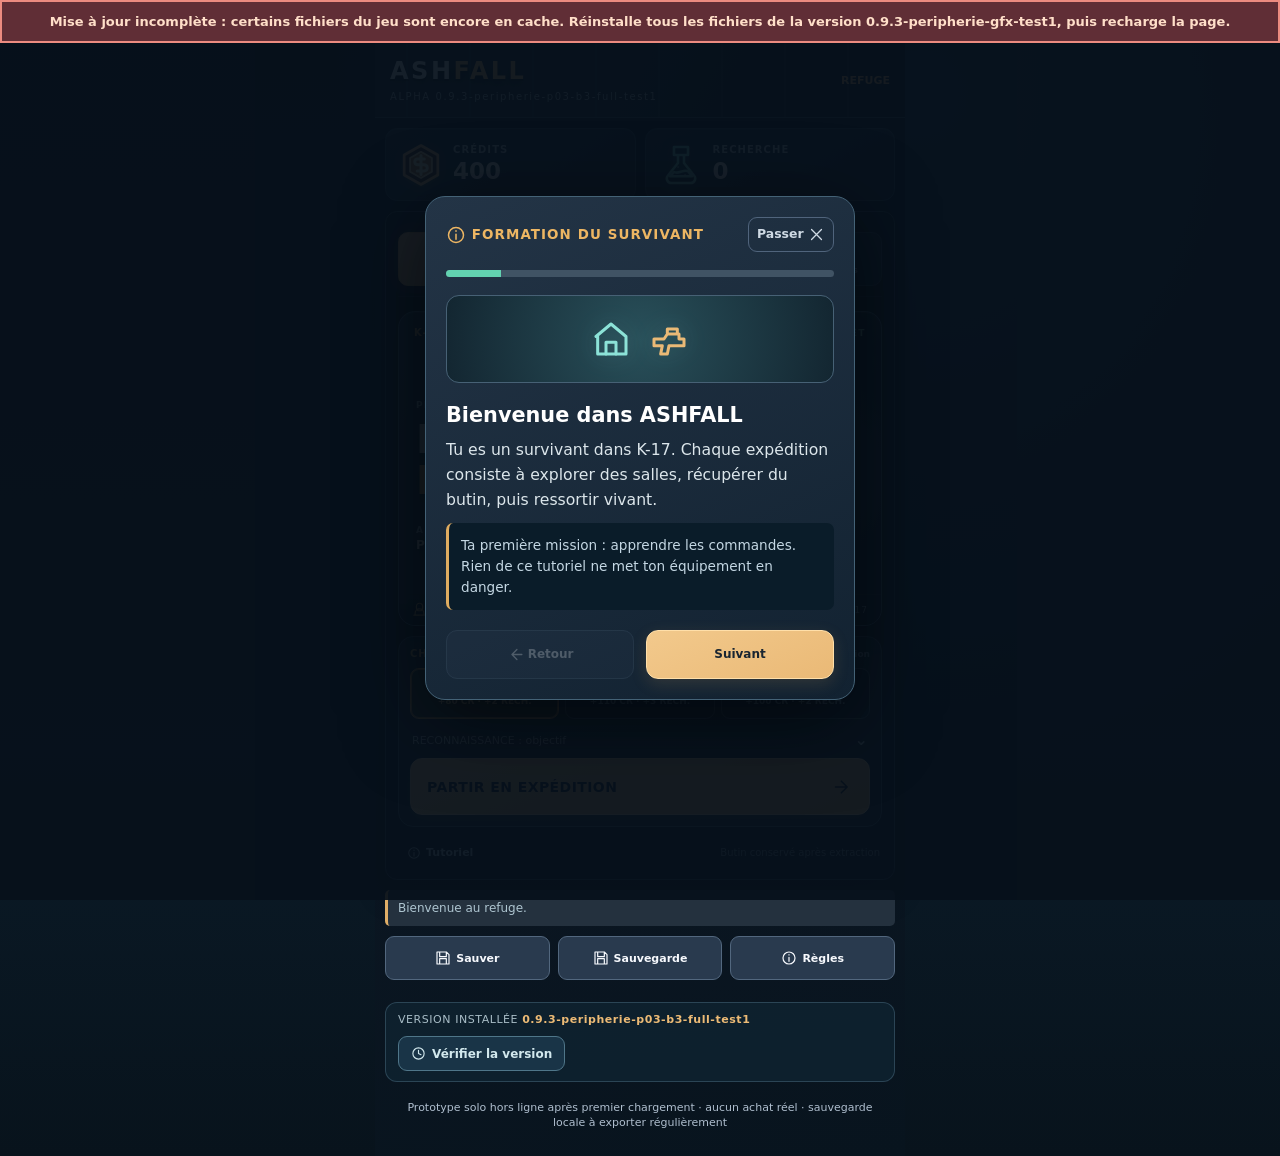
==== index.html @ 0eb4c888 "TEST" ====
<!DOCTYPE html>

<html lang="fr"><head><meta charset="utf-8"/><meta content="width=device-width, initial-scale=1,viewport-fit=cover,maximum-scale=1,user-scalable=no" name="viewport"/><meta content="yes" name="apple-mobile-web-app-capable"/><meta content="black-translucent" name="apple-mobile-web-app-status-bar-style"/><meta content="ASHFALL" name="apple-mobile-web-app-title"/><meta content="#0b131e" name="theme-color"/><link href="manifest.webmanifest" rel="manifest"/><link href="icon-192.png" rel="apple-touch-icon"/><link href="game.css?v=093pgfx1" rel="stylesheet"/><link rel="stylesheet" href="identity-tokens.css?v=0902g26"/><link rel="stylesheet" href="identity-components.css?v=0902g26"/><link rel="stylesheet" href="identity-integrated.css?v=0902g26"/><link rel="stylesheet" href="loot-phase.css?v=0902g26"/><link rel="stylesheet" href="progression-phase.css?v=0902g26"/><link rel="stylesheet" href="equipment-phase.css?v=0902g26"/><link rel="stylesheet" href="longterm-phase.css?v=0902g26"/><link rel="stylesheet" href="home-simplified.css?v=0902g26"/><link rel="stylesheet" href="refuge-ui-clean.css?v=0902g26"/><link rel="stylesheet" href="equipment2.css?v=0902g26"/><link rel="stylesheet" href="graphics-p1.css?v=0902g26"/><title>ASHFALL — K-17</title><link rel="stylesheet" href="fixedworld.css?v=alpha1"/></head><body><svg xmlns="http://www.w3.org/2000/svg" aria-hidden="true" width="0" height="0" style="position:absolute;inline-size:0;block-size:0;overflow:hidden"><defs>
<symbol id="af-i-home" viewBox="0 0 24 24" fill="none" stroke="currentColor" stroke-width="1.8" stroke-linecap="round" stroke-linejoin="round"><path d="M3 10.5 12 3l9 7.5V21H4V10.5"/><path d="M9 21v-7h6v7"/></symbol>
<symbol id="af-i-survivor" viewBox="0 0 24 24" fill="none" stroke="currentColor" stroke-width="1.8" stroke-linecap="round" stroke-linejoin="round"><path d="M7 7a5 5 0 0 1 10 0v2a5 5 0 0 1-10 0V7Z"/><path d="M5 21v-3a7 7 0 0 1 14 0v3M3 21h18"/></symbol>
<symbol id="af-i-merchant" viewBox="0 0 24 24" fill="none" stroke="currentColor" stroke-width="1.8" stroke-linecap="round" stroke-linejoin="round"><path d="M3 9h18l-2-5H5L3 9ZM5 9v12h14V9M8 21v-7h8v7"/><path d="M9 6h6"/></symbol>
<symbol id="af-i-sectors" viewBox="0 0 24 24" fill="none" stroke="currentColor" stroke-width="1.8" stroke-linecap="round" stroke-linejoin="round"><path d="m3 7 6-4 6 4 6-4v14l-6 4-6-4-6 4V7Z"/><path d="M9 3v14M15 7v14"/><circle cx="12" cy="12" r="1.8"/></symbol>
<symbol id="af-i-chest" viewBox="0 0 24 24" fill="none" stroke="currentColor" stroke-width="1.8" stroke-linecap="round" stroke-linejoin="round"><path d="M3 10 12 6l9 4v9l-9 3-9-3v-9Z"/><path d="m3 10 9 4 9-4M12 14v8M8 8l9 4"/></symbol>
<symbol id="af-i-credits" viewBox="0 0 24 24" fill="none" stroke="currentColor" stroke-width="1.8" stroke-linecap="round" stroke-linejoin="round"><path d="M12 2 21 7v10l-9 5-9-5V7l9-5Z"/><path d="M15.5 8.5H10a3 3 0 1 0 0 6h4a2 2 0 1 1 0 4H8.5M12 5v14"/></symbol>
<symbol id="af-i-research" viewBox="0 0 24 24" fill="none" stroke="currentColor" stroke-width="1.8" stroke-linecap="round" stroke-linejoin="round"><path d="M9 3h6M10 3v7l-6 9a2 2 0 0 0 1.8 3h12.4A2 2 0 0 0 20 19l-6-9V3"/><path d="M7.4 17h9.2M10 14h4"/></symbol>
<symbol id="af-i-health" viewBox="0 0 24 24" fill="none" stroke="currentColor" stroke-width="1.8" stroke-linecap="round" stroke-linejoin="round"><path d="M12 21 4.7 13.5C-.3 8.1 7 1.6 12 7c5-5.4 12.3 1.1 7.3 6.5L12 21Z"/><path d="M7 12h3l2-3 2 6 2-3h2"/></symbol>
<symbol id="af-i-xp" viewBox="0 0 24 24" fill="none" stroke="currentColor" stroke-width="1.8" stroke-linecap="round" stroke-linejoin="round"><path d="m12 2 2.5 7.5L22 12l-7.5 2.5L12 22l-2.5-7.5L2 12l7.5-2.5L12 2Z"/><path d="M12 6v12M6 12h12"/></symbol>
<symbol id="af-i-pause" viewBox="0 0 24 24" fill="none" stroke="currentColor" stroke-width="1.8" stroke-linecap="round" stroke-linejoin="round"><rect x="5" y="4" width="5" height="16" rx="1"/><rect x="14" y="4" width="5" height="16" rx="1"/></symbol>
<symbol id="af-i-resume" viewBox="0 0 24 24" fill="none" stroke="currentColor" stroke-width="1.8" stroke-linecap="round" stroke-linejoin="round"><path d="m8 4 12 8-12 8V4Z"/></symbol>
<symbol id="af-i-bag" viewBox="0 0 24 24" fill="none" stroke="currentColor" stroke-width="1.8" stroke-linecap="round" stroke-linejoin="round"><path d="M5 8h14l1 13H4L5 8ZM9 8V6a3 3 0 0 1 6 0v2"/><path d="M8 14h8"/></symbol>
<symbol id="af-i-map" viewBox="0 0 24 24" fill="none" stroke="currentColor" stroke-width="1.8" stroke-linecap="round" stroke-linejoin="round"><path d="m3 6 6-3 6 3 6-3v15l-6 3-6-3-6 3V6ZM9 3v15M15 6v15"/></symbol>
<symbol id="af-i-shield" viewBox="0 0 24 24" fill="none" stroke="currentColor" stroke-width="1.8" stroke-linecap="round" stroke-linejoin="round"><path d="m12 2 8 4v6c0 5-3.5 8.4-8 10-4.5-1.6-8-5-8-10V6l8-4Z"/><path d="m8.5 12 2.4 2.4 4.6-5"/></symbol>
<symbol id="af-i-weapon" viewBox="0 0 24 24" fill="none" stroke="currentColor" stroke-width="1.8" stroke-linecap="round" stroke-linejoin="round"><path d="M3 12h6l2-3h7v3h3v4h-9l-1 5H7l1-5H3v-4ZM11 9V6h6v3"/></symbol>
<symbol id="af-i-damage" viewBox="0 0 24 24" fill="none" stroke="currentColor" stroke-width="1.8" stroke-linecap="round" stroke-linejoin="round"><path d="m12 2 4 6 6 4-6 4-4 6-4-6-6-4 6-4 4-6Z"/><path d="M12 7v10M7 12h10"/></symbol>
<symbol id="af-i-rate" viewBox="0 0 24 24" fill="none" stroke="currentColor" stroke-width="1.8" stroke-linecap="round" stroke-linejoin="round"><path d="M3 14h4l3-9 4 14 3-9h4"/><path d="M3 21h18"/></symbol>
<symbol id="af-i-extraction" viewBox="0 0 24 24" fill="none" stroke="currentColor" stroke-width="1.8" stroke-linecap="round" stroke-linejoin="round"><circle cx="12" cy="12" r="9"/><circle cx="12" cy="12" r="4.5"/><path d="M12 2v5M12 17v5M2 12h5M17 12h5"/></symbol>
<symbol id="af-i-danger" viewBox="0 0 24 24" fill="none" stroke="currentColor" stroke-width="1.8" stroke-linecap="round" stroke-linejoin="round"><path d="m12 2 10 18H2L12 2Z"/><path d="M12 9v5M12 17v.5"/></symbol>
<symbol id="af-i-check" viewBox="0 0 24 24" fill="none" stroke="currentColor" stroke-width="1.8" stroke-linecap="round" stroke-linejoin="round"><path d="m4 12 5 5L20 6"/></symbol>
<symbol id="af-i-close" viewBox="0 0 24 24" fill="none" stroke="currentColor" stroke-width="1.8" stroke-linecap="round" stroke-linejoin="round"><path d="M5 5 19 19M19 5 5 19"/></symbol>
<symbol id="af-i-back" viewBox="0 0 24 24" fill="none" stroke="currentColor" stroke-width="1.8" stroke-linecap="round" stroke-linejoin="round"><path d="m14 5-7 7 7 7M7 12h14"/></symbol>
<symbol id="af-i-next" viewBox="0 0 24 24" fill="none" stroke="currentColor" stroke-width="1.8" stroke-linecap="round" stroke-linejoin="round"><path d="m10 5 7 7-7 7M17 12H3"/></symbol>
<symbol id="af-i-lock" viewBox="0 0 24 24" fill="none" stroke="currentColor" stroke-width="1.8" stroke-linecap="round" stroke-linejoin="round"><rect x="4" y="11" width="16" height="11" rx="2"/><path d="M7 11V8a5 5 0 0 1 10 0v3M12 15v3"/></symbol>
<symbol id="af-i-search" viewBox="0 0 24 24" fill="none" stroke="currentColor" stroke-width="1.8" stroke-linecap="round" stroke-linejoin="round"><circle cx="10.5" cy="10.5" r="6.5"/><path d="m16 16 5 5"/></symbol>
<symbol id="af-i-settings" viewBox="0 0 24 24" fill="none" stroke="currentColor" stroke-width="1.8" stroke-linecap="round" stroke-linejoin="round"><circle cx="12" cy="12" r="3"/><path d="m10 2-.6 2.5-2.1.9-2.3-1.2-2 2 1.2 2.3-.9 2.1L1 11v3l2.3.4.9 2.1L3 19l2 2 2.3-1.2 2.1.9L10 23h4l.6-2.3 2.1-.9L19 21l2-2-1.2-2.5.9-2.1L23 14v-3l-2.3-.4-.9-2.1L21 6l-2-2-2.3 1.2-2.1-.9L14 2h-4Z"/></symbol>
<symbol id="af-i-info" viewBox="0 0 24 24" fill="none" stroke="currentColor" stroke-width="1.8" stroke-linecap="round" stroke-linejoin="round"><circle cx="12" cy="12" r="9"/><path d="M12 11v6M12 7v.5"/></symbol>
<symbol id="af-i-scan" viewBox="0 0 24 24" fill="none" stroke="currentColor" stroke-width="1.8" stroke-linecap="round" stroke-linejoin="round"><path d="M8 3H4v5M16 3h4v5M4 16v5h4M20 16v5h-4M4 12h16"/><path d="M10 9h4v6h-4z"/></symbol>
<symbol id="af-i-clock" viewBox="0 0 24 24" fill="none" stroke="currentColor" stroke-width="1.8" stroke-linecap="round" stroke-linejoin="round"><circle cx="12" cy="12" r="9"/><path d="M12 7v5l4 2"/></symbol>
<symbol id="af-i-enemies" viewBox="0 0 24 24" fill="none" stroke="currentColor" stroke-width="1.8" stroke-linecap="round" stroke-linejoin="round"><circle cx="12" cy="12" r="8"/><circle cx="12" cy="12" r="3.5"/><path d="M12 1v4M12 19v4M1 12h4M19 12h4"/></symbol>
<symbol id="af-i-outpost" viewBox="0 0 24 24" fill="none" stroke="currentColor" stroke-width="1.8" stroke-linecap="round" stroke-linejoin="round"><path d="M6 21h12M8 21v-8h8v8M12 13V4M9 7a4 4 0 0 1 6 0M6 5a8 8 0 0 1 12 0"/><circle cx="12" cy="3" r="1"/></symbol>
<symbol id="af-i-save" viewBox="0 0 24 24" fill="none" stroke="currentColor" stroke-width="1.8" stroke-linecap="round" stroke-linejoin="round"><path d="M4 3h13l4 4v14H3V3h1ZM7 3v7h10V3M7 21v-8h10v8"/></symbol>
<symbol id="af-i-upgrade" viewBox="0 0 24 24" fill="none" stroke="currentColor" stroke-width="1.8" stroke-linecap="round" stroke-linejoin="round"><path d="M3 19h18M6 17V9l6-6 6 6v8M12 3v14M9 8l3-3 3 3"/></symbol>
<symbol id="af-i-loot" viewBox="0 0 24 24" fill="none" stroke="currentColor" stroke-width="1.8" stroke-linecap="round" stroke-linejoin="round"><path d="m12 2 8 5v10l-8 5-8-5V7l8-5Z"/><path d="m4 7 8 5 8-5M12 12v10"/></symbol>
<symbol id="af-i-eye" viewBox="0 0 24 24" fill="none" stroke="currentColor" stroke-width="1.8" stroke-linecap="round" stroke-linejoin="round"><path d="M2 12s4-7 10-7 10 7 10 7-4 7-10 7-10-7-10-7Z"/><circle cx="12" cy="12" r="3"/></symbol>
<symbol id="af-i-power" viewBox="0 0 24 24" fill="none" stroke="currentColor" stroke-width="1.8" stroke-linecap="round" stroke-linejoin="round"><path d="M12 2v10M7 5a9 9 0 1 0 10 0"/></symbol>
<symbol id="af-i-plus" viewBox="0 0 24 24" fill="none" stroke="currentColor" stroke-width="1.8" stroke-linecap="round" stroke-linejoin="round"><path d="M12 4v16M4 12h16"/></symbol>
<symbol id="af-i-minus" viewBox="0 0 24 24" fill="none" stroke="currentColor" stroke-width="1.8" stroke-linecap="round" stroke-linejoin="round"><path d="M4 12h16"/></symbol>
<symbol id="af-i-chevron" viewBox="0 0 24 24" fill="none" stroke="currentColor" stroke-width="1.8" stroke-linecap="round" stroke-linejoin="round"><path d="m9 5 7 7-7 7"/></symbol>
</defs></svg>
<main id="app"><header><div><h1>ASH<span>FALL</span></h1><small>ALPHA 0.9.3-peripherie-p03-b3-full-test1</small></div><strong id="phase">REFUGE</strong></header><div class="layout"><div aria-label="Ressources du refuge" class="stats ash-resources"><div class="ash-resource-card ash-credit-card"><svg aria-hidden="true" class="ash-currency-logo ash-logo-credit" viewbox="0 0 44 44"><path d="M22 2.5 38.8 12v20L22 41.5 5.2 32V12Z"></path><path d="M22 8.8 32.9 15v13.8L22 35 11.1 28.8V15Z"></path><path d="M25.3 15.9h-6.4c-4.1 0-4.2 5.9-.1 5.9h6.1c4.4 0 4.5 6.2.2 6.2h-6.9M22 12.4v19"></path></svg><div class="ash-resource-info"><small>CRÉDITS</small><b id="credits">0</b></div></div><div class="ash-resource-card ash-research-card"><svg aria-hidden="true" class="ash-currency-logo ash-logo-research" viewbox="0 0 44 44"><path d="M15 4h14v8H15zM19 12v8l-10 12.5a4.5 4.5 0 0 0 3.4 7.5h19.2a4.5 4.5 0 0 0 3.4-7.5L25 20v-8"></path><path d="M15 29c4.4 2.6 8.3-2.5 13.8-1l4.2 5.3H11.1z"></path><path d="M19 24h.1M26 32h.1"></path></svg><div class="ash-resource-info"><small>RECHERCHE</small><b id="research">0</b></div></div></div><section class="panel" id="home"><nav aria-label="Navigation du refuge" class="refuge-nav"><button class="refuge-tab active" data-refuge-tab="home" type="button"><svg class="af-icon " aria-hidden="true" focusable="false" viewBox="0 0 24 24"><use href="#af-i-home"></use></svg><span>Accueil</span></button><button class="refuge-tab" data-refuge-tab="character" type="button"><svg class="af-icon " aria-hidden="true" focusable="false" viewBox="0 0 24 24"><use href="#af-i-survivor"></use></svg><span>Survivant</span></button><button class="refuge-tab" data-refuge-tab="merchant" type="button"><svg class="af-icon " aria-hidden="true" focusable="false" viewBox="0 0 24 24"><use href="#af-i-merchant"></use></svg><span>Marchand</span></button><button class="refuge-tab" data-refuge-tab="chests" type="button"><svg class="af-icon " aria-hidden="true" focusable="false" viewBox="0 0 24 24"><use href="#af-i-chest"></use></svg><span>Coffres</span></button><button class="refuge-tab" data-refuge-tab="progress" type="button"><svg class="af-icon " aria-hidden="true" focusable="false" viewBox="0 0 24 24"><use href="#af-i-sectors"></use></svg><span>Secteurs</span></button></nav><div class="refuge-page refuge-home-minimal" data-refuge-page="home" id="refuge-page-home">
  <section class="home-visual-hero" aria-label="Préparation du survivant">
    <div class="home-hero-glow" aria-hidden="true"></div>
    <div class="home-visual-meta"><span>K-17 <span class="home-meta-sep">/</span> REFUGE</span><span class="home-ready"><i aria-hidden="true"></i> PRÊT</span></div>
    <div class="home-visual-copy">
      <span class="home-visual-kicker">PROCHAINE EXPÉDITION</span>
      <h2>RETOUR<br><em>DANS K-17</em></h2>
      <div class="home-weapon-label"><span>ARME ÉQUIPÉE</span><strong id="homeWeaponName">Pistolet usé</strong></div>
    </div>
    <img id="homeHeroSurvivor" class="home-visual-survivor" src="assets/nomade/pistol_complete.png" alt="" decoding="async"/>
    <div class="home-visual-bottom"><div aria-label="Grade de l'opérateur" class="ash-long-home-badge" id="ashLongHomeBadge"></div><span class="home-region-chip">ZONE K-17</span></div>
  </section>
  <section aria-label="Lancer une expédition" class="home-play-panel">
    <div aria-label="Choisir un contrat pour la prochaine expédition" class="ash-contract-picker" id="ashContractPicker"></div>
    <button class="primary full ui-launch" id="start" type="button"><span>PARTIR EN EXPÉDITION</span><svg class="af-icon" aria-hidden="true" viewBox="0 0 24 24"><use href="#af-i-next"></use></svg></button>
    <p id="regionStatus" class="home-screen-reader" hidden></p>
  </section>
  <div class="home-utility-row"><button class="home-tutorial-link" id="tutorialLaunch" type="button"><svg class="af-icon" aria-hidden="true" viewBox="0 0 24 24"><use href="#af-i-info"></use></svg> Tutoriel</button><span class="home-safety-caption">Butin conservé après extraction</span></div>
  <div hidden id="refuge-legacy-merchant"><button class="full merchant-launch" id="merchantLaunch" type="button">OUVRIR LE COMPTOIR</button></div>
</div>
<div class="refuge-page" data-refuge-page="character" hidden="" id="refuge-page-character"><div class="refuge-section-head"><span class="ui-eyebrow">ÉQUIPEMENT // K-17</span><h2>SURVIVANT</h2></div><nav aria-label="Sections du survivant" class="survivor-subnav"><button aria-pressed="true" class="survivor-subtab active" data-survivor-panel="equipment" type="button">ÉQUIPEMENT</button><button aria-pressed="false" class="survivor-subtab" data-survivor-panel="workshop" type="button">ATELIER</button></nav><section id="survivor-panel-equipment"><div class="refuge-character-card character-showcase tactical-showcase"><div class="tactical-column tactical-left"><div data-eq2-portrait-slot="armor" aria-label="ARMURE active" class="equip-square active-slot ash-gear-portrait-slot"><span id="ashHelmetSlotArt"><svg class="af-icon " aria-hidden="true" focusable="false" viewBox="0 0 24 24"><use href="#af-i-shield"></use></svg></span><small>ARMURE</small></div><div data-eq2-portrait-slot="weapon" class="equip-square active-slot"><span class="equipped-slot-art" id="characterEquippedSlotArt"><svg class="af-icon " aria-hidden="true" focusable="false" viewBox="0 0 24 24"><use href="#af-i-weapon"></use></svg></span><small>ARME</small></div><div data-eq2-portrait-slot="boots" aria-label="BOTTES active" class="equip-square active-slot ash-gear-portrait-slot"><span id="ashModuleSlotArt"><svg class="af-icon " aria-hidden="true" focusable="false" viewBox="0 0 24 24"><use href="#af-i-bag"></use></svg></span><small>BOTTES</small></div></div><div aria-hidden="true" class="survivor-portrait premium-portrait"><div aria-label="Nomade rétro avec arme équipée" class="nomade-stage"><img alt="" class="nomade-complete" id="characterHeldWeaponImage" src="[data-uri]"/></div><span class="portrait-label">SURVIVANT 07</span></div><img alt="" hidden="" id="nomadeRifleData" src="[data-uri]"/><div class="tactical-column tactical-right"><div data-eq2-portrait-slot="module" aria-label="MODULE active" class="equip-square active-slot"><span><svg class="af-icon " aria-hidden="true" focusable="false" viewBox="0 0 24 24"><use href="#af-i-shield"></use></svg></span><small>MODULE</small></div><div data-eq2-portrait-slot="bag" aria-label="SAC active" class="equip-square active-slot"><span><svg class="af-icon " aria-hidden="true" focusable="false" viewBox="0 0 24 24"><use href="#af-i-research"></use></svg></span><small>SAC</small></div><div data-eq2-portrait-slot="artifact" aria-label="ARTEFACT active" class="equip-square active-slot"><span><svg class="af-icon " aria-hidden="true" focusable="false" viewBox="0 0 24 24"><use href="#af-i-rate"></use></svg></span><small>ARTEFACT</small></div></div><div class="survivor-meta"><span class="ui-eyebrow">SURVIVANT ACTIF</span><b>SURVIVANT · K-17</b><div class="survivor-badges"><span id="characterWeaponBadge">Arme chargée</span><span id="characterPowerBadge">Puissance</span></div></div></div><div class="loadout-grid"><article class="loadout-slot"><small>ARME ACTIVE</small><b id="loadoutWeaponName">—</b><span id="loadoutWeaponStats">—</span></article><article class="loadout-slot"><small>ASSURANCE</small><b id="loadoutInsuranceState">—</b><span id="loadoutInsuranceHint">—</span></article><article class="loadout-slot"><small>VITALITÉ</small><b id="loadoutHpLevel">—</b><span id="loadoutHpBonus">—</span></article><article class="loadout-slot"><small>PUISSANCE</small><b id="loadoutDmgLevel">—</b><span id="loadoutDmgBonus">—</span></article></div><div class="item character-equipped-card"><div><b>Arme équipée</b><div class="muted" id="equipped"></div></div><div class="line"><span class="muted" id="insurance"></span><button id="insure">Assurer</button></div></div><details class="ash-refuge-drawer ash-gear-drawer" open><summary><span>Équipements 2.0</span><small>Six emplacements</small></summary><div id="ashGearConfigurator" class="ash-gear-configurator" aria-label="Équipements tactiques du survivant"></div></details><div class="section-subhead"><b>ARSENAL DU REFUGE</b></div><div class="ash-loot-controls" aria-label="Recherche et organisation des armes"><div class="ash-loot-control-top"><label for="ashLootSearch">RECHERCHER <input id="ashLootSearch" type="search" autocomplete="off" maxlength="70" placeholder="Nom d'arme…" aria-label="Rechercher une arme"/></label><label for="inventorySort">TRIER <select aria-label="Trier les armes" id="inventorySort"><option value="default">Réserve (origine)</option><option value="rarity">Rareté</option><option value="power">Puissance</option><option value="damage">Dégâts</option><option value="rate">Cadence</option><option value="value">Revente</option></select></label></div><div class="ash-loot-rarity-filters" id="ashLootRarityFilters" aria-label="Filtrer par rareté"><button type="button" data-loot-rarity="all" class="active" aria-pressed="true">Toutes</button><button type="button" data-loot-rarity="Commun" aria-pressed="false">Commun</button><button type="button" data-loot-rarity="Inhabituel" aria-pressed="false">Inhabituel</button><button type="button" data-loot-rarity="Rare" aria-pressed="false">Rare</button><button type="button" data-loot-rarity="Épique" aria-pressed="false">Épique</button><button type="button" data-loot-rarity="Légendaire" aria-pressed="false">Légendaire</button><button type="button" data-loot-rarity="Mythique" aria-pressed="false">Mythique</button></div><div class="ash-loot-inventory-count" aria-live="polite" id="ashLootInventoryCount">0 arme affichée</div></div><div class="tactical-inventory" id="characterReservePreview"></div><div class="inventory-pagination" hidden="" id="inventoryPages"></div><div class="inventory-selection" hidden="" id="inventorySelection"></div><div hidden="" id="stash"></div></section><section hidden="" id="survivor-panel-workshop">
<div class="ash-workshop-hero"><h3>ATELIER</h3><div class="ash-workshop-wallet"><span><svg class="af-icon " aria-hidden="true" focusable="false" viewBox="0 0 24 24"><use href="#af-i-research"></use></svg> RECHERCHE DISPONIBLE</span><strong id="workshopResearchMirror">0</strong></div></div>
<div class="ash-upgrade-cards">
<article class="ash-upgrade-card"><div class="ash-upgrade-head"><span class="ash-upgrade-glyph"><svg class="af-icon " aria-hidden="true" focusable="false" viewBox="0 0 24 24"><use href="#af-i-health"></use></svg></span><div><small>RÉSISTANCE</small><h4>Vitalité</h4></div><span class="ash-upgrade-level" id="hpLevel">Nv. 0 / 8</span></div><p>Augmente les points de vie maximum de ton survivant.</p><div aria-hidden="true" class="ash-upgrade-track"><span id="hpUpgradeFill" style="width:0%"></span></div><div class="ash-upgrade-effect"><strong id="hpUpgradeTotal">+0 PV</strong><span>Prochain niveau : +15 PV</span></div><button id="upHp" type="button">Améliorer · 4 recherche</button></article>
<article class="ash-upgrade-card"><div class="ash-upgrade-head"><span class="ash-upgrade-glyph"><svg class="af-icon " aria-hidden="true" focusable="false" viewBox="0 0 24 24"><use href="#af-i-damage"></use></svg></span><div><small>OFFENSIVE</small><h4>Puissance</h4></div><span class="ash-upgrade-level" id="dmgLevel">Nv. 0 / 8</span></div><p>Augmente les dégâts infligés par toutes tes armes.</p><div aria-hidden="true" class="ash-upgrade-track"><span id="dmgUpgradeFill" style="width:0%"></span></div><div class="ash-upgrade-effect"><strong id="dmgUpgradeTotal">+0 dégâts</strong><span>Prochain niveau : +3 dégâts</span></div><button id="upDmg" type="button">Améliorer · 4 recherche</button></article>
</div>

</section></div><div class="refuge-page" data-refuge-page="merchant" hidden="" id="refuge-page-merchant">
<div class="refuge-section-head ash-page-heading"><span class="ui-eyebrow">ARMURERIE // K-17</span><h2>MARCHAND</h2></div>
<div class="merchant-banner ash-merchant-hero"><div class="merchant-banner-copy"><span class="ui-eyebrow">RÉCUPÉRATION &amp; NÉGOCE</span><b>Des pièces pour survivre.</b><p class="muted">Les armes achetées rejoignent ta réserve.</p></div><div aria-hidden="true" class="merchant-figure"><span class="merchant-hood"></span><span class="merchant-mask"><i></i><i></i></span><span class="merchant-shoulders"></span></div></div>
<div class="merchant-summary-grid ash-merchant-metrics"><div class="mini-panel"><small><svg class="af-icon " aria-hidden="true" focusable="false" viewBox="0 0 24 24"><use href="#af-i-credits"></use></svg> CRÉDITS</small><b id="merchantCreditsMirror">0</b></div><div class="mini-panel"><small><svg class="af-icon " aria-hidden="true" focusable="false" viewBox="0 0 24 24"><use href="#af-i-bag"></use></svg> EN RÉSERVE</small><b id="merchantReserveCount">0</b></div><div class="mini-panel"><small><svg class="af-icon " aria-hidden="true" focusable="false" viewBox="0 0 24 24"><use href="#af-i-merchant"></use></svg> OFFRES DISPONIBLES</small><b id="merchantOffersCount">0</b></div></div>
<div class="ash-stock-timer"><span aria-hidden="true" class="ash-status-lamp"></span><span id="merchantRefreshHint">Chargement des arrivages…</span></div>
<div id="merchantPageContent"></div>
</div><div class="refuge-page ash-chest-page" data-refuge-page="chests" hidden="" id="refuge-page-chests"><div class="ash-chest-header"><div><span class="ui-eyebrow">ARMURERIE // K-17</span><h2>COFFRES</h2></div><div class="ash-chest-balance">CRÉDITS DISPONIBLES<strong id="ashChestCredits">0</strong></div></div><div class="ash-chest-offers" id="ashChestOffers"></div><details class="ash-refuge-drawer ash-chest-conditions"><summary>Conditions des coffres</summary><p>Une seule arme aléatoire par ouverture. Les probabilités exactes sont affichées avant l’achat. Une arme légendaire peut être obtenue dans chaque coffre. Achat définitif : la revente ne rembourse pas son coût. Le paiement et la récompense sont sauvegardés ensemble.</p></details><section aria-live="polite" class="ash-chest-reveal" hidden="" id="ashChestReveal"></section></div><div class="refuge-page" data-refuge-page="progress" hidden="" id="refuge-page-progress">
<div class="refuge-section-head ash-page-heading"><span class="ui-eyebrow">CARTE // K-17</span><h2>SECTEURS</h2></div>
<section aria-label="Prochain objectif" class="ash-next-objective"><div class="ash-objective-top"><span class="ui-eyebrow"><svg class="af-icon " aria-hidden="true" focusable="false" viewBox="0 0 24 24"><use href="#af-i-scan"></use></svg> PROCHAINE PRIORITÉ</span><span class="ash-goal-chip" id="sectorGoalState">EXPLORATION</span></div><strong id="sectorGoalTitle">Explorer la Périphérie</strong><p id="sectorGoalText">Découvre les salles et atteins un nouveau secteur.</p><div aria-label="Secteurs découverts" aria-valuemax="4" aria-valuemin="0" aria-valuenow="1" class="ash-sector-meter" id="sectorMeter" role="progressbar"><span id="sectorMeterFill"></span></div><small id="sectorMeterCaption">1 secteur découvert sur 4</small></section>
<div class="progress-summary-grid ash-sector-metrics"><div class="mini-panel"><small>SECTEURS DÉCOUVERTS</small><b id="progressSectorCount">1/4</b></div><div class="mini-panel"><small>BALISES TROUVÉES</small><b id="progressOutpostCount">0/3</b></div><div class="mini-panel"><small>GARDIEN</small><b id="progressBossState">À découvrir</b></div><div class="mini-panel"><small>EXPÉDITIONS</small><b id="runs">0</b></div></div>
<details class="ash-refuge-drawer ash-sector-extra ash-career-drawer"><summary><span>Carrière et rapports</span><small>Exploits · expéditions</small></summary><section class="ash-career" id="ashCareerBoard" aria-label="Carrière et derniers rapports d’expédition"></section></details>
<details class="ash-refuge-drawer ash-sector-extra ash-mastery-drawer"><summary><span>Maîtrise et défis</span><small>Paliers · insignes</small></summary><section class="ash-long" id="ashLongBoard" aria-label="Maîtrise longue durée, défis et collection"></section></details>
<div class="refuge-progress-card ash-sector-map-card"><div class="progress-map-head"><b>LES QUATRE ZONES</b><small>Progression permanente · départ à la Périphérie</small></div>
<div class="progress-track ash-sector-track" id="progressTrack">
<article class="progress-sector ash-sector-node" data-sector-card="0"><span class="progress-sector-kicker">01 / ZONE D'ENTRÉE</span><b>PÉRIPHÉRIE</b><p class="progress-sector-state" data-sector-state="0">À découvrir</p><div class="ash-sector-threat">◈ Débris &amp; mutants rapides</div><button aria-expanded="false" class="ash-sector-more" data-sector-detail="0" type="button">Détails tactiques <span>⌄</span></button><div class="ash-sector-more-body" hidden=""><p>Commence ici. Les mutants rapides et les débris demandent de rester mobile.</p><p>Les autres zones sont accessibles en avançant dans l’expédition.</p></div></article>
<article class="progress-sector ash-sector-node" data-sector-card="1"><span class="progress-sector-kicker">02 / ZONE SCIENTIFIQUE</span><b>LABORATOIRES</b><p class="progress-sector-state" data-sector-state="1">À découvrir</p><div class="ash-sector-threat">◈ Lasers &amp; drones</div><button aria-expanded="false" class="ash-sector-more" data-sector-detail="1" type="button">Détails tactiques <span>⌄</span></button><div class="ash-sector-more-body" hidden=""><p>Les dispositifs de sécurité déclenchent des dangers temporisés. Observe leurs avertissements.</p><p>Une balise peut être découverte dans cette zone.</p></div></article>
<article class="progress-sector ash-sector-node" data-sector-card="2"><span class="progress-sector-kicker">03 / ZONE INDUSTRIELLE</span><b>FONDERIE</b><p class="progress-sector-state" data-sector-state="2">À découvrir</p><div class="ash-sector-threat">◈ Évents thermiques &amp; brutes</div><button aria-expanded="false" class="ash-sector-more" data-sector-detail="2" type="button">Détails tactiques <span>⌄</span></button><div class="ash-sector-more-body" hidden=""><p>Attention aux zones de chaleur. Les ennemis résistants demandent de garder de l'espace pour se déplacer.</p><p>Une balise peut être découverte dans cette zone.</p></div></article>
<article class="progress-sector ash-sector-node" data-sector-card="3"><span class="progress-sector-kicker">04 / ZONE FINALE</span><b>CITADELLE</b><p class="progress-sector-state" data-sector-state="3">À découvrir</p><div class="ash-sector-threat">◈ Sentinelles &amp; Gardien</div><button aria-expanded="false" class="ash-sector-more" data-sector-detail="3" type="button">Détails tactiques <span>⌄</span></button><div class="ash-sector-more-body" hidden=""><p>Défenses renforcées et affrontement final contre le Gardien de K-17.</p><p>Le Gardien vaincu débloque Helix pour une future version (non jouable actuellement).</p></div></article>
</div></div>
<details class="ash-refuge-drawer ash-sector-explain"><summary>Comment fonctionnent les découvertes ?</summary><p>Explorer plus profondément donne accès à des catégories d'armes plus rares chez le Marchand. Les balises sont des repères permanents, <b>pas des points de départ</b> : chaque expédition recommence à l'entrée.</p></details>
<section aria-label="Historique des expéditions" class="ash-survival-summary"><h3>BILAN</h3><div class="refuge-stats-grid"><div class="mini-panel"><small>EXTRACTIONS</small><b id="charExtractions">0</b></div><div class="mini-panel"><small>DÉCÈS</small><b id="charDeaths">0</b></div></div></section>
<p class="refuge-progress-detail ash-technical-status" hidden="" id="refuge-progress-mirror">Progression en cours de chargement…</p>
<p class="ash-objective-hint" hidden="" id="progressObjectiveHint"></p>
</div></section><section hidden="" id="game"><div class="gamebar ash-premium-hud" aria-label="Interface d'expédition">
<div class="ash-hud-left">
 <div class="ash-survivor-readout">
  <div class="ash-hud-avatar" aria-hidden="true"><img src="assets/hud/nomad-badge.png" alt="" loading="eager"></div>
  <div aria-label="État du survivant" class="hud-main">
   <div class="hud-topline"><b id="roomTitle">K-17</b></div>
   <div class="ash-health-group"><div class="ash-vital-line"><span class="ash-vital-name"><svg class="af-icon" aria-hidden="true" focusable="false" viewBox="0 0 24 24"><use href="#af-i-health"></use></svg> VIE</span><strong id="hpText">100 / 100</strong></div><div aria-label="Points de vie" class="health ash-vital-track" role="progressbar"><div id="hpFill"></div></div></div>
   <div class="ash-experience-group"><div class="ash-xp-line"><span class="ash-xp-name"><svg class="af-icon" aria-hidden="true" focusable="false" viewBox="0 0 24 24"><use href="#af-i-xp"></use></svg> XP</span><span class="xp-label" id="xpDisplay">Niveau 1</span></div><div class="xp-track ash-xp-track"><div id="xpFill"></div></div></div>
  </div>
 </div>
 <div class="ash-contract-hud" id="ashContractHud" hidden></div>
</div>
<div class="ash-hud-right">
 <button aria-label="Ouvrir la carte tactique complète" class="ash-minimap-button" id="mapBtn" title="Carte tactique" type="button">
  <span class="ash-minimap-topline"><svg class="af-icon" aria-hidden="true" focusable="false" viewBox="0 0 24 24"><use href="#af-i-map"></use></svg><span class="ash-map-label">CARTE</span><span aria-hidden="true" id="ashMiniMapCount">0/50</span></span>
  <span aria-hidden="true" class="ash-minimap-image" id="ashMiniMap"></span>
 </button>
 <div class="hud-actions">
  <button aria-label="Ouvrir le sac" class="ash-bag-button" id="bagBtn" type="button"><svg class="af-icon" aria-hidden="true" focusable="false" viewBox="0 0 24 24"><use href="#af-i-bag"></use></svg><span class="ash-bag-label">SAC</span><strong id="bagCount">0/8</strong></button>
  <button aria-label="Pause" id="pauseBtn" type="button"><svg class="af-icon" aria-hidden="true" focusable="false" viewBox="0 0 24 24"><use href="#af-i-pause"></use></svg></button>
 </div>
</div>
</div><div aria-live="polite" class="ui-mission" hidden="" id="uiMission"></div>
<div id="ashLootToast" class="ash-loot-toast" role="status" aria-live="polite" hidden></div><div id="stage"><canvas aria-label="Terrain de jeu" height="400" id="canvas" width="360"></canvas><div hidden="" id="hint"></div><div aria-label="Joystick de déplacement" id="joystickZone"><div id="joyBase"><div id="joyKnob"></div></div></div><div hidden="" id="overlay"></div></div></section><section aria-live="polite" hidden="" id="runDebrief"></section><div id="log" role="status">Bienvenue au refuge.</div><div class="line foot"><button id="saveBtn"><svg class="af-icon " aria-hidden="true" focusable="false" viewBox="0 0 24 24"><use href="#af-i-save"></use></svg> Sauver</button><button id="backupBtn"><svg class="af-icon " aria-hidden="true" focusable="false" viewBox="0 0 24 24"><use href="#af-i-save"></use></svg> Sauvegarde</button><button id="rulesBtn"><svg class="af-icon " aria-hidden="true" focusable="false" viewBox="0 0 24 24"><use href="#af-i-info"></use></svg> Règles</button></div><section class="panel" hidden="" id="tools"><div class="line"><h3 id="toolsTitle"></h3><button id="toolsClose" aria-label="Fermer"><svg class="af-icon " aria-hidden="true" focusable="false" viewBox="0 0 24 24"><use href="#af-i-close"></use></svg></button></div><div id="toolsBody"></div></section><div aria-label="État de la version" class="ash-update-panel"><span>VERSION INSTALLÉE <b id="ashVersion">0.9.3-peripherie-p03-b3-full-test1</b></span><button aria-label="Vérifier la version publiée du jeu" id="ashCheckUpdate" type="button"><svg class="af-icon " aria-hidden="true" focusable="false" viewBox="0 0 24 24"><use href="#af-i-clock"></use></svg> Vérifier la version</button><small aria-live="polite" id="ashUpdateMessage" role="status"></small></div><small class="footer">Prototype solo hors ligne après premier chargement · aucun achat réel · sauvegarde locale à exporter régulièrement</small></div></main><script defer="" src="identity.js?v=0902g26"></script><script defer="" src="equipment2-core.js?v=0902g26"></script><script defer="" src="survivant-topdown.js?v=093p03b3"></script><script defer="" src="p01-graphics.js?v=093p03b3"></script><script defer="" src="generator25.js?v=093p03b3"></script><script defer="" src="game.js?v=093p03b3"></script><script defer="" src="immersion.js?v=0902g26"></script><div aria-label="Tutoriel ASHFALL" aria-modal="true" class="ash-tutorial" hidden="" id="tutorialModal" role="dialog"><div class="ash-tutorial-card"><div class="ash-tutorial-header"><b><svg class="af-icon" aria-hidden="true" viewBox="0 0 24 24"><use href="#af-i-info"></use></svg> FORMATION DU SURVIVANT</b><button id="tutorialSkip" type="button">Passer <svg class="af-icon " aria-hidden="true" focusable="false" viewBox="0 0 24 24"><use href="#af-i-close"></use></svg></button></div><div class="ash-tutorial-progress" id="tutorialProgress"></div><div aria-hidden="true" class="ash-tutorial-scene" id="tutorialScene"></div><h2 id="tutorialTitle"></h2><p id="tutorialDesc"></p><div class="ash-tutorial-tip" id="tutorialTip"></div><div class="ash-tutorial-actions"><button id="tutorialPrev" type="button"><svg class="af-icon " aria-hidden="true" focusable="false" viewBox="0 0 24 24"><use href="#af-i-back"></use></svg> Retour</button><button class="primary" id="tutorialNext" type="button">Suivant <svg class="af-icon " aria-hidden="true" focusable="false" viewBox="0 0 24 24"><use href="#af-i-next"></use></svg></button></div></div></div><script>document.getElementById("characterHeldWeaponImage").dataset.pistolSrc=document.getElementById("characterHeldWeaponImage").src;</script><script id="ash-version-control">(function(){
'use strict';
const VERSION='0.9.3-peripherie-p03-b3-full-test1';
const button=document.getElementById('ashCheckUpdate');
const status=document.getElementById('ashUpdateMessage');
if(!button||!status)return;
function inform(message){status.textContent=message;}
function appIsInExpedition(){let game=document.getElementById('game');return game&&!game.hidden;}
async function publishedVersion(){
 const url=new URL('./index.html',location.href);
 url.searchParams.set('ashfall_check',String(Date.now()));
 const resp=await fetch(url.href,{cache:'no-store',redirect:'follow'});
 if(!resp.ok)throw Error('HTTP '+resp.status);
 const html=await resp.text();
 const match=html.match(/ALPHA PWA\s+(0\.8\.9\.[0-9]+[a-z]?)/i);
 return {version:match?match[1]:null,url};
}
button.addEventListener('click',async function(){
 if(appIsInExpedition()){inform('Termine ou quitte ton expédition avant de recharger le jeu.');return;}
 if(button.dataset.action==='reload'){
  button.disabled=true;inform('Actualisation du jeu…');
  const url=new URL('./index.html',location.href);
  url.searchParams.set('ashfall_refresh',String(Date.now()));
  location.replace(url.href);return;
 }
 button.disabled=true;inform('Vérification du site…');
 try{
  if('serviceWorker' in navigator){
   const reg=await navigator.serviceWorker.getRegistration();
   if(reg)await reg.update();
  }
  const result=await publishedVersion();
  if(result.version===VERSION){
   inform('Le site publie bien '+VERSION+'. Appuie sur Actualiser pour le recharger.');
   button.dataset.action='reload';button.innerHTML=(window.afIcon?window.afIcon('clock'):'')+' Actualiser le jeu';
  }else if(result.version){
   inform('Ton hébergement diffuse encore '+result.version+'. Il faut d’abord remplacer les fichiers du site par le dernier ZIP.');
  }else{
   inform('Version du site non reconnue. Vérifie les fichiers publiés sur ton hébergement.');
  }
 }catch(err){
  inform('Vérification impossible (connexion ou hébergement indisponible). Les sauvegardes restent intactes.');
 }finally{button.disabled=false;}
});
if('serviceWorker' in navigator && location.protocol==='https:'){
 navigator.serviceWorker.addEventListener('controllerchange',function(){
  if(!appIsInExpedition())inform('Une nouvelle version est installée. Appuie sur Vérifier la version puis Actualiser.');
 });
 window.addEventListener('pageshow',function(){
  navigator.serviceWorker.getRegistration().then(function(r){if(r)r.update().catch(function(){});}).catch(function(){});
 });
}
})();</script><script>(function(){window.addEventListener('load',function(){if(window.__ASHFALL_RUNTIME_VERSION==='0.9.3-peripherie-p03-b3-full-test1')return;if(document.querySelector('.ash-version-mismatch'))return;var n=document.createElement('div');n.className='ash-version-mismatch';n.setAttribute('role','alert');n.textContent='Version incomplète : les fichiers du jeu ne correspondent pas tous à 0.9.3-peripherie-p03-b3-full-test1. Remplace tous les fichiers et actualise cette page.';document.body.prepend(n);});})();</script><script defer src="fixedworld.js?v=alpha1"></script></body></html>
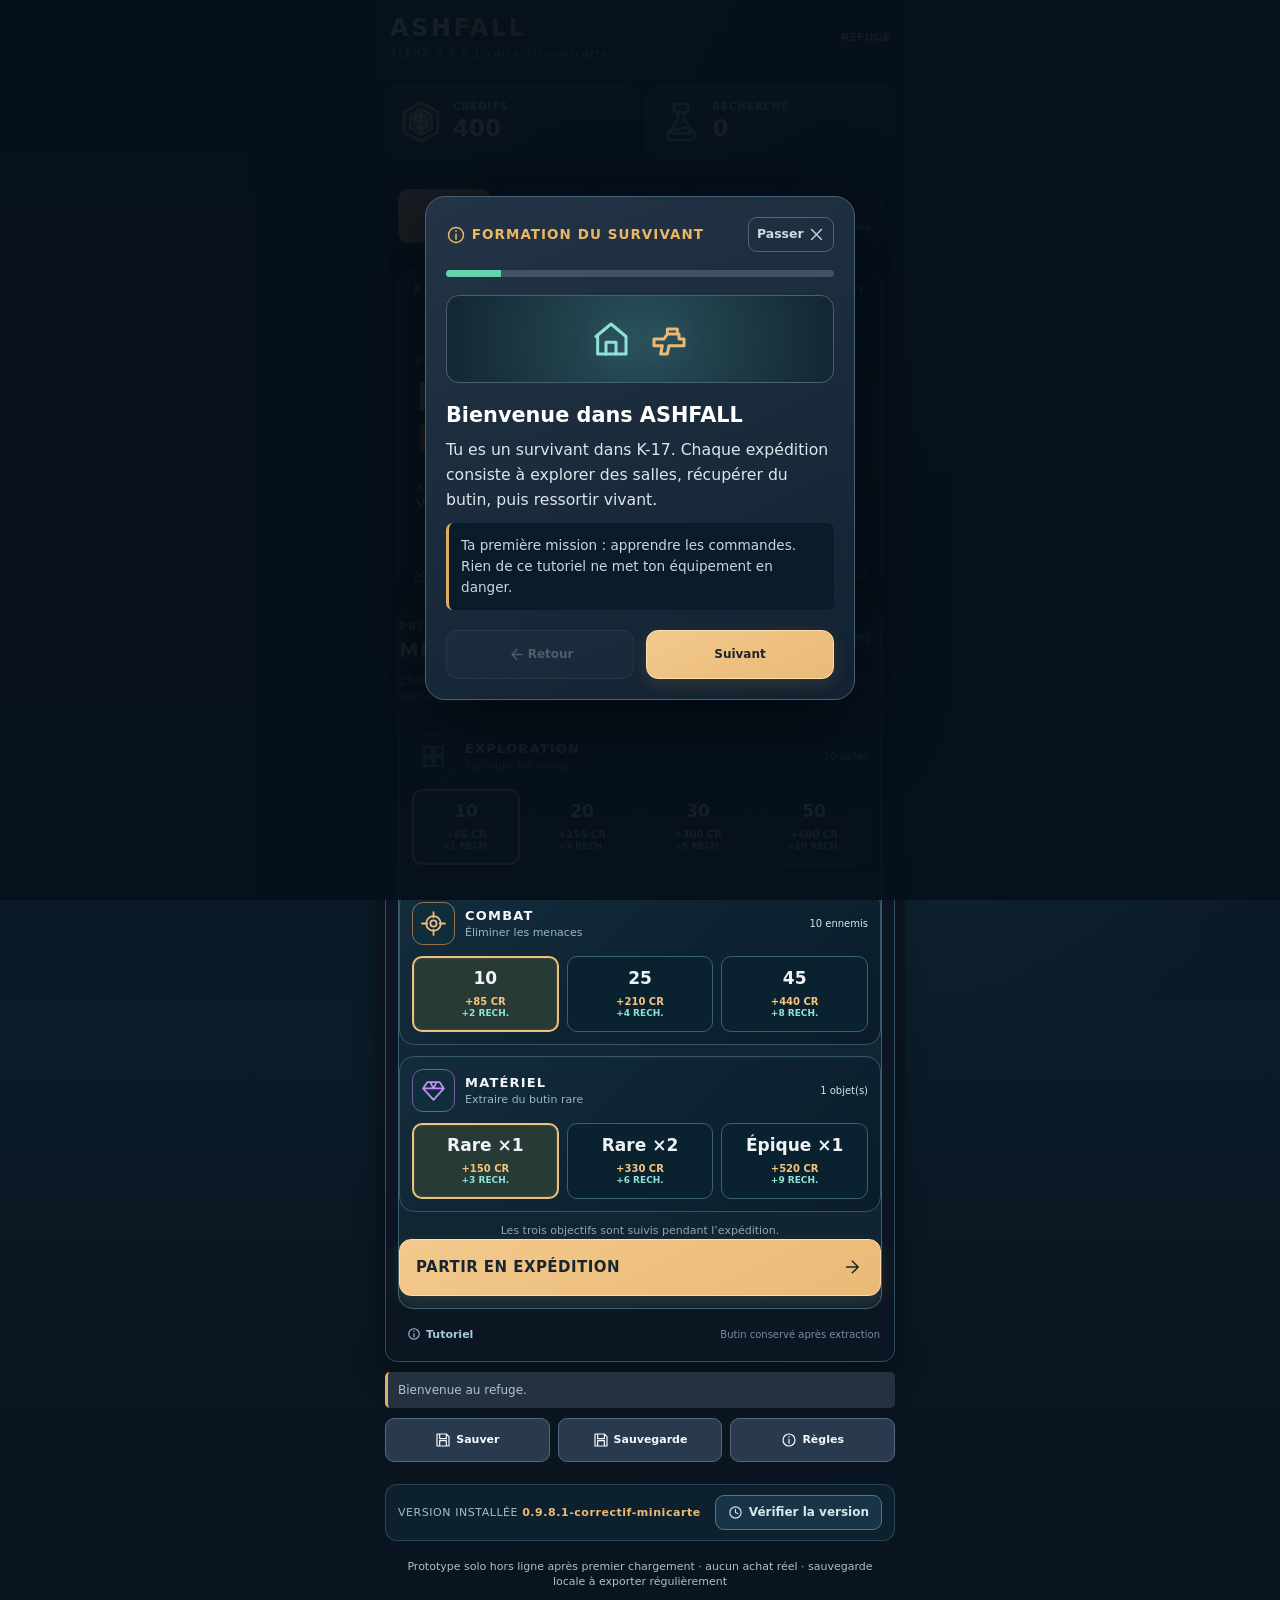
==== commit 3723b705: "test" ====
--- a/index.html
+++ b/index.html
@@ -1,85 +1,90 @@
 <!DOCTYPE html>
 
-<html lang="fr"><head><meta charset="utf-8"/><meta content="width=device-width, initial-scale=1,viewport-fit=cover,maximum-scale=1,user-scalable=no" name="viewport"/><meta content="yes" name="apple-mobile-web-app-capable"/><meta content="black-translucent" name="apple-mobile-web-app-status-bar-style"/><meta content="ASHFALL" name="apple-mobile-web-app-title"/><meta content="#0b131e" name="theme-color"/><link href="manifest.webmanifest" rel="manifest"/><link href="icon-192.png" rel="apple-touch-icon"/><link href="game.css?v=093pgfx1" rel="stylesheet"/><link rel="stylesheet" href="identity-tokens.css?v=0902g26"/><link rel="stylesheet" href="identity-components.css?v=0902g26"/><link rel="stylesheet" href="identity-integrated.css?v=0902g26"/><link rel="stylesheet" href="loot-phase.css?v=0902g26"/><link rel="stylesheet" href="progression-phase.css?v=0902g26"/><link rel="stylesheet" href="equipment-phase.css?v=0902g26"/><link rel="stylesheet" href="longterm-phase.css?v=0902g26"/><link rel="stylesheet" href="home-simplified.css?v=0902g26"/><link rel="stylesheet" href="refuge-ui-clean.css?v=0902g26"/><link rel="stylesheet" href="equipment2.css?v=0902g26"/><link rel="stylesheet" href="graphics-p1.css?v=0902g26"/><title>ASHFALL — K-17</title><link rel="stylesheet" href="fixedworld.css?v=alpha1"/></head><body><svg xmlns="http://www.w3.org/2000/svg" aria-hidden="true" width="0" height="0" style="position:absolute;inline-size:0;block-size:0;overflow:hidden"><defs>
-<symbol id="af-i-home" viewBox="0 0 24 24" fill="none" stroke="currentColor" stroke-width="1.8" stroke-linecap="round" stroke-linejoin="round"><path d="M3 10.5 12 3l9 7.5V21H4V10.5"/><path d="M9 21v-7h6v7"/></symbol>
-<symbol id="af-i-survivor" viewBox="0 0 24 24" fill="none" stroke="currentColor" stroke-width="1.8" stroke-linecap="round" stroke-linejoin="round"><path d="M7 7a5 5 0 0 1 10 0v2a5 5 0 0 1-10 0V7Z"/><path d="M5 21v-3a7 7 0 0 1 14 0v3M3 21h18"/></symbol>
-<symbol id="af-i-merchant" viewBox="0 0 24 24" fill="none" stroke="currentColor" stroke-width="1.8" stroke-linecap="round" stroke-linejoin="round"><path d="M3 9h18l-2-5H5L3 9ZM5 9v12h14V9M8 21v-7h8v7"/><path d="M9 6h6"/></symbol>
-<symbol id="af-i-sectors" viewBox="0 0 24 24" fill="none" stroke="currentColor" stroke-width="1.8" stroke-linecap="round" stroke-linejoin="round"><path d="m3 7 6-4 6 4 6-4v14l-6 4-6-4-6 4V7Z"/><path d="M9 3v14M15 7v14"/><circle cx="12" cy="12" r="1.8"/></symbol>
-<symbol id="af-i-chest" viewBox="0 0 24 24" fill="none" stroke="currentColor" stroke-width="1.8" stroke-linecap="round" stroke-linejoin="round"><path d="M3 10 12 6l9 4v9l-9 3-9-3v-9Z"/><path d="m3 10 9 4 9-4M12 14v8M8 8l9 4"/></symbol>
-<symbol id="af-i-credits" viewBox="0 0 24 24" fill="none" stroke="currentColor" stroke-width="1.8" stroke-linecap="round" stroke-linejoin="round"><path d="M12 2 21 7v10l-9 5-9-5V7l9-5Z"/><path d="M15.5 8.5H10a3 3 0 1 0 0 6h4a2 2 0 1 1 0 4H8.5M12 5v14"/></symbol>
-<symbol id="af-i-research" viewBox="0 0 24 24" fill="none" stroke="currentColor" stroke-width="1.8" stroke-linecap="round" stroke-linejoin="round"><path d="M9 3h6M10 3v7l-6 9a2 2 0 0 0 1.8 3h12.4A2 2 0 0 0 20 19l-6-9V3"/><path d="M7.4 17h9.2M10 14h4"/></symbol>
-<symbol id="af-i-health" viewBox="0 0 24 24" fill="none" stroke="currentColor" stroke-width="1.8" stroke-linecap="round" stroke-linejoin="round"><path d="M12 21 4.7 13.5C-.3 8.1 7 1.6 12 7c5-5.4 12.3 1.1 7.3 6.5L12 21Z"/><path d="M7 12h3l2-3 2 6 2-3h2"/></symbol>
-<symbol id="af-i-xp" viewBox="0 0 24 24" fill="none" stroke="currentColor" stroke-width="1.8" stroke-linecap="round" stroke-linejoin="round"><path d="m12 2 2.5 7.5L22 12l-7.5 2.5L12 22l-2.5-7.5L2 12l7.5-2.5L12 2Z"/><path d="M12 6v12M6 12h12"/></symbol>
-<symbol id="af-i-pause" viewBox="0 0 24 24" fill="none" stroke="currentColor" stroke-width="1.8" stroke-linecap="round" stroke-linejoin="round"><rect x="5" y="4" width="5" height="16" rx="1"/><rect x="14" y="4" width="5" height="16" rx="1"/></symbol>
-<symbol id="af-i-resume" viewBox="0 0 24 24" fill="none" stroke="currentColor" stroke-width="1.8" stroke-linecap="round" stroke-linejoin="round"><path d="m8 4 12 8-12 8V4Z"/></symbol>
-<symbol id="af-i-bag" viewBox="0 0 24 24" fill="none" stroke="currentColor" stroke-width="1.8" stroke-linecap="round" stroke-linejoin="round"><path d="M5 8h14l1 13H4L5 8ZM9 8V6a3 3 0 0 1 6 0v2"/><path d="M8 14h8"/></symbol>
-<symbol id="af-i-map" viewBox="0 0 24 24" fill="none" stroke="currentColor" stroke-width="1.8" stroke-linecap="round" stroke-linejoin="round"><path d="m3 6 6-3 6 3 6-3v15l-6 3-6-3-6 3V6ZM9 3v15M15 6v15"/></symbol>
-<symbol id="af-i-shield" viewBox="0 0 24 24" fill="none" stroke="currentColor" stroke-width="1.8" stroke-linecap="round" stroke-linejoin="round"><path d="m12 2 8 4v6c0 5-3.5 8.4-8 10-4.5-1.6-8-5-8-10V6l8-4Z"/><path d="m8.5 12 2.4 2.4 4.6-5"/></symbol>
-<symbol id="af-i-weapon" viewBox="0 0 24 24" fill="none" stroke="currentColor" stroke-width="1.8" stroke-linecap="round" stroke-linejoin="round"><path d="M3 12h6l2-3h7v3h3v4h-9l-1 5H7l1-5H3v-4ZM11 9V6h6v3"/></symbol>
-<symbol id="af-i-damage" viewBox="0 0 24 24" fill="none" stroke="currentColor" stroke-width="1.8" stroke-linecap="round" stroke-linejoin="round"><path d="m12 2 4 6 6 4-6 4-4 6-4-6-6-4 6-4 4-6Z"/><path d="M12 7v10M7 12h10"/></symbol>
-<symbol id="af-i-rate" viewBox="0 0 24 24" fill="none" stroke="currentColor" stroke-width="1.8" stroke-linecap="round" stroke-linejoin="round"><path d="M3 14h4l3-9 4 14 3-9h4"/><path d="M3 21h18"/></symbol>
-<symbol id="af-i-extraction" viewBox="0 0 24 24" fill="none" stroke="currentColor" stroke-width="1.8" stroke-linecap="round" stroke-linejoin="round"><circle cx="12" cy="12" r="9"/><circle cx="12" cy="12" r="4.5"/><path d="M12 2v5M12 17v5M2 12h5M17 12h5"/></symbol>
-<symbol id="af-i-danger" viewBox="0 0 24 24" fill="none" stroke="currentColor" stroke-width="1.8" stroke-linecap="round" stroke-linejoin="round"><path d="m12 2 10 18H2L12 2Z"/><path d="M12 9v5M12 17v.5"/></symbol>
-<symbol id="af-i-check" viewBox="0 0 24 24" fill="none" stroke="currentColor" stroke-width="1.8" stroke-linecap="round" stroke-linejoin="round"><path d="m4 12 5 5L20 6"/></symbol>
-<symbol id="af-i-close" viewBox="0 0 24 24" fill="none" stroke="currentColor" stroke-width="1.8" stroke-linecap="round" stroke-linejoin="round"><path d="M5 5 19 19M19 5 5 19"/></symbol>
-<symbol id="af-i-back" viewBox="0 0 24 24" fill="none" stroke="currentColor" stroke-width="1.8" stroke-linecap="round" stroke-linejoin="round"><path d="m14 5-7 7 7 7M7 12h14"/></symbol>
-<symbol id="af-i-next" viewBox="0 0 24 24" fill="none" stroke="currentColor" stroke-width="1.8" stroke-linecap="round" stroke-linejoin="round"><path d="m10 5 7 7-7 7M17 12H3"/></symbol>
-<symbol id="af-i-lock" viewBox="0 0 24 24" fill="none" stroke="currentColor" stroke-width="1.8" stroke-linecap="round" stroke-linejoin="round"><rect x="4" y="11" width="16" height="11" rx="2"/><path d="M7 11V8a5 5 0 0 1 10 0v3M12 15v3"/></symbol>
-<symbol id="af-i-search" viewBox="0 0 24 24" fill="none" stroke="currentColor" stroke-width="1.8" stroke-linecap="round" stroke-linejoin="round"><circle cx="10.5" cy="10.5" r="6.5"/><path d="m16 16 5 5"/></symbol>
-<symbol id="af-i-settings" viewBox="0 0 24 24" fill="none" stroke="currentColor" stroke-width="1.8" stroke-linecap="round" stroke-linejoin="round"><circle cx="12" cy="12" r="3"/><path d="m10 2-.6 2.5-2.1.9-2.3-1.2-2 2 1.2 2.3-.9 2.1L1 11v3l2.3.4.9 2.1L3 19l2 2 2.3-1.2 2.1.9L10 23h4l.6-2.3 2.1-.9L19 21l2-2-1.2-2.5.9-2.1L23 14v-3l-2.3-.4-.9-2.1L21 6l-2-2-2.3 1.2-2.1-.9L14 2h-4Z"/></symbol>
-<symbol id="af-i-info" viewBox="0 0 24 24" fill="none" stroke="currentColor" stroke-width="1.8" stroke-linecap="round" stroke-linejoin="round"><circle cx="12" cy="12" r="9"/><path d="M12 11v6M12 7v.5"/></symbol>
-<symbol id="af-i-scan" viewBox="0 0 24 24" fill="none" stroke="currentColor" stroke-width="1.8" stroke-linecap="round" stroke-linejoin="round"><path d="M8 3H4v5M16 3h4v5M4 16v5h4M20 16v5h-4M4 12h16"/><path d="M10 9h4v6h-4z"/></symbol>
-<symbol id="af-i-clock" viewBox="0 0 24 24" fill="none" stroke="currentColor" stroke-width="1.8" stroke-linecap="round" stroke-linejoin="round"><circle cx="12" cy="12" r="9"/><path d="M12 7v5l4 2"/></symbol>
-<symbol id="af-i-enemies" viewBox="0 0 24 24" fill="none" stroke="currentColor" stroke-width="1.8" stroke-linecap="round" stroke-linejoin="round"><circle cx="12" cy="12" r="8"/><circle cx="12" cy="12" r="3.5"/><path d="M12 1v4M12 19v4M1 12h4M19 12h4"/></symbol>
-<symbol id="af-i-outpost" viewBox="0 0 24 24" fill="none" stroke="currentColor" stroke-width="1.8" stroke-linecap="round" stroke-linejoin="round"><path d="M6 21h12M8 21v-8h8v8M12 13V4M9 7a4 4 0 0 1 6 0M6 5a8 8 0 0 1 12 0"/><circle cx="12" cy="3" r="1"/></symbol>
-<symbol id="af-i-save" viewBox="0 0 24 24" fill="none" stroke="currentColor" stroke-width="1.8" stroke-linecap="round" stroke-linejoin="round"><path d="M4 3h13l4 4v14H3V3h1ZM7 3v7h10V3M7 21v-8h10v8"/></symbol>
-<symbol id="af-i-upgrade" viewBox="0 0 24 24" fill="none" stroke="currentColor" stroke-width="1.8" stroke-linecap="round" stroke-linejoin="round"><path d="M3 19h18M6 17V9l6-6 6 6v8M12 3v14M9 8l3-3 3 3"/></symbol>
-<symbol id="af-i-loot" viewBox="0 0 24 24" fill="none" stroke="currentColor" stroke-width="1.8" stroke-linecap="round" stroke-linejoin="round"><path d="m12 2 8 5v10l-8 5-8-5V7l8-5Z"/><path d="m4 7 8 5 8-5M12 12v10"/></symbol>
-<symbol id="af-i-eye" viewBox="0 0 24 24" fill="none" stroke="currentColor" stroke-width="1.8" stroke-linecap="round" stroke-linejoin="round"><path d="M2 12s4-7 10-7 10 7 10 7-4 7-10 7-10-7-10-7Z"/><circle cx="12" cy="12" r="3"/></symbol>
-<symbol id="af-i-power" viewBox="0 0 24 24" fill="none" stroke="currentColor" stroke-width="1.8" stroke-linecap="round" stroke-linejoin="round"><path d="M12 2v10M7 5a9 9 0 1 0 10 0"/></symbol>
-<symbol id="af-i-plus" viewBox="0 0 24 24" fill="none" stroke="currentColor" stroke-width="1.8" stroke-linecap="round" stroke-linejoin="round"><path d="M12 4v16M4 12h16"/></symbol>
-<symbol id="af-i-minus" viewBox="0 0 24 24" fill="none" stroke="currentColor" stroke-width="1.8" stroke-linecap="round" stroke-linejoin="round"><path d="M4 12h16"/></symbol>
-<symbol id="af-i-chevron" viewBox="0 0 24 24" fill="none" stroke="currentColor" stroke-width="1.8" stroke-linecap="round" stroke-linejoin="round"><path d="m9 5 7 7-7 7"/></symbol>
+<html lang="fr"><head><meta charset="utf-8"/><meta content="width=device-width, initial-scale=1,viewport-fit=cover,maximum-scale=1,user-scalable=no" name="viewport"/><meta content="yes" name="apple-mobile-web-app-capable"/><meta content="black-translucent" name="apple-mobile-web-app-status-bar-style"/><meta content="ASHFALL" name="apple-mobile-web-app-title"/><meta content="#0b131e" name="theme-color"/><link href="manifest.webmanifest" rel="manifest"/><link href="icon-192.png" rel="apple-touch-icon"/><link href="game.css?v=mr942" rel="stylesheet"/><link href="identity-tokens.css?v=mr942" rel="stylesheet"/><link href="identity-components.css?v=mr942" rel="stylesheet"/><link href="identity-integrated.css?v=mr942" rel="stylesheet"/><link href="loot-phase.css?v=mr942" rel="stylesheet"/><link href="progression-phase.css?v=mr942" rel="stylesheet"/><link href="equipment-phase.css?v=mr942" rel="stylesheet"/><link href="longterm-phase.css?v=mr942" rel="stylesheet"/><link href="home-simplified.css?v=mr942" rel="stylesheet"/><link href="refuge-ui-clean.css?v=mr942" rel="stylesheet"/><link href="equipment2.css?v=mr942" rel="stylesheet"/><link href="graphics-p1.css?v=mr942" rel="stylesheet"/><meta content="0.9.8.1-correctif-minicarte" name="ashfall-build"/><title>ASHFALL — K-17</title><style id="ash928-ui">
+.ash927-bag .weapon-art-img,.ash927-bag .weapon-art,.eq2-owned-card .weapon-art-img,.ash927-compare-picture img,.ash927-tile-picture img,.ash927-slot-picture img{object-fit:contain!important;max-width:94%!important;max-height:94%!important;width:auto!important;height:auto!important;display:block!important;margin:auto!important;transform:none!important;}
+.ash928-illustration{display:block;width:100%;height:100%;max-width:80px;max-height:80px;filter:drop-shadow(0 3px 3px #0009)}
+.ash925-gear-art{display:flex!important;align-items:center;justify-content:center;width:100%;height:100%}
+.ash927-compare-card span{overflow-wrap:anywhere;line-height:1.4;}
+.ash927-stat-diff{white-space:normal;line-height:1.5;}
+</style><link href="survivor-v947.css?v=eqbadge960" rel="stylesheet"/><link href="hud-v940.css?v=map981" rel="stylesheet"/><link rel="stylesheet" href="merchant-reborn.css?v=mr973"><link href="hud-contracts-v943.css?v=pa944" rel="stylesheet"/><link href="hud-actions-v944.css?v=pa944" rel="stylesheet"/><link rel="stylesheet" href="permanent-upgrades-v949.css?v=949"/>
+<link rel="stylesheet" href="inventory-visual-v952.css?v=954"/>
+<link rel="stylesheet" href="home-reborn-v953.css?v=953"/><link rel="stylesheet" href="laboratoire-k17.css?v=lab970a"/><link rel="stylesheet" href="expedition-bag-detail-fix.css?v=972"/></head><body><svg aria-hidden="true" height="0" style="position:absolute;inline-size:0;block-size:0;overflow:hidden" width="0" xmlns="http://www.w3.org/2000/svg"><defs>
+<symbol fill="none" id="af-i-home" stroke="currentColor" stroke-linecap="round" stroke-linejoin="round" stroke-width="1.8" viewbox="0 0 24 24"><path d="M3 10.5 12 3l9 7.5V21H4V10.5"></path><path d="M9 21v-7h6v7"></path></symbol>
+<symbol fill="none" id="af-i-survivor" stroke="currentColor" stroke-linecap="round" stroke-linejoin="round" stroke-width="1.8" viewbox="0 0 24 24"><path d="M7 7a5 5 0 0 1 10 0v2a5 5 0 0 1-10 0V7Z"></path><path d="M5 21v-3a7 7 0 0 1 14 0v3M3 21h18"></path></symbol>
+<symbol fill="none" id="af-i-merchant" stroke="currentColor" stroke-linecap="round" stroke-linejoin="round" stroke-width="1.8" viewbox="0 0 24 24"><path d="M3 9h18l-2-5H5L3 9ZM5 9v12h14V9M8 21v-7h8v7"></path><path d="M9 6h6"></path></symbol>
+<symbol fill="none" id="af-i-sectors" stroke="currentColor" stroke-linecap="round" stroke-linejoin="round" stroke-width="1.8" viewbox="0 0 24 24"><path d="m3 7 6-4 6 4 6-4v14l-6 4-6-4-6 4V7Z"></path><path d="M9 3v14M15 7v14"></path><circle cx="12" cy="12" r="1.8"></circle></symbol>
+<symbol fill="none" id="af-i-chest" stroke="currentColor" stroke-linecap="round" stroke-linejoin="round" stroke-width="1.8" viewbox="0 0 24 24"><path d="M3 10 12 6l9 4v9l-9 3-9-3v-9Z"></path><path d="m3 10 9 4 9-4M12 14v8M8 8l9 4"></path></symbol>
+<symbol fill="none" id="af-i-credits" stroke="currentColor" stroke-linecap="round" stroke-linejoin="round" stroke-width="1.8" viewbox="0 0 24 24"><path d="M12 2 21 7v10l-9 5-9-5V7l9-5Z"></path><path d="M15.5 8.5H10a3 3 0 1 0 0 6h4a2 2 0 1 1 0 4H8.5M12 5v14"></path></symbol>
+<symbol fill="none" id="af-i-research" stroke="currentColor" stroke-linecap="round" stroke-linejoin="round" stroke-width="1.8" viewbox="0 0 24 24"><path d="M9 3h6M10 3v7l-6 9a2 2 0 0 0 1.8 3h12.4A2 2 0 0 0 20 19l-6-9V3"></path><path d="M7.4 17h9.2M10 14h4"></path></symbol>
+<symbol fill="none" id="af-i-health" stroke="currentColor" stroke-linecap="round" stroke-linejoin="round" stroke-width="1.8" viewbox="0 0 24 24"><path d="M12 21 4.7 13.5C-.3 8.1 7 1.6 12 7c5-5.4 12.3 1.1 7.3 6.5L12 21Z"></path><path d="M7 12h3l2-3 2 6 2-3h2"></path></symbol>
+<symbol fill="none" id="af-i-xp" stroke="currentColor" stroke-linecap="round" stroke-linejoin="round" stroke-width="1.8" viewbox="0 0 24 24"><path d="m12 2 2.5 7.5L22 12l-7.5 2.5L12 22l-2.5-7.5L2 12l7.5-2.5L12 2Z"></path><path d="M12 6v12M6 12h12"></path></symbol>
+<symbol fill="none" id="af-i-pause" stroke="currentColor" stroke-linecap="round" stroke-linejoin="round" stroke-width="1.8" viewbox="0 0 24 24"><rect height="16" rx="1" width="5" x="5" y="4"></rect><rect height="16" rx="1" width="5" x="14" y="4"></rect></symbol>
+<symbol fill="none" id="af-i-resume" stroke="currentColor" stroke-linecap="round" stroke-linejoin="round" stroke-width="1.8" viewbox="0 0 24 24"><path d="m8 4 12 8-12 8V4Z"></path></symbol>
+<symbol fill="none" id="af-i-bag" stroke="currentColor" stroke-linecap="round" stroke-linejoin="round" stroke-width="1.8" viewbox="0 0 24 24"><path d="M5 8h14l1 13H4L5 8ZM9 8V6a3 3 0 0 1 6 0v2"></path><path d="M8 14h8"></path></symbol>
+<symbol fill="none" id="af-i-map" stroke="currentColor" stroke-linecap="round" stroke-linejoin="round" stroke-width="1.8" viewbox="0 0 24 24"><path d="m3 6 6-3 6 3 6-3v15l-6 3-6-3-6 3V6ZM9 3v15M15 6v15"></path></symbol>
+<symbol fill="none" id="af-i-shield" stroke="currentColor" stroke-linecap="round" stroke-linejoin="round" stroke-width="1.8" viewbox="0 0 24 24"><path d="m12 2 8 4v6c0 5-3.5 8.4-8 10-4.5-1.6-8-5-8-10V6l8-4Z"></path><path d="m8.5 12 2.4 2.4 4.6-5"></path></symbol>
+<symbol fill="none" id="af-i-weapon" stroke="currentColor" stroke-linecap="round" stroke-linejoin="round" stroke-width="1.8" viewbox="0 0 24 24"><path d="M3 12h6l2-3h7v3h3v4h-9l-1 5H7l1-5H3v-4ZM11 9V6h6v3"></path></symbol>
+<symbol fill="none" id="af-i-damage" stroke="currentColor" stroke-linecap="round" stroke-linejoin="round" stroke-width="1.8" viewbox="0 0 24 24"><path d="m12 2 4 6 6 4-6 4-4 6-4-6-6-4 6-4 4-6Z"></path><path d="M12 7v10M7 12h10"></path></symbol>
+<symbol fill="none" id="af-i-rate" stroke="currentColor" stroke-linecap="round" stroke-linejoin="round" stroke-width="1.8" viewbox="0 0 24 24"><path d="M3 14h4l3-9 4 14 3-9h4"></path><path d="M3 21h18"></path></symbol>
+<symbol fill="none" id="af-i-extraction" stroke="currentColor" stroke-linecap="round" stroke-linejoin="round" stroke-width="1.8" viewbox="0 0 24 24"><circle cx="12" cy="12" r="9"></circle><circle cx="12" cy="12" r="4.5"></circle><path d="M12 2v5M12 17v5M2 12h5M17 12h5"></path></symbol>
+<symbol fill="none" id="af-i-danger" stroke="currentColor" stroke-linecap="round" stroke-linejoin="round" stroke-width="1.8" viewbox="0 0 24 24"><path d="m12 2 10 18H2L12 2Z"></path><path d="M12 9v5M12 17v.5"></path></symbol>
+<symbol fill="none" id="af-i-check" stroke="currentColor" stroke-linecap="round" stroke-linejoin="round" stroke-width="1.8" viewbox="0 0 24 24"><path d="m4 12 5 5L20 6"></path></symbol>
+<symbol fill="none" id="af-i-close" stroke="currentColor" stroke-linecap="round" stroke-linejoin="round" stroke-width="1.8" viewbox="0 0 24 24"><path d="M5 5 19 19M19 5 5 19"></path></symbol>
+<symbol fill="none" id="af-i-back" stroke="currentColor" stroke-linecap="round" stroke-linejoin="round" stroke-width="1.8" viewbox="0 0 24 24"><path d="m14 5-7 7 7 7M7 12h14"></path></symbol>
+<symbol fill="none" id="af-i-next" stroke="currentColor" stroke-linecap="round" stroke-linejoin="round" stroke-width="1.8" viewbox="0 0 24 24"><path d="m10 5 7 7-7 7M17 12H3"></path></symbol>
+<symbol fill="none" id="af-i-lock" stroke="currentColor" stroke-linecap="round" stroke-linejoin="round" stroke-width="1.8" viewbox="0 0 24 24"><rect height="11" rx="2" width="16" x="4" y="11"></rect><path d="M7 11V8a5 5 0 0 1 10 0v3M12 15v3"></path></symbol>
+<symbol fill="none" id="af-i-search" stroke="currentColor" stroke-linecap="round" stroke-linejoin="round" stroke-width="1.8" viewbox="0 0 24 24"><circle cx="10.5" cy="10.5" r="6.5"></circle><path d="m16 16 5 5"></path></symbol>
+<symbol fill="none" id="af-i-settings" stroke="currentColor" stroke-linecap="round" stroke-linejoin="round" stroke-width="1.8" viewbox="0 0 24 24"><circle cx="12" cy="12" r="3"></circle><path d="m10 2-.6 2.5-2.1.9-2.3-1.2-2 2 1.2 2.3-.9 2.1L1 11v3l2.3.4.9 2.1L3 19l2 2 2.3-1.2 2.1.9L10 23h4l.6-2.3 2.1-.9L19 21l2-2-1.2-2.5.9-2.1L23 14v-3l-2.3-.4-.9-2.1L21 6l-2-2-2.3 1.2-2.1-.9L14 2h-4Z"></path></symbol>
+<symbol fill="none" id="af-i-info" stroke="currentColor" stroke-linecap="round" stroke-linejoin="round" stroke-width="1.8" viewbox="0 0 24 24"><circle cx="12" cy="12" r="9"></circle><path d="M12 11v6M12 7v.5"></path></symbol>
+<symbol fill="none" id="af-i-scan" stroke="currentColor" stroke-linecap="round" stroke-linejoin="round" stroke-width="1.8" viewbox="0 0 24 24"><path d="M8 3H4v5M16 3h4v5M4 16v5h4M20 16v5h-4M4 12h16"></path><path d="M10 9h4v6h-4z"></path></symbol>
+<symbol fill="none" id="af-i-clock" stroke="currentColor" stroke-linecap="round" stroke-linejoin="round" stroke-width="1.8" viewbox="0 0 24 24"><circle cx="12" cy="12" r="9"></circle><path d="M12 7v5l4 2"></path></symbol>
+<symbol fill="none" id="af-i-enemies" stroke="currentColor" stroke-linecap="round" stroke-linejoin="round" stroke-width="1.8" viewbox="0 0 24 24"><circle cx="12" cy="12" r="8"></circle><circle cx="12" cy="12" r="3.5"></circle><path d="M12 1v4M12 19v4M1 12h4M19 12h4"></path></symbol>
+<symbol fill="none" id="af-i-outpost" stroke="currentColor" stroke-linecap="round" stroke-linejoin="round" stroke-width="1.8" viewbox="0 0 24 24"><path d="M6 21h12M8 21v-8h8v8M12 13V4M9 7a4 4 0 0 1 6 0M6 5a8 8 0 0 1 12 0"></path><circle cx="12" cy="3" r="1"></circle></symbol>
+<symbol fill="none" id="af-i-save" stroke="currentColor" stroke-linecap="round" stroke-linejoin="round" stroke-width="1.8" viewbox="0 0 24 24"><path d="M4 3h13l4 4v14H3V3h1ZM7 3v7h10V3M7 21v-8h10v8"></path></symbol>
+<symbol fill="none" id="af-i-upgrade" stroke="currentColor" stroke-linecap="round" stroke-linejoin="round" stroke-width="1.8" viewbox="0 0 24 24"><path d="M3 19h18M6 17V9l6-6 6 6v8M12 3v14M9 8l3-3 3 3"></path></symbol>
+<symbol fill="none" id="af-i-loot" stroke="currentColor" stroke-linecap="round" stroke-linejoin="round" stroke-width="1.8" viewbox="0 0 24 24"><path d="m12 2 8 5v10l-8 5-8-5V7l8-5Z"></path><path d="m4 7 8 5 8-5M12 12v10"></path></symbol>
+<symbol fill="none" id="af-i-eye" stroke="currentColor" stroke-linecap="round" stroke-linejoin="round" stroke-width="1.8" viewbox="0 0 24 24"><path d="M2 12s4-7 10-7 10 7 10 7-4 7-10 7-10-7-10-7Z"></path><circle cx="12" cy="12" r="3"></circle></symbol>
+<symbol fill="none" id="af-i-power" stroke="currentColor" stroke-linecap="round" stroke-linejoin="round" stroke-width="1.8" viewbox="0 0 24 24"><path d="M12 2v10M7 5a9 9 0 1 0 10 0"></path></symbol>
+<symbol fill="none" id="af-i-plus" stroke="currentColor" stroke-linecap="round" stroke-linejoin="round" stroke-width="1.8" viewbox="0 0 24 24"><path d="M12 4v16M4 12h16"></path></symbol>
+<symbol fill="none" id="af-i-minus" stroke="currentColor" stroke-linecap="round" stroke-linejoin="round" stroke-width="1.8" viewbox="0 0 24 24"><path d="M4 12h16"></path></symbol>
+<symbol fill="none" id="af-i-chevron" stroke="currentColor" stroke-linecap="round" stroke-linejoin="round" stroke-width="1.8" viewbox="0 0 24 24"><path d="m9 5 7 7-7 7"></path></symbol>
 </defs></svg>
-<main id="app"><header><div><h1>ASH<span>FALL</span></h1><small>ALPHA 0.9.3-peripherie-p03-b3-full-test1</small></div><strong id="phase">REFUGE</strong></header><div class="layout"><div aria-label="Ressources du refuge" class="stats ash-resources"><div class="ash-resource-card ash-credit-card"><svg aria-hidden="true" class="ash-currency-logo ash-logo-credit" viewbox="0 0 44 44"><path d="M22 2.5 38.8 12v20L22 41.5 5.2 32V12Z"></path><path d="M22 8.8 32.9 15v13.8L22 35 11.1 28.8V15Z"></path><path d="M25.3 15.9h-6.4c-4.1 0-4.2 5.9-.1 5.9h6.1c4.4 0 4.5 6.2.2 6.2h-6.9M22 12.4v19"></path></svg><div class="ash-resource-info"><small>CRÉDITS</small><b id="credits">0</b></div></div><div class="ash-resource-card ash-research-card"><svg aria-hidden="true" class="ash-currency-logo ash-logo-research" viewbox="0 0 44 44"><path d="M15 4h14v8H15zM19 12v8l-10 12.5a4.5 4.5 0 0 0 3.4 7.5h19.2a4.5 4.5 0 0 0 3.4-7.5L25 20v-8"></path><path d="M15 29c4.4 2.6 8.3-2.5 13.8-1l4.2 5.3H11.1z"></path><path d="M19 24h.1M26 32h.1"></path></svg><div class="ash-resource-info"><small>RECHERCHE</small><b id="research">0</b></div></div></div><section class="panel" id="home"><nav aria-label="Navigation du refuge" class="refuge-nav"><button class="refuge-tab active" data-refuge-tab="home" type="button"><svg class="af-icon " aria-hidden="true" focusable="false" viewBox="0 0 24 24"><use href="#af-i-home"></use></svg><span>Accueil</span></button><button class="refuge-tab" data-refuge-tab="character" type="button"><svg class="af-icon " aria-hidden="true" focusable="false" viewBox="0 0 24 24"><use href="#af-i-survivor"></use></svg><span>Survivant</span></button><button class="refuge-tab" data-refuge-tab="merchant" type="button"><svg class="af-icon " aria-hidden="true" focusable="false" viewBox="0 0 24 24"><use href="#af-i-merchant"></use></svg><span>Marchand</span></button><button class="refuge-tab" data-refuge-tab="chests" type="button"><svg class="af-icon " aria-hidden="true" focusable="false" viewBox="0 0 24 24"><use href="#af-i-chest"></use></svg><span>Coffres</span></button><button class="refuge-tab" data-refuge-tab="progress" type="button"><svg class="af-icon " aria-hidden="true" focusable="false" viewBox="0 0 24 24"><use href="#af-i-sectors"></use></svg><span>Secteurs</span></button></nav><div class="refuge-page refuge-home-minimal" data-refuge-page="home" id="refuge-page-home">
-  <section class="home-visual-hero" aria-label="Préparation du survivant">
-    <div class="home-hero-glow" aria-hidden="true"></div>
-    <div class="home-visual-meta"><span>K-17 <span class="home-meta-sep">/</span> REFUGE</span><span class="home-ready"><i aria-hidden="true"></i> PRÊT</span></div>
-    <div class="home-visual-copy">
-      <span class="home-visual-kicker">PROCHAINE EXPÉDITION</span>
-      <h2>RETOUR<br><em>DANS K-17</em></h2>
-      <div class="home-weapon-label"><span>ARME ÉQUIPÉE</span><strong id="homeWeaponName">Pistolet usé</strong></div>
-    </div>
-    <img id="homeHeroSurvivor" class="home-visual-survivor" src="assets/nomade/pistol_complete.png" alt="" decoding="async"/>
-    <div class="home-visual-bottom"><div aria-label="Grade de l'opérateur" class="ash-long-home-badge" id="ashLongHomeBadge"></div><span class="home-region-chip">ZONE K-17</span></div>
-  </section>
-  <section aria-label="Lancer une expédition" class="home-play-panel">
-    <div aria-label="Choisir un contrat pour la prochaine expédition" class="ash-contract-picker" id="ashContractPicker"></div>
-    <button class="primary full ui-launch" id="start" type="button"><span>PARTIR EN EXPÉDITION</span><svg class="af-icon" aria-hidden="true" viewBox="0 0 24 24"><use href="#af-i-next"></use></svg></button>
-    <p id="regionStatus" class="home-screen-reader" hidden></p>
-  </section>
-  <div class="home-utility-row"><button class="home-tutorial-link" id="tutorialLaunch" type="button"><svg class="af-icon" aria-hidden="true" viewBox="0 0 24 24"><use href="#af-i-info"></use></svg> Tutoriel</button><span class="home-safety-caption">Butin conservé après extraction</span></div>
-  <div hidden id="refuge-legacy-merchant"><button class="full merchant-launch" id="merchantLaunch" type="button">OUVRIR LE COMPTOIR</button></div>
+<main id="app"><header><div><h1>ASH<span>FALL</span></h1><small>ALPHA 0.9.8.1-correctif-minicarte</small></div><strong id="phase">REFUGE</strong></header><div class="layout"><div aria-label="Ressources du refuge" class="stats ash-resources"><div class="ash-resource-card ash-credit-card"><svg aria-hidden="true" class="ash-currency-logo ash-logo-credit" viewbox="0 0 44 44"><path d="M22 2.5 38.8 12v20L22 41.5 5.2 32V12Z"></path><path d="M22 8.8 32.9 15v13.8L22 35 11.1 28.8V15Z"></path><path d="M25.3 15.9h-6.4c-4.1 0-4.2 5.9-.1 5.9h6.1c4.4 0 4.5 6.2.2 6.2h-6.9M22 12.4v19"></path></svg><div class="ash-resource-info"><small>CRÉDITS</small><b id="credits">0</b></div></div><div class="ash-resource-card ash-research-card"><svg aria-hidden="true" class="ash-currency-logo ash-logo-research" viewbox="0 0 44 44"><path d="M15 4h14v8H15zM19 12v8l-10 12.5a4.5 4.5 0 0 0 3.4 7.5h19.2a4.5 4.5 0 0 0 3.4-7.5L25 20v-8"></path><path d="M15 29c4.4 2.6 8.3-2.5 13.8-1l4.2 5.3H11.1z"></path><path d="M19 24h.1M26 32h.1"></path></svg><div class="ash-resource-info"><small>RECHERCHE</small><b id="research">0</b></div></div></div><section class="panel" id="home"><nav aria-label="Navigation du refuge" class="refuge-nav"><button class="refuge-tab active" data-refuge-tab="home" type="button"><svg aria-hidden="true" class="af-icon" focusable="false" viewbox="0 0 24 24"><use href="#af-i-home"></use></svg><span>Accueil</span></button><button class="refuge-tab" data-refuge-tab="character" type="button"><svg aria-hidden="true" class="af-icon" focusable="false" viewbox="0 0 24 24"><use href="#af-i-survivor"></use></svg><span>Survivant</span></button><button class="refuge-tab" data-refuge-tab="merchant" type="button"><svg aria-hidden="true" class="af-icon" focusable="false" viewbox="0 0 24 24"><use href="#af-i-merchant"></use></svg><span>Marchand</span></button><button class="refuge-tab" data-refuge-tab="chests" type="button"><svg aria-hidden="true" class="af-icon" focusable="false" viewbox="0 0 24 24"><use href="#af-i-chest"></use></svg><span>Coffres</span></button><button class="refuge-tab" data-refuge-tab="progress" type="button"><svg aria-hidden="true" class="af-icon" focusable="false" viewbox="0 0 24 24"><use href="#af-i-research"></use></svg><span>Améliorations</span></button></nav><div class="refuge-page refuge-home-minimal" data-refuge-page="home" id="refuge-page-home">
+<section aria-label="Préparation du survivant" class="home-visual-hero">
+<div aria-hidden="true" class="home-hero-glow"></div>
+<div class="home-visual-meta"><span>K-17 <span class="home-meta-sep">/</span> REFUGE</span><span class="home-ready"><i aria-hidden="true"></i> PRÊT</span></div>
+<div class="home-visual-copy">
+<span class="home-visual-kicker">PROCHAINE EXPÉDITION</span>
+<h2>RETOUR<br/><em>DANS K-17</em></h2>
+<div class="home-weapon-label"><span>ARME ÉQUIPÉE</span><strong id="homeWeaponName">Pistolet usé</strong></div>
 </div>
-<div class="refuge-page" data-refuge-page="character" hidden="" id="refuge-page-character"><div class="refuge-section-head"><span class="ui-eyebrow">ÉQUIPEMENT // K-17</span><h2>SURVIVANT</h2></div><nav aria-label="Sections du survivant" class="survivor-subnav"><button aria-pressed="true" class="survivor-subtab active" data-survivor-panel="equipment" type="button">ÉQUIPEMENT</button><button aria-pressed="false" class="survivor-subtab" data-survivor-panel="workshop" type="button">ATELIER</button></nav><section id="survivor-panel-equipment"><div class="refuge-character-card character-showcase tactical-showcase"><div class="tactical-column tactical-left"><div data-eq2-portrait-slot="armor" aria-label="ARMURE active" class="equip-square active-slot ash-gear-portrait-slot"><span id="ashHelmetSlotArt"><svg class="af-icon " aria-hidden="true" focusable="false" viewBox="0 0 24 24"><use href="#af-i-shield"></use></svg></span><small>ARMURE</small></div><div data-eq2-portrait-slot="weapon" class="equip-square active-slot"><span class="equipped-slot-art" id="characterEquippedSlotArt"><svg class="af-icon " aria-hidden="true" focusable="false" viewBox="0 0 24 24"><use href="#af-i-weapon"></use></svg></span><small>ARME</small></div><div data-eq2-portrait-slot="boots" aria-label="BOTTES active" class="equip-square active-slot ash-gear-portrait-slot"><span id="ashModuleSlotArt"><svg class="af-icon " aria-hidden="true" focusable="false" viewBox="0 0 24 24"><use href="#af-i-bag"></use></svg></span><small>BOTTES</small></div></div><div aria-hidden="true" class="survivor-portrait premium-portrait"><div aria-label="Nomade rétro avec arme équipée" class="nomade-stage"><img alt="" class="nomade-complete" id="characterHeldWeaponImage" src="[data-uri]"/></div><span class="portrait-label">SURVIVANT 07</span></div><img alt="" hidden="" id="nomadeRifleData" src="[data-uri]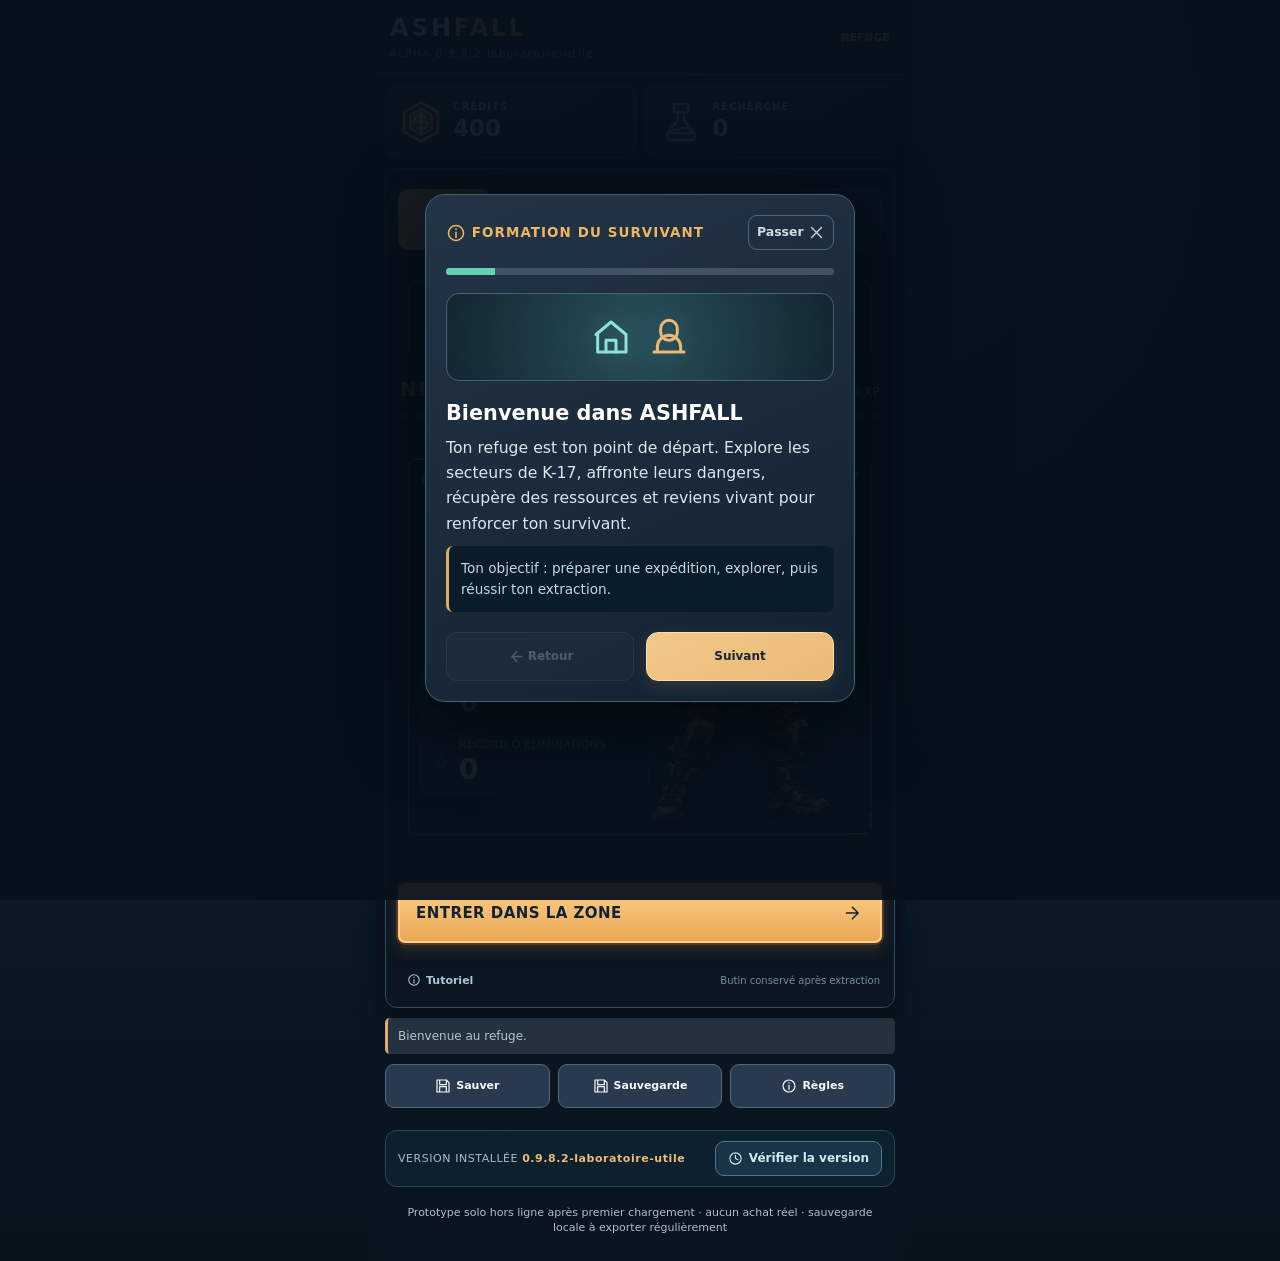
==== commit 42829955: "ASHFALL 0.9.8.2 + Environment V3" ====
--- a/index.html
+++ b/index.html
@@ -1,14 +1,35 @@
 <!DOCTYPE html>
 
-<html lang="fr"><head><meta charset="utf-8"/><meta content="width=device-width, initial-scale=1,viewport-fit=cover,maximum-scale=1,user-scalable=no" name="viewport"/><meta content="yes" name="apple-mobile-web-app-capable"/><meta content="black-translucent" name="apple-mobile-web-app-status-bar-style"/><meta content="ASHFALL" name="apple-mobile-web-app-title"/><meta content="#0b131e" name="theme-color"/><link href="manifest.webmanifest" rel="manifest"/><link href="icon-192.png" rel="apple-touch-icon"/><link href="game.css?v=mr942" rel="stylesheet"/><link href="identity-tokens.css?v=mr942" rel="stylesheet"/><link href="identity-components.css?v=mr942" rel="stylesheet"/><link href="identity-integrated.css?v=mr942" rel="stylesheet"/><link href="loot-phase.css?v=mr942" rel="stylesheet"/><link href="progression-phase.css?v=mr942" rel="stylesheet"/><link href="equipment-phase.css?v=mr942" rel="stylesheet"/><link href="longterm-phase.css?v=mr942" rel="stylesheet"/><link href="home-simplified.css?v=mr942" rel="stylesheet"/><link href="refuge-ui-clean.css?v=mr942" rel="stylesheet"/><link href="equipment2.css?v=mr942" rel="stylesheet"/><link href="graphics-p1.css?v=mr942" rel="stylesheet"/><meta content="0.9.8.1-correctif-minicarte" name="ashfall-build"/><title>ASHFALL — K-17</title><style id="ash928-ui">
+<html lang="fr"><head><meta charset="utf-8"/><meta content="width=device-width, initial-scale=1,viewport-fit=cover,maximum-scale=1,user-scalable=no" name="viewport"/><meta content="yes" name="apple-mobile-web-app-capable"/><meta content="black-translucent" name="apple-mobile-web-app-status-bar-style"/><meta content="ASHFALL" name="apple-mobile-web-app-title"/><meta content="#0b131e" name="theme-color"/><link href="manifest.webmanifest" rel="manifest"/><link href="icon-192.png" rel="apple-touch-icon"/><link href="game.css?v=prep-premium-v1" rel="stylesheet"/><link href="identity-tokens.css?v=mr942" rel="stylesheet"/><link href="identity-components.css?v=mr942" rel="stylesheet"/><link href="identity-integrated.css?v=mr942" rel="stylesheet"/><link href="loot-phase.css?v=mr942" rel="stylesheet"/><link href="progression-phase.css?v=mr942" rel="stylesheet"/><link href="equipment-phase.css?v=mr942" rel="stylesheet"/><link href="longterm-phase.css?v=mr942" rel="stylesheet"/><link href="home-simplified.css?v=mr942" rel="stylesheet"/><link href="refuge-ui-clean.css?v=mr942" rel="stylesheet"/><link href="equipment2.css?v=mr942" rel="stylesheet"/><link href="graphics-p1.css?v=mr942" rel="stylesheet"/><meta content="0.9.8.2-laboratoire-utile" name="ashfall-build"/><title>ASHFALL — K-17</title><style id="ash928-ui">
 .ash927-bag .weapon-art-img,.ash927-bag .weapon-art,.eq2-owned-card .weapon-art-img,.ash927-compare-picture img,.ash927-tile-picture img,.ash927-slot-picture img{object-fit:contain!important;max-width:94%!important;max-height:94%!important;width:auto!important;height:auto!important;display:block!important;margin:auto!important;transform:none!important;}
 .ash928-illustration{display:block;width:100%;height:100%;max-width:80px;max-height:80px;filter:drop-shadow(0 3px 3px #0009)}
 .ash925-gear-art{display:flex!important;align-items:center;justify-content:center;width:100%;height:100%}
 .ash927-compare-card span{overflow-wrap:anywhere;line-height:1.4;}
 .ash927-stat-diff{white-space:normal;line-height:1.5;}
-</style><link href="survivor-v947.css?v=eqbadge960" rel="stylesheet"/><link href="hud-v940.css?v=map981" rel="stylesheet"/><link rel="stylesheet" href="merchant-reborn.css?v=mr973"><link href="hud-contracts-v943.css?v=pa944" rel="stylesheet"/><link href="hud-actions-v944.css?v=pa944" rel="stylesheet"/><link rel="stylesheet" href="permanent-upgrades-v949.css?v=949"/>
+</style><link href="survivor-v947.css?v=eqbadge960" rel="stylesheet"/><link href="hud-v940.css?v=map981" rel="stylesheet"/><link rel="stylesheet" href="merchant-reborn.css?v=mr973"><link href="hud-contracts-v943.css?v=pa944" rel="stylesheet"/><link href="hud-actions-v944.css?v=pa944" rel="stylesheet"/><link href="hud-v2-tactical.css?v=hudv2a" rel="stylesheet"/><link rel="stylesheet" href="permanent-upgrades-v949.css?v=949"/>
 <link rel="stylesheet" href="inventory-visual-v952.css?v=954"/>
-<link rel="stylesheet" href="home-reborn-v953.css?v=953"/><link rel="stylesheet" href="laboratoire-k17.css?v=lab970a"/><link rel="stylesheet" href="expedition-bag-detail-fix.css?v=972"/></head><body><svg aria-hidden="true" height="0" style="position:absolute;inline-size:0;block-size:0;overflow:hidden" width="0" xmlns="http://www.w3.org/2000/svg"><defs>
+<link rel="stylesheet" href="home-reborn-v953.css?v=953"/><link rel="stylesheet" href="laboratoire-k17.css?v=lab970a"/><link rel="stylesheet" href="expedition-bag-detail-fix.css?v=972"/><link rel="stylesheet" href="survivor-v2-polish.css?v=sv2a"/><style id="ash-power-v3-style">.ash-power-v3{margin:12px 0;padding:15px;border:1px solid #42647b;border-radius:13px;background:#112b3b;color:#e9f4fa}.ash-power-head{display:flex;justify-content:space-between;align-items:center;gap:12px;font-weight:700;letter-spacing:.07em;font-size:12px}.ash-power-head strong{font-size:28px;color:#f3b96c;letter-spacing:0}.ash-power-grid{display:grid;grid-template-columns:1fr 1fr;gap:8px;margin:12px 0}.ash-power-grid span{background:#1b3a4c;padding:9px;border-radius:7px;font-size:12px}.ash-power-grid b{float:right;color:#fff}.ash-power-synergy{border-top:1px solid #42647b;padding-top:9px;font-size:12px}.ash-power-synergy>div{padding:5px 0;color:#9fb3c2}.ash-power-synergy>div.active{color:#88e0b9}.ash-power-synergy small{display:block;padding-left:16px;font-size:10px}.ash-power-note{color:#a8bbc9;font-size:10px;margin:10px 0 0}</style><style id="ash-power-compact-v1">
+.ash-power-v3{padding:13px 14px!important;margin:12px 0!important}
+.ash-power-grid{grid-template-columns:repeat(4,minmax(0,1fr))!important;gap:5px!important;margin:10px 0!important}
+.ash-power-grid span{min-width:0;display:flex;flex-direction:column;align-items:center;justify-content:center;gap:3px;padding:7px 2px!important;text-align:center;font-size:11px!important}
+.ash-power-grid em{font-style:normal;font-size:10px}.ash-power-grid b{float:none!important;font-size:13px}
+.ash-power-active{display:flex;align-items:center;justify-content:space-between;gap:8px;color:#a8bbc9;font-size:12px;padding:5px 0}
+.ash-power-active b{color:#e9f4fa}.ash-power-active-list{display:flex;flex-wrap:wrap;gap:6px;margin:5px 0}.ash-power-active-list span{font-size:11px;color:#88e0b9}
+.ash-power-details{border-top:1px solid #42647b;margin-top:8px;padding-top:9px}
+.ash-power-details summary{cursor:pointer;color:#c5dbe8;font-size:12px;list-style:none;display:flex;align-items:center;justify-content:space-between;gap:8px}
+.ash-power-details summary::-webkit-details-marker{display:none}.ash-power-details summary::after{content:'⌄';font-size:18px;line-height:1}.ash-power-details[open] summary::after{content:'⌃'}
+.ash-power-details .ash-power-synergy{margin-top:12px}
+@media(max-width:380px){.ash-power-grid span{font-size:10px!important}.ash-power-grid b{font-size:12px}}
+</style><link rel="stylesheet" href="rarity-aura-v1.css?v=1"><style>
+/* ASHFALL — filtres pictogrammes compacts atelier */
+#ash-v21-workshop-panel .ash-ws-icon-filters{display:grid!important;grid-template-columns:repeat(7,minmax(0,1fr));gap:5px!important;align-items:stretch;margin:12px 0 4px}
+#ash-v21-workshop-panel .ash-ws-icon-filters .ash-ws-icon-filter{display:flex;align-items:center;justify-content:center;min-width:0;width:100%;aspect-ratio:1/1;min-height:0;padding:0!important;border-radius:10px;font-size:clamp(17px,4.3vw,25px);line-height:1;color:#b9cfd8;background:#122c3b;border:1px solid #34566a;touch-action:manipulation}
+#ash-v21-workshop-panel .ash-ws-icon-filters .ash-ws-icon-filter.active{background:#20546a;border:2px solid #79dbe4;color:#9ef2f0}
+#ash-v21-workshop-panel .ash-ws-filter-current{text-align:center;font-size:12px;color:#a8d5dc;min-height:18px;margin:0 0 14px}
+@media(max-width:370px){#ash-v21-workshop-panel .ash-ws-icon-filters{gap:3px!important}#ash-v21-workshop-panel .ash-ws-icon-filters .ash-ws-icon-filter{border-radius:7px}}
+</style><link rel="stylesheet" href="ash-filter-icons-v2.css?v=3"><style id="ash-level-rewards-v1">
+.ash-chest-subtabs{display:grid;grid-template-columns:1fr 1fr;gap:5px;padding:5px;margin:16px 0 20px;background:#102636;border:1px solid #2d4c5e;border-radius:13px}.ash-chest-subtabs button{min-height:45px;background:transparent;color:#a9c1cf;border:0;border-radius:9px;font-weight:800;letter-spacing:.08em;font-size:12px}.ash-chest-subtabs button.active{background:#edc28b;color:#122534}.ash-level-rewards[hidden],.ash-chest-offers[hidden],.ash-chest-conditions[hidden]{display:none!important}.ash-lr-summary{display:flex;align-items:center;justify-content:space-between;gap:10px;margin:10px 0 16px;color:#a9c1cf;font-size:11px;letter-spacing:.1em}.ash-lr-summary strong{color:#edc28b;white-space:nowrap}.ash-lr-list{display:grid;gap:8px}.ash-lr-item{display:flex;align-items:center;gap:12px;padding:14px 12px;background:#102635;border:1px solid #294759;border-radius:12px;min-width:0}.ash-lr-item.ready{border-color:#b08a58;background:#192f3b}.ash-lr-item.locked{opacity:.56}.ash-lr-num{flex:0 0 36px;font-size:17px;font-weight:900;color:#edc28b;font-variant-numeric:tabular-nums}.ash-lr-info{flex:1;min-width:0;display:flex;flex-direction:column;gap:3px}.ash-lr-info small{font-size:9px;letter-spacing:.12em;color:#8eaaba}.ash-lr-info strong{font-size:13px;color:#eef5f8}.ash-lr-info span{font-size:11px;color:#9cb5c3}.ash-lr-item button,.ash-lr-legacy button{background:#edc28b;color:#152838;border:0;border-radius:9px;padding:11px 10px;font-size:10px;font-weight:900;letter-spacing:.04em}.ash-lr-state{font-size:9px;letter-spacing:.05em;color:#92adbc;text-align:right}.ash-lr-item.claimed .ash-lr-state{color:#8fd4b4}.ash-lr-legacy{display:flex;align-items:center;justify-content:space-between;gap:10px;padding:12px;border:1px solid #b08a58;border-radius:10px;color:#eac18a;font-size:12px}@media(max-width:400px){.ash-lr-item{gap:8px;padding:11px 8px}.ash-lr-num{flex-basis:28px}.ash-lr-info strong{font-size:12px}.ash-lr-item button{padding:10px 7px;font-size:9px}}
+</style><link rel="stylesheet" href="ash-home-v2.css?v=31"/></head><body><svg aria-hidden="true" height="0" style="position:absolute;inline-size:0;block-size:0;overflow:hidden" width="0" xmlns="http://www.w3.org/2000/svg"><defs>
 <symbol fill="none" id="af-i-home" stroke="currentColor" stroke-linecap="round" stroke-linejoin="round" stroke-width="1.8" viewbox="0 0 24 24"><path d="M3 10.5 12 3l9 7.5V21H4V10.5"></path><path d="M9 21v-7h6v7"></path></symbol>
 <symbol fill="none" id="af-i-survivor" stroke="currentColor" stroke-linecap="round" stroke-linejoin="round" stroke-width="1.8" viewbox="0 0 24 24"><path d="M7 7a5 5 0 0 1 10 0v2a5 5 0 0 1-10 0V7Z"></path><path d="M5 21v-3a7 7 0 0 1 14 0v3M3 21h18"></path></symbol>
 <symbol fill="none" id="af-i-merchant" stroke="currentColor" stroke-linecap="round" stroke-linejoin="round" stroke-width="1.8" viewbox="0 0 24 24"><path d="M3 9h18l-2-5H5L3 9ZM5 9v12h14V9M8 21v-7h8v7"></path><path d="M9 6h6"></path></symbol>
@@ -49,28 +70,18 @@
 <symbol fill="none" id="af-i-minus" stroke="currentColor" stroke-linecap="round" stroke-linejoin="round" stroke-width="1.8" viewbox="0 0 24 24"><path d="M4 12h16"></path></symbol>
 <symbol fill="none" id="af-i-chevron" stroke="currentColor" stroke-linecap="round" stroke-linejoin="round" stroke-width="1.8" viewbox="0 0 24 24"><path d="m9 5 7 7-7 7"></path></symbol>
 </defs></svg>
-<main id="app"><header><div><h1>ASH<span>FALL</span></h1><small>ALPHA 0.9.8.1-correctif-minicarte</small></div><strong id="phase">REFUGE</strong></header><div class="layout"><div aria-label="Ressources du refuge" class="stats ash-resources"><div class="ash-resource-card ash-credit-card"><svg aria-hidden="true" class="ash-currency-logo ash-logo-credit" viewbox="0 0 44 44"><path d="M22 2.5 38.8 12v20L22 41.5 5.2 32V12Z"></path><path d="M22 8.8 32.9 15v13.8L22 35 11.1 28.8V15Z"></path><path d="M25.3 15.9h-6.4c-4.1 0-4.2 5.9-.1 5.9h6.1c4.4 0 4.5 6.2.2 6.2h-6.9M22 12.4v19"></path></svg><div class="ash-resource-info"><small>CRÉDITS</small><b id="credits">0</b></div></div><div class="ash-resource-card ash-research-card"><svg aria-hidden="true" class="ash-currency-logo ash-logo-research" viewbox="0 0 44 44"><path d="M15 4h14v8H15zM19 12v8l-10 12.5a4.5 4.5 0 0 0 3.4 7.5h19.2a4.5 4.5 0 0 0 3.4-7.5L25 20v-8"></path><path d="M15 29c4.4 2.6 8.3-2.5 13.8-1l4.2 5.3H11.1z"></path><path d="M19 24h.1M26 32h.1"></path></svg><div class="ash-resource-info"><small>RECHERCHE</small><b id="research">0</b></div></div></div><section class="panel" id="home"><nav aria-label="Navigation du refuge" class="refuge-nav"><button class="refuge-tab active" data-refuge-tab="home" type="button"><svg aria-hidden="true" class="af-icon" focusable="false" viewbox="0 0 24 24"><use href="#af-i-home"></use></svg><span>Accueil</span></button><button class="refuge-tab" data-refuge-tab="character" type="button"><svg aria-hidden="true" class="af-icon" focusable="false" viewbox="0 0 24 24"><use href="#af-i-survivor"></use></svg><span>Survivant</span></button><button class="refuge-tab" data-refuge-tab="merchant" type="button"><svg aria-hidden="true" class="af-icon" focusable="false" viewbox="0 0 24 24"><use href="#af-i-merchant"></use></svg><span>Marchand</span></button><button class="refuge-tab" data-refuge-tab="chests" type="button"><svg aria-hidden="true" class="af-icon" focusable="false" viewbox="0 0 24 24"><use href="#af-i-chest"></use></svg><span>Coffres</span></button><button class="refuge-tab" data-refuge-tab="progress" type="button"><svg aria-hidden="true" class="af-icon" focusable="false" viewbox="0 0 24 24"><use href="#af-i-research"></use></svg><span>Améliorations</span></button></nav><div class="refuge-page refuge-home-minimal" data-refuge-page="home" id="refuge-page-home">
-<section aria-label="Préparation du survivant" class="home-visual-hero">
-<div aria-hidden="true" class="home-hero-glow"></div>
-<div class="home-visual-meta"><span>K-17 <span class="home-meta-sep">/</span> REFUGE</span><span class="home-ready"><i aria-hidden="true"></i> PRÊT</span></div>
-<div class="home-visual-copy">
-<span class="home-visual-kicker">PROCHAINE EXPÉDITION</span>
-<h2>RETOUR<br/><em>DANS K-17</em></h2>
-<div class="home-weapon-label"><span>ARME ÉQUIPÉE</span><strong id="homeWeaponName">Pistolet usé</strong></div>
-</div>
-<img alt="" class="home-visual-survivor" decoding="async" id="homeHeroSurvivor" src="assets/survivant-neutre-v1.png?v=survivor-neutral-1"/>
-<div class="home-visual-bottom"><div aria-label="Grade de l'opérateur" class="ash-long-home-badge" id="ashLongHomeBadge"></div><span class="home-region-chip">ZONE K-17</span></div>
-</section>
-<section aria-label="Lancer une expédition" class="home-play-panel">
-<div aria-label="Choisir un contrat pour la prochaine expédition" class="ash-contract-picker" id="ashContractPicker"></div>
-<button class="primary full ui-launch" id="start" type="button"><span>PARTIR EN EXPÉDITION</span><svg aria-hidden="true" class="af-icon" viewbox="0 0 24 24"><use href="#af-i-next"></use></svg></button>
-<p class="home-screen-reader" hidden="" id="regionStatus"></p>
-</section>
-<div class="home-utility-row"><button class="home-tutorial-link" id="tutorialLaunch" type="button"><svg aria-hidden="true" class="af-icon" viewbox="0 0 24 24"><use href="#af-i-info"></use></svg> Tutoriel</button><span class="home-safety-caption">Butin conservé après extraction</span></div>
+<main id="app"><header><div><h1>ASH<span>FALL</span></h1><small>ALPHA 0.9.8.2-laboratoire-utile</small></div><strong id="phase">REFUGE</strong></header><div class="layout"><div aria-label="Ressources du refuge" class="stats ash-resources"><div class="ash-resource-card ash-credit-card"><svg aria-hidden="true" class="ash-currency-logo ash-logo-credit" viewbox="0 0 44 44"><path d="M22 2.5 38.8 12v20L22 41.5 5.2 32V12Z"></path><path d="M22 8.8 32.9 15v13.8L22 35 11.1 28.8V15Z"></path><path d="M25.3 15.9h-6.4c-4.1 0-4.2 5.9-.1 5.9h6.1c4.4 0 4.5 6.2.2 6.2h-6.9M22 12.4v19"></path></svg><div class="ash-resource-info"><small>CRÉDITS</small><b id="credits">0</b></div></div><div class="ash-resource-card ash-research-card"><svg aria-hidden="true" class="ash-currency-logo ash-logo-research" viewbox="0 0 44 44"><path d="M15 4h14v8H15zM19 12v8l-10 12.5a4.5 4.5 0 0 0 3.4 7.5h19.2a4.5 4.5 0 0 0 3.4-7.5L25 20v-8"></path><path d="M15 29c4.4 2.6 8.3-2.5 13.8-1l4.2 5.3H11.1z"></path><path d="M19 24h.1M26 32h.1"></path></svg><div class="ash-resource-info"><small>RECHERCHE</small><b id="research">0</b></div></div></div><section class="panel" id="home"><nav aria-label="Navigation du refuge" class="refuge-nav"><button class="refuge-tab active" data-refuge-tab="home" type="button"><svg aria-hidden="true" class="ash-premium-tab-icon" viewBox="0 0 24 24" fill="none" stroke="currentColor" stroke-width="1.75" stroke-linecap="round" stroke-linejoin="round"><path d="m3 11 9-8 9 8v9a1 1 0 0 1-1 1H4a1 1 0 0 1-1-1z"/><path d="M9 21v-8h6v8"/></svg><span>Accueil</span></button><button class="refuge-tab" data-refuge-tab="character" type="button"><svg aria-hidden="true" class="ash-premium-tab-icon" viewBox="0 0 24 24" fill="none" stroke="currentColor" stroke-width="1.75" stroke-linecap="round" stroke-linejoin="round"><circle cx="12" cy="7" r="3.2"/><path d="M5 21v-2a7 7 0 0 1 14 0v2M8 13l4 3 4-3"/></svg><span>Survivant</span></button><button class="refuge-tab" data-refuge-tab="merchant" type="button"><svg aria-hidden="true" class="ash-premium-tab-icon" viewBox="0 0 24 24" fill="none" stroke="currentColor" stroke-width="1.75" stroke-linecap="round" stroke-linejoin="round"><path d="M3 10h18l-2-6H5zM5 10v11h14V10M9 21v-7h6v7M3 10l2 2 3-2 4 2 4-2 3 2 2-2"/></svg><span>Marchand</span></button><button class="refuge-tab" data-refuge-tab="chests" type="button"><svg aria-hidden="true" class="ash-premium-tab-icon" viewBox="0 0 24 24" fill="none" stroke="currentColor" stroke-width="1.75" stroke-linecap="round" stroke-linejoin="round"><path d="M4 9 12 5l8 4v10l-8 4-8-4zM4 9l8 4 8-4M12 13v10M8 7l8 4"/></svg><span>Coffres</span></button><button class="refuge-tab" data-refuge-tab="progress" type="button"><svg aria-hidden="true" class="ash-premium-tab-icon" viewBox="0 0 24 24" fill="none" stroke="currentColor" stroke-width="1.75" stroke-linecap="round" stroke-linejoin="round"><path d="M9 3h6M10 3v6l-6.3 9.5A2 2 0 0 0 5.4 22h13.2a2 2 0 0 0 1.7-3.5L14 9V3M8 16h8M9.5 19h5"/></svg><span>Refuge</span></button></nav><div class="refuge-page refuge-home-minimal" data-refuge-page="home" id="refuge-page-home">
+<section class="ash-home-identity" aria-label="Identité du survivant"><button type="button" id="ashHomePseudoButton" class="ash-home-pseudo-button">CHOISIS TON PSEUDO</button><div class="ash-home-pseudo-hint" id="ashHomePseudoHint">Ton identité de survivant</div></section>
+<section id="ashSurvivorProgress" class="ash-survivor-progress ash-sp-home" aria-label="Niveau permanent du survivant"></section>
+<section class="ash-home-profile" aria-label="Dossier du survivant"><div class="ash-home-profile-header"><span>DOSSIER DU SURVIVANT</span><span class="ash-home-ready">● PRÊT</span></div><div class="ash-home-profile-body"><div class="ash-home-stats"><div><small>BOSS ÉLIMINÉS</small><strong id="ashHomeBosses">0</strong></div><div><small>TAUX DE SURVIE</small><strong id="ashHomeSurvival">—</strong></div><div><small>ENNEMIS ÉLIMINÉS</small><strong id="ashHomeKills">0</strong></div><div><small>RECORD D'ÉLIMINATIONS</small><strong id="ashHomeRecord">0</strong></div></div><img alt="Survivant" class="ash-home-character" decoding="async" id="homeHeroSurvivor" src="assets/survivant-neutre-v1.png?v=survivor-neutral-1"/></div></section>
+<section class="home-play-panel"><button class="primary full ui-launch" id="start" type="button"><span>ENTRER DANS LA ZONE</span><svg aria-hidden="true" class="af-icon" viewbox="0 0 24 24"><use href="#af-i-next"></use></svg></button><p class="home-screen-reader" hidden id="regionStatus"></p></section>
+<div id="ashPseudoOverlay" class="ash-pseudo-overlay" hidden role="dialog" aria-modal="true" aria-labelledby="ashPseudoTitle"><div class="ash-pseudo-modal"><h2 id="ashPseudoTitle">CHOISIS TON PSEUDO</h2><p>Ce choix est définitif. Tu ne pourras plus le modifier dans le jeu.</p><label for="ashPseudoInput">PSEUDO DU SURVIVANT</label><input id="ashPseudoInput" maxlength="16" autocomplete="off" placeholder="NOMADE_07"/><small>3 à 16 caractères : lettres, chiffres, _ et -</small><div id="ashPseudoError" role="status"></div><div class="ash-pseudo-actions"><button id="ashPseudoCancel" type="button">ANNULER</button><button id="ashPseudoConfirm" type="button">VALIDER</button></div></div></div>
+<div class="ash-prep-overlay" id="ashPrepOverlay" hidden role="dialog" aria-modal="true" aria-labelledby="ashPrepTitle"><div class="ash-prep-card"><div class="ash-prep-header"><span class="ui-eyebrow">PRÉPARATION D’EXPÉDITION</span><h2 id="ashPrepTitle">CHOISIR SES CONTRATS</h2><p>3 objectifs actifs · Sélectionne tes missions avant le départ.</p></div><div aria-label="Choisir les contrats" class="ash-contract-picker" id="ashContractPicker"></div><div class="ash-prep-actions"><button type="button" id="ashPrepCancel">RETOUR AU REFUGE</button><button type="button" class="primary" id="ashPrepConfirm">CONFIRMER ET PARTIR →</button></div></div></div><div class="ash-prep-overlay" id="ashDifficultyOverlay" hidden role="dialog" aria-modal="true" aria-labelledby="ashDifficultyTitle"><div class="ash-prep-card ash-difficulty-card"><div class="ash-prep-header"><span class="ui-eyebrow">PRÉPARATION D’EXPÉDITION</span><h2 id="ashDifficultyTitle">CHOISIR LA DIFFICULTÉ</h2></div><div class="ash-difficulty-options"><div class="ash-difficulty-option selected"><span class="ash-difficulty-roman">I</span><div><strong>RECRUE</strong><small>Ennemis, boss et dangers affaiblis de 50 %</small></div><span class="ash-difficulty-check">✓</span></div><div class="ash-difficulty-option locked"><span class="ash-difficulty-roman">II</span><div><strong>SURVIVANT</strong><small>À débloquer</small></div><span>🔒</span></div><div class="ash-difficulty-option locked"><span class="ash-difficulty-roman">III</span><div><strong>VÉTÉRAN</strong><small>À débloquer</small></div><span>🔒</span></div><div class="ash-difficulty-option locked"><span class="ash-difficulty-roman">IV</span><div><strong>ÉLITE</strong><small>À débloquer</small></div><span>🔒</span></div><div class="ash-difficulty-option locked"><span class="ash-difficulty-roman">V</span><div><strong>CAUCHEMAR</strong><small>À débloquer</small></div><span>🔒</span></div></div><div class="ash-prep-actions"><button type="button" id="ashDifficultyBack">RETOUR AUX CONTRATS</button><button type="button" class="primary" id="ashDifficultyLaunch">LANCER L’EXPÉDITION →</button></div></div></div><div class="home-utility-row"><button class="home-tutorial-link" id="tutorialLaunch" type="button"><svg aria-hidden="true" class="af-icon" viewbox="0 0 24 24"><use href="#af-i-info"></use></svg> Tutoriel</button><span class="home-safety-caption">Butin conservé après extraction</span></div>
 <div hidden="" id="refuge-legacy-merchant"><button class="full merchant-launch" id="merchantLaunch" type="button">OUVRIR LE COMPTOIR</button></div>
 </div>
-<div class="refuge-page" data-refuge-page="character" hidden="" id="refuge-page-character"><div class="refuge-section-head"><span class="ui-eyebrow">ÉQUIPEMENT // K-17</span><h2>SURVIVANT</h2></div><section id="survivor-panel-equipment"><div class="refuge-character-card character-showcase tactical-showcase"><div class="tactical-column tactical-left"><div aria-label="ARMURE active" class="equip-square active-slot ash-gear-portrait-slot" data-eq2-portrait-slot="armor"><span id="ashHelmetSlotArt"><svg aria-hidden="true" class="af-icon" focusable="false" viewbox="0 0 24 24"><use href="#af-i-shield"></use></svg></span><small>ARMURE</small></div><div class="equip-square active-slot" data-eq2-portrait-slot="weapon"><span class="equipped-slot-art" id="characterEquippedSlotArt"><svg aria-hidden="true" class="af-icon" focusable="false" viewbox="0 0 24 24"><use href="#af-i-weapon"></use></svg></span><small>ARME</small></div><div aria-label="BOTTES active" class="equip-square active-slot ash-gear-portrait-slot" data-eq2-portrait-slot="boots"><span id="ashModuleSlotArt"><svg aria-hidden="true" class="af-icon" focusable="false" viewbox="0 0 24 24"><use href="#af-i-bag"></use></svg></span><small>BOTTES</small></div></div><div aria-hidden="true" class="survivor-portrait premium-portrait"><div aria-label="Survivant tactique neutre" class="nomade-stage"><img alt="" class="nomade-complete" id="characterHeldWeaponImage" src="assets/survivant-neutre-v1.png?v=survivor-neutral-1"/></div><span class="portrait-label">SURVIVANT 07</span></div><img alt="" hidden="" id="nomadeRifleData" src="[data-uri]"/><div class="tactical-column tactical-right"><div aria-label="MODULE active" class="equip-square active-slot" data-eq2-portrait-slot="module"><span><svg aria-hidden="true" class="af-icon" focusable="false" viewbox="0 0 24 24"><use href="#af-i-shield"></use></svg></span><small>MODULE</small></div><div aria-label="SAC active" class="equip-square active-slot" data-eq2-portrait-slot="bag"><span><svg aria-hidden="true" class="af-icon" focusable="false" viewbox="0 0 24 24"><use href="#af-i-research"></use></svg></span><small>SAC</small></div><div aria-label="ARTEFACT active" class="equip-square active-slot" data-eq2-portrait-slot="artifact"><span><svg aria-hidden="true" class="af-icon" focusable="false" viewbox="0 0 24 24"><use href="#af-i-rate"></use></svg></span><small>ARTEFACT</small></div></div><div class="survivor-meta"><span class="ui-eyebrow">SURVIVANT ACTIF</span><b>SURVIVANT · K-17</b><div class="survivor-badges"><span id="characterWeaponBadge">Arme chargée</span><span id="characterPowerBadge">Puissance</span></div></div></div><div class="loadout-grid"><article class="loadout-slot"><small>ARME ACTIVE</small><b id="loadoutWeaponName">—</b><span id="loadoutWeaponStats">—</span></article><article class="loadout-slot"><small>ASSURANCE</small><b id="loadoutInsuranceState">—</b><span id="loadoutInsuranceHint">—</span></article><article class="loadout-slot"><small>VITALITÉ</small><b id="loadoutHpLevel">—</b><span id="loadoutHpBonus">—</span></article><article class="loadout-slot"><small>PUISSANCE</small><b id="loadoutDmgLevel">—</b><span id="loadoutDmgBonus">—</span></article></div><div class="item character-equipped-card"><div><b>Arme équipée</b><div class="muted" id="equipped"></div></div><div class="line"><span class="muted" id="insurance"></span><button id="insure">Assurer</button></div></div><details class="ash-refuge-drawer ash-gear-drawer" open=""><summary><span>Équipements 2.0</span><small>Six emplacements</small></summary><div aria-label="Équipements tactiques du survivant" class="ash-gear-configurator" id="ashGearConfigurator"></div></details><div class="section-subhead"><b>ARSENAL DU REFUGE</b></div><div aria-label="Recherche et organisation des armes" class="ash-loot-controls"><div class="ash-loot-control-top"><label for="ashLootSearch">RECHERCHER <input aria-label="Rechercher une arme" autocomplete="off" id="ashLootSearch" maxlength="70" placeholder="Nom d'arme…" type="search"/></label><label for="inventorySort">TRIER <select aria-label="Trier les armes" id="inventorySort"><option value="default">Réserve (origine)</option><option value="rarity">Rareté</option><option value="power">Puissance</option><option value="damage">Dégâts</option><option value="rate">Cadence</option><option value="value">Revente</option></select></label></div><div aria-label="Filtrer par rareté" class="ash-loot-rarity-filters" id="ashLootRarityFilters"><button aria-pressed="true" class="active" data-loot-rarity="all" type="button">Toutes</button><button aria-pressed="false" data-loot-rarity="Commun" type="button">Commun</button><button aria-pressed="false" data-loot-rarity="Inhabituel" type="button">Inhabituel</button><button aria-pressed="false" data-loot-rarity="Rare" type="button">Rare</button><button aria-pressed="false" data-loot-rarity="Épique" type="button">Épique</button><button aria-pressed="false" data-loot-rarity="Légendaire" type="button">Légendaire</button><button aria-pressed="false" data-loot-rarity="Mythique" type="button">Mythique</button></div><div aria-live="polite" class="ash-loot-inventory-count" id="ashLootInventoryCount">0 arme affichée</div></div><div class="tactical-inventory" id="characterReservePreview"></div><div class="inventory-pagination" hidden="" id="inventoryPages"></div><div class="inventory-selection" hidden="" id="inventorySelection"></div><div hidden="" id="stash"></div></section></div><div class="refuge-page" data-refuge-page="merchant" hidden id="refuge-page-merchant"><div id="merchantPageContent"></div></div><div class="refuge-page ash-chest-page" data-refuge-page="chests" hidden="" id="refuge-page-chests"><div class="ash-chest-header"><div><span class="ui-eyebrow">ARMURERIE // K-17</span><h2>COFFRES</h2></div><div class="ash-chest-balance">CRÉDITS DISPONIBLES<strong id="ashChestCredits">0</strong></div></div><div class="ash-chest-offers" id="ashChestOffers"></div><details class="ash-refuge-drawer ash-chest-conditions"><summary>Conditions des coffres</summary><p>Une seule arme aléatoire par ouverture. Les probabilités exactes sont affichées avant l’achat. Une arme légendaire peut être obtenue dans chaque coffre. Achat définitif : la revente ne rembourse pas son coût. Le paiement et la récompense sont sauvegardés ensemble.</p></details><section aria-live="polite" class="ash-chest-reveal" hidden="" id="ashChestReveal"></section></div><div class="refuge-page ash-permanent-page" data-refuge-page="progress" hidden="" id="refuge-page-progress">
-<div class="ash-permanent-title"><div><span class="ui-eyebrow">REFUGE // RECHERCHE</span><h2>LABORATOIRE K-17</h2></div><div class="ash-permanent-balance"><svg aria-hidden="true" class="af-icon" viewBox="0 0 24 24"><use href="#af-i-research"></use></svg><strong id="permanentResearchMirror">0</strong><small>Recherche</small></div></div>
+
+<div class="refuge-page" data-refuge-page="character" hidden="" id="refuge-page-character"><div class="refuge-section-head"><span class="ui-eyebrow">ÉQUIPEMENT // K-17</span><h2>SURVIVANT</h2></div><section id="survivor-panel-equipment"><div class="refuge-character-card character-showcase tactical-showcase"><div class="tactical-column tactical-left"><div aria-label="ARMURE active" class="equip-square active-slot ash-gear-portrait-slot" data-eq2-portrait-slot="armor"><span id="ashHelmetSlotArt"><svg aria-hidden="true" class="af-icon" focusable="false" viewbox="0 0 24 24"><use href="#af-i-shield"></use></svg></span><small>ARMURE</small></div><div class="equip-square active-slot" data-eq2-portrait-slot="weapon"><span class="equipped-slot-art" id="characterEquippedSlotArt"><svg aria-hidden="true" class="af-icon" focusable="false" viewbox="0 0 24 24"><use href="#af-i-weapon"></use></svg></span><small>ARME</small></div><div aria-label="BOTTES active" class="equip-square active-slot ash-gear-portrait-slot" data-eq2-portrait-slot="boots"><span id="ashModuleSlotArt"><svg aria-hidden="true" class="af-icon" focusable="false" viewbox="0 0 24 24"><use href="#af-i-bag"></use></svg></span><small>BOTTES</small></div></div><div aria-hidden="true" class="survivor-portrait premium-portrait"><div aria-label="Survivant tactique neutre" class="nomade-stage"><img alt="" class="nomade-complete" id="characterHeldWeaponImage" src="assets/survivant-neutre-v1.png?v=survivor-neutral-1"/></div><span class="portrait-label">SURVIVANT 07</span></div><img alt="" hidden="" id="nomadeRifleData" src="[data-uri]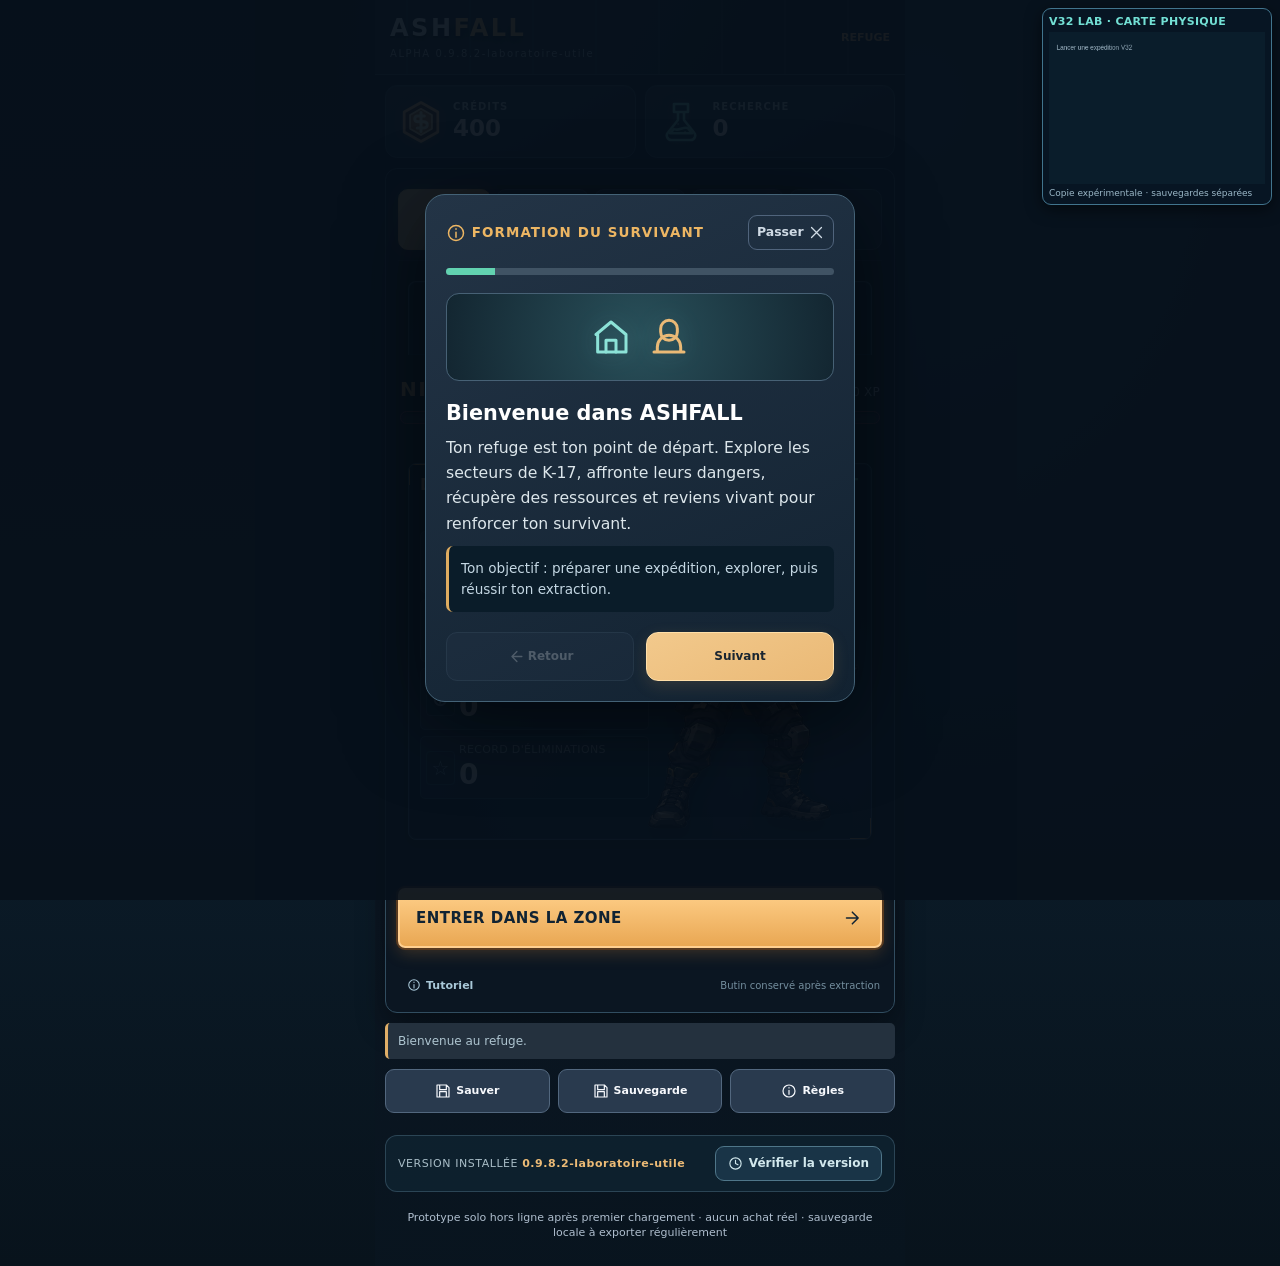
==== commit 18397584: "ASHFALL — Tactical Map V3, zoom tactile" ====
--- a/index.html
+++ b/index.html
@@ -1,6 +1,6 @@
 <!DOCTYPE html>
 
-<html lang="fr"><head><meta charset="utf-8"/><meta content="width=device-width, initial-scale=1,viewport-fit=cover,maximum-scale=1,user-scalable=no" name="viewport"/><meta content="yes" name="apple-mobile-web-app-capable"/><meta content="black-translucent" name="apple-mobile-web-app-status-bar-style"/><meta content="ASHFALL" name="apple-mobile-web-app-title"/><meta content="#0b131e" name="theme-color"/><link href="manifest.webmanifest" rel="manifest"/><link href="icon-192.png" rel="apple-touch-icon"/><link href="game.css?v=prep-premium-v1" rel="stylesheet"/><link href="identity-tokens.css?v=mr942" rel="stylesheet"/><link href="identity-components.css?v=mr942" rel="stylesheet"/><link href="identity-integrated.css?v=mr942" rel="stylesheet"/><link href="loot-phase.css?v=mr942" rel="stylesheet"/><link href="progression-phase.css?v=mr942" rel="stylesheet"/><link href="equipment-phase.css?v=mr942" rel="stylesheet"/><link href="longterm-phase.css?v=mr942" rel="stylesheet"/><link href="home-simplified.css?v=mr942" rel="stylesheet"/><link href="refuge-ui-clean.css?v=mr942" rel="stylesheet"/><link href="equipment2.css?v=mr942" rel="stylesheet"/><link href="graphics-p1.css?v=mr942" rel="stylesheet"/><meta content="0.9.8.2-laboratoire-utile" name="ashfall-build"/><title>ASHFALL — K-17</title><style id="ash928-ui">
+<html lang="fr"><head><meta charset="utf-8"/><meta content="width=device-width, initial-scale=1,viewport-fit=cover,maximum-scale=1,user-scalable=no" name="viewport"/><meta content="yes" name="apple-mobile-web-app-capable"/><meta content="black-translucent" name="apple-mobile-web-app-status-bar-style"/><meta content="ASHFALL" name="apple-mobile-web-app-title"/><meta content="#0b131e" name="theme-color"/><link href="manifest.webmanifest" rel="manifest"/><link href="icon-192.png" rel="apple-touch-icon"/><link href="game.css?v=reward-dot-v291" rel="stylesheet"/><link href="identity-tokens.css?v=mr942" rel="stylesheet"/><link href="identity-components.css?v=mr942" rel="stylesheet"/><link href="identity-integrated.css?v=mr942" rel="stylesheet"/><link href="loot-phase.css?v=mr942" rel="stylesheet"/><link href="progression-phase.css?v=mr942" rel="stylesheet"/><link href="equipment-phase.css?v=mr942" rel="stylesheet"/><link href="longterm-phase.css?v=mr942" rel="stylesheet"/><link href="home-simplified.css?v=mr942" rel="stylesheet"/><link href="refuge-ui-clean.css?v=mr942" rel="stylesheet"/><link href="equipment2.css?v=mr942" rel="stylesheet"/><link href="graphics-p1.css?v=mr942" rel="stylesheet"/><meta content="0.9.8.2-laboratoire-utile" name="ashfall-build"/><title>LAB V32 — ASHFALL — K-17</title><style id="ash928-ui">
 .ash927-bag .weapon-art-img,.ash927-bag .weapon-art,.eq2-owned-card .weapon-art-img,.ash927-compare-picture img,.ash927-tile-picture img,.ash927-slot-picture img{object-fit:contain!important;max-width:94%!important;max-height:94%!important;width:auto!important;height:auto!important;display:block!important;margin:auto!important;transform:none!important;}
 .ash928-illustration{display:block;width:100%;height:100%;max-width:80px;max-height:80px;filter:drop-shadow(0 3px 3px #0009)}
 .ash925-gear-art{display:flex!important;align-items:center;justify-content:center;width:100%;height:100%}
@@ -20,7 +20,7 @@
 .ash-power-details summary::-webkit-details-marker{display:none}.ash-power-details summary::after{content:'⌄';font-size:18px;line-height:1}.ash-power-details[open] summary::after{content:'⌃'}
 .ash-power-details .ash-power-synergy{margin-top:12px}
 @media(max-width:380px){.ash-power-grid span{font-size:10px!important}.ash-power-grid b{font-size:12px}}
-</style><link rel="stylesheet" href="rarity-aura-v1.css?v=1"><style>
+</style><link rel="stylesheet" href="rarity-aura-v1.css?v=282"><style>
 /* ASHFALL — filtres pictogrammes compacts atelier */
 #ash-v21-workshop-panel .ash-ws-icon-filters{display:grid!important;grid-template-columns:repeat(7,minmax(0,1fr));gap:5px!important;align-items:stretch;margin:12px 0 4px}
 #ash-v21-workshop-panel .ash-ws-icon-filters .ash-ws-icon-filter{display:flex;align-items:center;justify-content:center;min-width:0;width:100%;aspect-ratio:1/1;min-height:0;padding:0!important;border-radius:10px;font-size:clamp(17px,4.3vw,25px);line-height:1;color:#b9cfd8;background:#122c3b;border:1px solid #34566a;touch-action:manipulation}
@@ -29,7 +29,7 @@
 @media(max-width:370px){#ash-v21-workshop-panel .ash-ws-icon-filters{gap:3px!important}#ash-v21-workshop-panel .ash-ws-icon-filters .ash-ws-icon-filter{border-radius:7px}}
 </style><link rel="stylesheet" href="ash-filter-icons-v2.css?v=3"><style id="ash-level-rewards-v1">
 .ash-chest-subtabs{display:grid;grid-template-columns:1fr 1fr;gap:5px;padding:5px;margin:16px 0 20px;background:#102636;border:1px solid #2d4c5e;border-radius:13px}.ash-chest-subtabs button{min-height:45px;background:transparent;color:#a9c1cf;border:0;border-radius:9px;font-weight:800;letter-spacing:.08em;font-size:12px}.ash-chest-subtabs button.active{background:#edc28b;color:#122534}.ash-level-rewards[hidden],.ash-chest-offers[hidden],.ash-chest-conditions[hidden]{display:none!important}.ash-lr-summary{display:flex;align-items:center;justify-content:space-between;gap:10px;margin:10px 0 16px;color:#a9c1cf;font-size:11px;letter-spacing:.1em}.ash-lr-summary strong{color:#edc28b;white-space:nowrap}.ash-lr-list{display:grid;gap:8px}.ash-lr-item{display:flex;align-items:center;gap:12px;padding:14px 12px;background:#102635;border:1px solid #294759;border-radius:12px;min-width:0}.ash-lr-item.ready{border-color:#b08a58;background:#192f3b}.ash-lr-item.locked{opacity:.56}.ash-lr-num{flex:0 0 36px;font-size:17px;font-weight:900;color:#edc28b;font-variant-numeric:tabular-nums}.ash-lr-info{flex:1;min-width:0;display:flex;flex-direction:column;gap:3px}.ash-lr-info small{font-size:9px;letter-spacing:.12em;color:#8eaaba}.ash-lr-info strong{font-size:13px;color:#eef5f8}.ash-lr-info span{font-size:11px;color:#9cb5c3}.ash-lr-item button,.ash-lr-legacy button{background:#edc28b;color:#152838;border:0;border-radius:9px;padding:11px 10px;font-size:10px;font-weight:900;letter-spacing:.04em}.ash-lr-state{font-size:9px;letter-spacing:.05em;color:#92adbc;text-align:right}.ash-lr-item.claimed .ash-lr-state{color:#8fd4b4}.ash-lr-legacy{display:flex;align-items:center;justify-content:space-between;gap:10px;padding:12px;border:1px solid #b08a58;border-radius:10px;color:#eac18a;font-size:12px}@media(max-width:400px){.ash-lr-item{gap:8px;padding:11px 8px}.ash-lr-num{flex-basis:28px}.ash-lr-info strong{font-size:12px}.ash-lr-item button{padding:10px 7px;font-size:9px}}
-</style><link rel="stylesheet" href="ash-home-v2.css?v=31"/></head><body><svg aria-hidden="true" height="0" style="position:absolute;inline-size:0;block-size:0;overflow:hidden" width="0" xmlns="http://www.w3.org/2000/svg"><defs>
+</style><link rel="stylesheet" href="ash-home-v2.css?v=31"/><link rel="stylesheet" href="tactical-map-v3-experimental.css?v=3"/></head><body><svg aria-hidden="true" height="0" style="position:absolute;inline-size:0;block-size:0;overflow:hidden" width="0" xmlns="http://www.w3.org/2000/svg"><defs>
 <symbol fill="none" id="af-i-home" stroke="currentColor" stroke-linecap="round" stroke-linejoin="round" stroke-width="1.8" viewbox="0 0 24 24"><path d="M3 10.5 12 3l9 7.5V21H4V10.5"></path><path d="M9 21v-7h6v7"></path></symbol>
 <symbol fill="none" id="af-i-survivor" stroke="currentColor" stroke-linecap="round" stroke-linejoin="round" stroke-width="1.8" viewbox="0 0 24 24"><path d="M7 7a5 5 0 0 1 10 0v2a5 5 0 0 1-10 0V7Z"></path><path d="M5 21v-3a7 7 0 0 1 14 0v3M3 21h18"></path></symbol>
 <symbol fill="none" id="af-i-merchant" stroke="currentColor" stroke-linecap="round" stroke-linejoin="round" stroke-width="1.8" viewbox="0 0 24 24"><path d="M3 9h18l-2-5H5L3 9ZM5 9v12h14V9M8 21v-7h8v7"></path><path d="M9 6h6"></path></symbol>
@@ -109,7 +109,7 @@
 <p class="ash-objective-hint" hidden="" id="progressObjectiveHint"></p>
 </div>
 </div></section><section hidden="" id="game"><div class="gamebar" id="afHudBar" aria-label="Interface expédition"><div class="af-status"><div class="af-heart" role="img" aria-label="Points de vie"><svg viewBox="0 0 100 100" aria-hidden="true"><defs><clipPath id="afHeartClip"><path d="M50 88 C40 78 7 56 7 31 C7 10 32 4 50 25 C68 4 93 10 93 31 C93 56 60 78 50 88 Z"/></clipPath></defs><path d="M50 88 C40 78 7 56 7 31 C7 10 32 4 50 25 C68 4 93 10 93 31 C93 56 60 78 50 88 Z" fill="#29151c" stroke="#fd5260" stroke-width="2"/><rect id="hpFill" x="0" y="0" width="100" height="100" fill="#f2394e" clip-path="url(#afHeartClip)"/></svg><b id="hpText">100</b></div><div class="af-xp" role="img" aria-label="Expérience"><svg viewBox="0 0 100 100" aria-hidden="true"><defs><clipPath id="afXpClip"><path d="M50 6 89 27 89 72 50 94 11 72 11 27Z"/></clipPath></defs><path d="M50 6 89 27 89 72 50 94 11 72 11 27Z" fill="#0c3440" stroke="#33d9ee" stroke-width="2"/><rect id="xpFill" x="0" y="0" width="100" height="100" fill="#35d9ef" clip-path="url(#afXpClip)"/></svg><b id="xpDisplay">XP</b></div></div><div class="ash-contract-hud af-contract-stack" id="ashContractHud" aria-label="Progression des trois contrats"></div><button id="mapBtn" type="button" class="af-map" aria-label="Ouvrir la carte complète"><span id="ashMiniMap"></span><span class="af-map-count" id="ashMiniMapCount"></span></button><div class="af-hud-actions"><button id="bagBtn" type="button" class="af-action af-bag" aria-label="Ouvrir le sac"><svg viewBox="0 0 32 32" aria-hidden="true"><path d="M12 10V7a4 4 0 0 1 8 0v3M7 12h18l2 17H5zM12 15v3m8-3v3" stroke="currentColor" fill="none" stroke-width="2.2" stroke-linecap="round" stroke-linejoin="round"/></svg><span id="bagCount">0/12</span></button><button id="pauseBtn" type="button" class="af-action af-pause" aria-label="Pause"><svg viewBox="0 0 32 32" aria-hidden="true"><rect x="8" y="6" width="5" height="20" rx="1" fill="currentColor"/><rect x="19" y="6" width="5" height="20" rx="1" fill="currentColor"/></svg></button></div><span id="roomTitle" hidden>K-17</span></div><div aria-live="polite" class="ui-mission" hidden="" id="uiMission"></div>
-<div aria-live="polite" class="ash-loot-toast" hidden="" id="ashLootToast" role="status"></div><div id="stage"><canvas aria-label="Terrain de jeu" height="400" id="canvas" width="360"></canvas><div hidden="" id="hint"></div><div aria-label="Joystick de déplacement" id="joystickZone"><div id="joyBase"><div id="joyKnob"></div></div></div><div hidden="" id="overlay"></div></div></section><section aria-live="polite" hidden="" id="runDebrief"></section><div id="log" role="status">Bienvenue au refuge.</div><div class="line foot"><button id="saveBtn"><svg aria-hidden="true" class="af-icon" focusable="false" viewbox="0 0 24 24"><use href="#af-i-save"></use></svg> Sauver</button><button id="backupBtn"><svg aria-hidden="true" class="af-icon" focusable="false" viewbox="0 0 24 24"><use href="#af-i-save"></use></svg> Sauvegarde</button><button id="rulesBtn"><svg aria-hidden="true" class="af-icon" focusable="false" viewbox="0 0 24 24"><use href="#af-i-info"></use></svg> Règles</button></div><section class="panel" hidden="" id="tools"><div class="line"><h3 id="toolsTitle"></h3><button aria-label="Fermer" id="toolsClose"><svg aria-hidden="true" class="af-icon" focusable="false" viewbox="0 0 24 24"><use href="#af-i-close"></use></svg></button></div><div id="toolsBody"></div></section><div aria-label="État de la version" class="ash-update-panel"><span>VERSION INSTALLÉE <b id="ashVersion">0.9.8.2-laboratoire-utile</b></span><button aria-label="Vérifier la version publiée du jeu" id="ashCheckUpdate" type="button"><svg aria-hidden="true" class="af-icon" focusable="false" viewbox="0 0 24 24"><use href="#af-i-clock"></use></svg> Vérifier la version</button><small aria-live="polite" id="ashUpdateMessage" role="status"></small></div><small class="footer">Prototype solo hors ligne après premier chargement · aucun achat réel · sauvegarde locale à exporter régulièrement</small></div></main><script defer="" src="identity.js?v=mr942"></script><script defer="" src="equipment2-core.js?v=loot-balance-v1"></script><script defer="" src="survivant-topdown.js?v=mr942"></script><script defer="" src="p01-graphics.js?v=env5-industrial-982"></script><script defer="" src="generator25.js?v=mr942"></script><script defer="" src="ash-survivor3d-v1.js?v=3d1"></script><script defer="" src="ash-bestiary3d-v1.js?v=rebuiltv3"></script><script defer="" src="game.js?v=home-v2-1"></script><script defer="" src="immersion.js?v=mr942"></script><div aria-label="Tutoriel ASHFALL" aria-modal="true" class="ash-tutorial" hidden="" id="tutorialModal" role="dialog"><div class="ash-tutorial-card"><div class="ash-tutorial-header"><b><svg aria-hidden="true" class="af-icon" viewbox="0 0 24 24"><use href="#af-i-info"></use></svg> FORMATION DU SURVIVANT</b><button id="tutorialSkip" type="button">Passer <svg aria-hidden="true" class="af-icon" focusable="false" viewbox="0 0 24 24"><use href="#af-i-close"></use></svg></button></div><div class="ash-tutorial-progress" id="tutorialProgress"></div><div aria-hidden="true" class="ash-tutorial-scene" id="tutorialScene"></div><h2 id="tutorialTitle"></h2><p id="tutorialDesc"></p><div class="ash-tutorial-tip" id="tutorialTip"></div><div class="ash-tutorial-actions"><button id="tutorialPrev" type="button"><svg aria-hidden="true" class="af-icon" focusable="false" viewbox="0 0 24 24"><use href="#af-i-back"></use></svg> Retour</button><button class="primary" id="tutorialNext" type="button">Suivant <svg aria-hidden="true" class="af-icon" focusable="false" viewbox="0 0 24 24"><use href="#af-i-next"></use></svg></button></div></div></div><script>document.getElementById("characterHeldWeaponImage").dataset.pistolSrc=document.getElementById("characterHeldWeaponImage").src;</script><script id="ash-version-control">(function(){
+<div aria-live="polite" class="ash-loot-toast" hidden="" id="ashLootToast" role="status"></div><div id="stage"><canvas aria-label="Terrain de jeu" height="400" id="canvas" width="360"></canvas><div hidden="" id="hint"></div><div aria-label="Joystick de déplacement" id="joystickZone"><div id="joyBase"><div id="joyKnob"></div></div></div><div hidden="" id="overlay"></div></div></section><section aria-live="polite" hidden="" id="runDebrief"></section><div id="log" role="status">Bienvenue au refuge.</div><div class="line foot"><button id="saveBtn"><svg aria-hidden="true" class="af-icon" focusable="false" viewbox="0 0 24 24"><use href="#af-i-save"></use></svg> Sauver</button><button id="backupBtn"><svg aria-hidden="true" class="af-icon" focusable="false" viewbox="0 0 24 24"><use href="#af-i-save"></use></svg> Sauvegarde</button><button id="rulesBtn"><svg aria-hidden="true" class="af-icon" focusable="false" viewbox="0 0 24 24"><use href="#af-i-info"></use></svg> Règles</button></div><section class="panel" hidden="" id="tools"><div class="line"><h3 id="toolsTitle"></h3><button aria-label="Fermer" id="toolsClose"><svg aria-hidden="true" class="af-icon" focusable="false" viewbox="0 0 24 24"><use href="#af-i-close"></use></svg></button></div><div id="toolsBody"></div></section><div aria-label="État de la version" class="ash-update-panel"><span>VERSION INSTALLÉE <b id="ashVersion">0.9.8.2-laboratoire-utile</b></span><button aria-label="Vérifier la version publiée du jeu" id="ashCheckUpdate" type="button"><svg aria-hidden="true" class="af-icon" focusable="false" viewbox="0 0 24 24"><use href="#af-i-clock"></use></svg> Vérifier la version</button><small aria-live="polite" id="ashUpdateMessage" role="status"></small></div><small class="footer">Prototype solo hors ligne après premier chargement · aucun achat réel · sauvegarde locale à exporter régulièrement</small></div></main><script defer="" src="identity.js?v=mr942"></script><script defer="" src="equipment2-core.js?v=difficulty-v29"></script><script defer="" src="survivant-topdown.js?v=mr942"></script><script defer="" src="p01-graphics.js?v=env5-industrial-982"></script><script defer="" src="generator25.js?v=mr942"></script><script defer="" src="ash-survivor3d-v1.js?v=3d1"></script><script defer="" src="ash-bestiary3d-v1.js?v=rebuiltv3"></script><script defer="" src="v32-browser-bundle.js?v=lab-v32"></script><script defer="" src="game.js?v=reward-dot-v291"></script><script defer="" src="immersion.js?v=mr942"></script><div aria-label="Tutoriel ASHFALL" aria-modal="true" class="ash-tutorial" hidden="" id="tutorialModal" role="dialog"><div class="ash-tutorial-card"><div class="ash-tutorial-header"><b><svg aria-hidden="true" class="af-icon" viewbox="0 0 24 24"><use href="#af-i-info"></use></svg> FORMATION DU SURVIVANT</b><button id="tutorialSkip" type="button">Passer <svg aria-hidden="true" class="af-icon" focusable="false" viewbox="0 0 24 24"><use href="#af-i-close"></use></svg></button></div><div class="ash-tutorial-progress" id="tutorialProgress"></div><div aria-hidden="true" class="ash-tutorial-scene" id="tutorialScene"></div><h2 id="tutorialTitle"></h2><p id="tutorialDesc"></p><div class="ash-tutorial-tip" id="tutorialTip"></div><div class="ash-tutorial-actions"><button id="tutorialPrev" type="button"><svg aria-hidden="true" class="af-icon" focusable="false" viewbox="0 0 24 24"><use href="#af-i-back"></use></svg> Retour</button><button class="primary" id="tutorialNext" type="button">Suivant <svg aria-hidden="true" class="af-icon" focusable="false" viewbox="0 0 24 24"><use href="#af-i-next"></use></svg></button></div></div></div><script>document.getElementById("characterHeldWeaponImage").dataset.pistolSrc=document.getElementById("characterHeldWeaponImage").src;</script><script id="ash-version-control">(function(){
 'use strict';
 const VERSION='0.9.8.2-laboratoire-utile';
 const button=document.getElementById('ashCheckUpdate');
@@ -197,7 +197,7 @@
 #ash-v21-workshop-panel .ash-ws-detail-head small{font-size:12px}
 #ash-v21-workshop-panel .ash-ws-close{background:#243c4d;border:1px solid #648291;color:#e7f2f5;border-radius:9px;padding:12px;font-weight:700}
 @media(max-width:340px){#ash-v21-workshop-panel .ash-ws-tile .ash-ws-summary{min-height:160px}#ash-v21-workshop-panel .ash-ws-tile .ash-ws-art{height:90px}}
-</style><script defer src="rarity-aura-v1.js?v=1"></script><style id="ash-ws-modal-layer-fix">
+</style><script defer src="rarity-canvas-v1.js?v=282"></script><script defer src="rarity-aura-v1.js?v=282"></script><style id="ash-ws-modal-layer-fix">
 /* Correctif Atelier : les auras ne doivent jamais créer une couche au-dessus de la fiche. */
 #ash-v21-workshop-panel .ash-ws-list{isolation:isolate}
 #ash-v21-workshop-panel details.ash-ws-tile{z-index:0}
@@ -206,4 +206,4 @@
 #ash-v21-workshop-panel details.ash-ws-tile[open]::before{display:none!important}
 #ash-v21-workshop-panel details.ash-ws-tile[open]>.ash-ws-summary{z-index:0!important}
 #ash-v21-workshop-panel details.ash-ws-tile[open]>.ash-ws-detail{isolation:isolate}
-</style></body></html>
+</style><script defer src="v32-lab-overlay.js"></script></body></html>
--- a/game.css
+++ b/game.css
@@ -1121,3 +1121,59 @@
 .ash-difficulty-option strong{font-size:13px;letter-spacing:.05em}
 .ash-difficulty-option small{font-size:11px;color:#9fb8c5;line-height:1.3}
 .ash-difficulty-check{color:#e9c18a;font-size:20px}
+
+/* ASHFALL Tactical Map V2: phone-first legibility, no gameplay changes */
+.ash-map-scroll{display:flex;justify-content:flex-start;align-items:flex-start;max-height:62dvh;padding:12px;scrollbar-width:thin;scrollbar-color:#517c91 #0b1b25;touch-action:pan-x pan-y;background:linear-gradient(160deg,#0b2130,#07131f)!important;border:1px solid #47748b!important}
+.ash-map-full-svg{min-width:0;flex:none;filter:drop-shadow(0 2px 6px #0005)}
+.ash-map-v2-legend{display:flex;flex-wrap:wrap;gap:8px 14px;margin:12px 0 5px;font-size:11px;font-weight:700;color:#cbdde9}
+.ash-map-v2-legend span{display:inline-flex;align-items:center;gap:6px}
+.ash-map-v2-legend i{width:9px;height:9px;display:inline-block;border-radius:50%;box-shadow:0 0 7px #ffffff33}
+.ash-map-v2-help{font-size:11px;color:#93b2c5;margin:7px 0}
+#afHudBar #ashMiniMap svg{filter:drop-shadow(0 1px 2px #0008)}
+@media(max-width:440px){.ash-map-scroll{padding:8px;max-height:60dvh}.ash-map-v2-legend{gap:8px 10px}}
+
+/* Tactical Map V2.1 — cartographic legibility */
+.ash-map-scroll{min-height:290px;max-height:58dvh;justify-content:center;align-items:center;overflow:auto;padding:12px!important;background:#081a27!important}
+.ash-map-full-svg{display:block;max-width:none;min-width:100%;height:auto;flex-shrink:0}
+#afHudBar #ashMiniMap svg,.ash-map-mini-svg{display:block;width:100%!important;height:100%!important;max-width:none;filter:none!important}
+.ash-map-annotation text{paint-order:stroke;stroke:#071923;stroke-width:3px;stroke-linejoin:round}
+@media(max-width:440px){.ash-map-scroll{min-height:270px;max-height:55dvh;padding:8px!important}}
+
+/* ASHFALL Tactical Map V2.2 — readability and touch-first map */
+.ash-map-scroll{justify-content:flex-start!important;align-items:flex-start!important;min-height:300px!important;max-height:58dvh!important;overflow:auto!important;touch-action:pan-x pan-y;scrollbar-width:thin;}
+.ash-map-full-svg{min-width:0!important;width:auto!important;height:auto!important;max-width:none!important;flex-shrink:0!important;}
+.ash-map-mini-svg{width:100%!important;height:100%!important;object-fit:contain;}
+.ash-map-poi-title{margin:12px 0 6px;color:#d7e8f1;font-weight:800;font-size:12px;letter-spacing:.09em;}
+.ash-map-poi-list{display:flex;gap:7px;flex-wrap:wrap;}
+.ash-map-poi{border:1px solid #47758b;background:#153043;border-radius:8px;color:#d8ecf5;padding:6px 9px;font-size:12px;}
+.ash-map-poi-empty{font-size:12px;color:#90adbd;}
+
+/* Tactical Map V2.3 — mobile readability and touch targets */
+.ash-map-poi-action{font:inherit;cursor:pointer;color:#d8f0f7;min-height:38px;border:1px solid #4a879e;background:#18374b;border-radius:9px;padding:8px 12px;touch-action:manipulation}
+.ash-map-poi-action:focus-visible,.ash-map-recenter:focus-visible{outline:2px solid #74edf2;outline-offset:2px}
+.ash-map-recenter{margin-left:auto;background:#123f52;border:1px solid #5cb8c8;border-radius:8px;color:#aaf1f4;padding:6px 12px;min-height:34px;cursor:pointer}
+.ash-map-poi-title{display:flex;align-items:center;gap:8px;flex-wrap:wrap}
+.ash-map-scroll{overscroll-behavior:contain;scrollbar-width:thin}
+.ash-map-mini-svg{width:100%;height:100%;display:block;overflow:hidden}
+#ashMiniMap{overflow:hidden}
+@media(max-width:440px){.ash-map-poi-action{min-height:42px}}
+
+/* ASHFALL Inventory UX V1 — navigation tactile et boutons */
+.ash-inventory-swipe-nav{display:flex;align-items:center;justify-content:space-between;gap:8px;padding:6px 0 12px;color:#9ac2d4;font-size:11px;text-align:center;touch-action:pan-y}
+.ash-inventory-swipe-nav button{flex:0 0 38px;min-height:38px;border:1px solid #4c829a;border-radius:9px;background:#183449;color:#a9f4ff;font-size:25px;line-height:1;cursor:pointer}
+.ash-inventory-swipe-nav span{flex:1;min-width:0}
+#inventorySelection,.mr-detail,.ash927-compare{touch-action:pan-y}
+
+/* V2.9 difficulty picker — actionable buttons, accessible focus */
+button.ash-difficulty-option{width:100%;font:inherit;text-align:left;cursor:pointer}
+button.ash-difficulty-option:disabled{cursor:not-allowed}
+button.ash-difficulty-option:focus-visible{outline:2px solid #e9c18a;outline-offset:2px}
+
+/* V2.9.1 — Point doré : récompense de niveau ou ancien bon non réclamé. */
+.refuge-tab.ash-reward-pending,.ash-chest-subtabs button.ash-reward-pending{position:relative}
+.refuge-tab.ash-reward-pending::after,.ash-chest-subtabs button.ash-reward-pending::after{
+ content:"";position:absolute;top:5px;right:6px;width:8px;height:8px;
+ border-radius:50%;background:#edc28b;border:1px solid #fff0cb;
+ box-shadow:0 0 0 2px #142b38,0 0 8px rgba(237,194,139,.75);
+ pointer-events:none;z-index:2;
+}
--- a/laboratoire-k17.css
+++ b/laboratoire-k17.css
@@ -1,3 +1,13 @@
 /* LABORATOIRE K-17 — écran permanent, iPhone portrait */
 .lab-legacy-controls{display:none!important}.lab-k17{color:#e9f2f7;min-width:0;max-width:100%;font-family:inherit}.lab-hero{position:relative;overflow:hidden;border:1px solid #366075;border-radius:16px;padding:22px 18px 17px;background:radial-gradient(ellipse at 78% 18%,#235465 0%,transparent 45%),linear-gradient(145deg,#102c3d,#081622 75%);box-shadow:inset 0 0 40px #091d29}.lab-hero:before{content:'⚗';position:absolute;right:21px;top:10px;font-size:82px;color:#6ee2d5;opacity:.13;transform:rotate(-16deg)}.lab-eyebrow{font-size:10px;letter-spacing:2px;font-weight:800;color:#e9b772}.lab-hero h3{font-size:27px;letter-spacing:2px;margin:11px 0 5px;color:#f0f5f9}.lab-hero p{color:#afc6d2;font-size:13px;margin:0 0 22px;line-height:1.5;max-width:260px}.lab-hero-bottom{display:flex;justify-content:space-between;gap:8px;color:#b8d0dc;font-size:10px;letter-spacing:1px;font-weight:700}.lab-hero-bottom b{font-size:14px;color:#8fe1d9}.lab-meter{width:100%;height:7px;border-radius:20px;background:#284354;overflow:hidden;margin-top:9px}.lab-meter i{display:block;height:100%;border-radius:20px;background:linear-gradient(90deg,#2b8d9f,#8de8d5);transition:width .2s}.lab-heading{display:flex;align-items:baseline;justify-content:space-between;gap:8px;margin:22px 0 11px}.lab-heading b{font-size:12px;letter-spacing:1.3px}.lab-heading small{font-size:10px;color:#a8becb}.lab-stations{display:grid;grid-template-columns:repeat(2,minmax(0,1fr));gap:10px}.lab-station{border:1px solid #34556a;border-radius:13px;background:#122d3e;min-width:0;min-height:116px;display:flex;flex-direction:column;align-items:flex-start;justify-content:center;gap:9px;padding:13px;color:#e4f2f7;text-align:left;cursor:pointer}.lab-station.selected{border-color:#79e1d8;background:#1a3d4c;box-shadow:inset 0 0 0 1px #55b9bb}.lab-station-icon{font-size:27px;line-height:1;color:#89ded9}.lab-station strong{font-size:11px;letter-spacing:.6px;overflow-wrap:anywhere}.lab-station small{font-size:10px;color:#9fbfcf}.lab-branch{border:1px solid #35596b;border-radius:15px;padding:13px;background:#0b1c2a;margin-top:18px}.lab-branch-head{display:flex;justify-content:space-between;align-items:center;gap:9px;margin:4px 2px 15px}.lab-branch-head h3{font-size:17px;margin:7px 0 0}.lab-branch-progress{color:#90d9d2;font-size:12px;white-space:nowrap}.lab-tech{padding:14px;border:1px solid #35596b;border-radius:13px;background:#132d3d;margin:0 0 11px;min-width:0}.lab-tech:last-child{margin-bottom:0}.lab-tech-top{display:flex;align-items:center;gap:10px}.lab-tech-icon{width:39px;height:39px;border:1px solid #4a7883;background:#1b3b4c;border-radius:10px;display:grid;place-items:center;font-size:22px;color:#9de1d8;flex-shrink:0}.lab-tech-top>div{flex:1;min-width:0}.lab-tech-top strong{display:block;font-size:14px}.lab-tech-top small{display:block;color:#94b6c3;font-size:9px;letter-spacing:1px;margin-top:5px}.lab-tech-level{font-size:11px;color:#9de1d8;white-space:nowrap}.lab-tech p{font-size:12px;line-height:1.5;color:#b6cbd5;margin:12px 0}.lab-tech-stats{display:flex;justify-content:space-between;gap:8px;align-items:center;font-size:11px;color:#a5c4d0}.lab-tech-stats b{color:#e9b772;font-size:12px}.lab-buy{width:100%;margin-top:12px;padding:12px 8px;border:1px solid #d9a764;border-radius:10px;background:linear-gradient(110deg,#efc887,#d2a161);color:#102231;font-weight:800;font-size:12px;min-height:44px}.lab-buy:disabled{background:#294253;color:#9fb5c0;border-color:#476273;opacity:.75}.lab-locked{background:#101f2c;border-color:#263c4b;opacity:.85}.lab-locked .lab-tech-icon{border-color:#344757;color:#94a9b3}.lab-lock-info{background:#182a36;color:#9fb4c0;padding:10px;border-radius:9px;font-size:11px;line-height:1.45}.lab-future{margin:15px 0 7px;border:1px dashed #5e6d70;border-radius:12px;padding:15px;background:#152737}.lab-future span{color:#e5b775;font-weight:800;letter-spacing:1px;font-size:12px}.lab-future p{color:#b3c9d3;font-size:12px;line-height:1.6;margin:8px 0 0}.lab-error{padding:15px;border:1px solid #a55b5b;border-radius:10px;color:#ffd5d5}@media(min-width:700px){.lab-stations{grid-template-columns:repeat(3,minmax(0,1fr))}}
 .ash-permanent-page #refuge-permanent-upgrades.lab-legacy-controls{display:none!important}
+
+/* ASHFALL — Laboratoire compact : retrait de l'en-tête redondant. */
+#refuge-page-progress .ash-permanent-title,
+#refuge-page-progress .ash-permanent-help{display:none!important}
+#refuge-page-progress .lab-hero-bottom{align-items:center}
+#refuge-page-progress .lab-research-wallet{display:flex;align-items:center;justify-content:center;gap:9px;flex:0 0 auto;padding:8px 11px;border:1px solid #37677a;border-radius:12px;background:#123244;letter-spacing:normal;color:#91e3db}
+#refuge-page-progress .lab-research-wallet svg{width:25px;height:25px;flex:none}
+#refuge-page-progress .lab-research-wallet span{display:flex;flex-direction:column;align-items:flex-start;gap:1px}
+#refuge-page-progress .lab-research-wallet b{font-size:21px;line-height:1.1;color:#91e3db}
+#refuge-page-progress .lab-research-wallet small{font-size:10px;color:#b9d2d9;font-weight:500;letter-spacing:0}
--- a/survivor-v2-polish.css
+++ b/survivor-v2-polish.css
@@ -21,3 +21,17 @@
 .ash-ws-filters{display:grid!important;grid-template-columns:repeat(3,minmax(0,1fr))!important;gap:8px!important}
 .ash-ws-filters button{min-width:0!important;padding:11px 5px!important;font-size:clamp(11px,2.8vw,15px)!important;white-space:nowrap}
 @media(min-width:650px){.ash-ws-filters{grid-template-columns:repeat(4,minmax(0,1fr))!important}}
+
+/* ASHFALL PATCH — Survivant compact: heading power, no redundant hero title. */
+#refuge-page-character .refuge-section-head{display:grid!important;grid-template-columns:minmax(0,1fr) auto!important;column-gap:10px!important;align-items:center!important;margin-bottom:5px!important}
+#refuge-page-character .refuge-section-head>.ui-eyebrow{grid-column:1;grid-row:1}
+#refuge-page-character .refuge-section-head>h2{grid-column:1;grid-row:2;margin:0!important}
+#refuge-page-character .refuge-section-head>#ashPowerV3{grid-column:2;grid-row:1 / span 2;display:flex!important;align-items:center!important;justify-content:center!important;min-width:112px!important;width:auto!important;margin:0!important;padding:8px 10px!important;border:1px solid #52768b!important;border-radius:12px!important;background:linear-gradient(145deg,#19384c,#102637)!important;box-shadow:none!important}
+#refuge-page-character .refuge-section-head>#ashPowerV3 .ash-power-head{display:flex!important;align-items:center!important;gap:8px!important;margin:0!important;padding:0!important;border:0!important;background:none!important}
+#refuge-page-character .refuge-section-head>#ashPowerV3 .ash-power-head:before{content:'⚡';font-size:21px;line-height:1;color:#f4b76b}
+#refuge-page-character .refuge-section-head>#ashPowerV3 .ash-power-head span{display:none!important}
+#refuge-page-character .refuge-section-head>#ashPowerV3 .ash-power-head strong{font-size:23px!important;line-height:1.1!important;color:#ffc17c!important;white-space:nowrap!important}
+#refuge-page-character .refuge-section-head>#ashPowerV3 .ash-power-grid,#refuge-page-character .refuge-section-head>#ashPowerV3 .ash-power-active,#refuge-page-character .refuge-section-head>#ashPowerV3 .ash-power-active-list,#refuge-page-character .refuge-section-head>#ashPowerV3 .ash-power-details{display:none!important}
+#refuge-page-character #survivor-panel-equipment>.sv-hero{margin-top:0!important;padding-top:0!important}
+#refuge-page-character #survivor-panel-equipment .sv-hero>.character-showcase{margin-top:0!important}
+@media(max-width:370px){#refuge-page-character .refuge-section-head>#ashPowerV3{min-width:95px!important;padding:7px!important}#refuge-page-character .refuge-section-head>#ashPowerV3 .ash-power-head strong{font-size:20px!important}}
--- a/rarity-aura-v1.css
+++ b/rarity-aura-v1.css
@@ -1,15 +1,18 @@
-/* ASHFALL — Aura de rareté V1 : effet contenu dans la case, sans changement de logique. */
-.ash-aura-item{--ash-aura-color:#aeb9c4;--ash-aura-strength:.07;position:relative;isolation:isolate}
-.ash-aura-item.ash-aura-common{--ash-aura-color:#aeb9c4;--ash-aura-strength:.045}
-.ash-aura-item.ash-aura-uncommon{--ash-aura-color:#45c48a;--ash-aura-strength:.17}
-.ash-aura-item.ash-aura-rare{--ash-aura-color:#4ca5ff;--ash-aura-strength:.27}
-.ash-aura-item.ash-aura-epic{--ash-aura-color:#ae66f4;--ash-aura-strength:.39}
-.ash-aura-item.ash-aura-legendary{--ash-aura-color:#f3b64c;--ash-aura-strength:.52}
-.ash-aura-item.ash-aura-mythic{--ash-aura-color:#ff4966;--ash-aura-strength:.68}
-.ash-aura-item::before{content:"";position:absolute;pointer-events:none;z-index:0;inset:3px;border-radius:inherit;background:radial-gradient(ellipse 62% 50% at 50% 36%,var(--ash-aura-color),transparent 92%);opacity:var(--ash-aura-strength)}
-.ash-aura-item.ash-aura-mythic::before{animation:ash-aura-breathe 4.8s ease-in-out infinite}
+/* ASHFALL Rarity Signature V2 — six official tiers; effect remains within item tiles. */
+.ash-aura-item{--ash-aura-color:#aeb9c4;--ash-aura-strength:.06;--ash-aura-glow:2px;position:relative;isolation:isolate}
+.ash-aura-common{--ash-aura-color:#aeb9c4;--ash-aura-strength:.045;--ash-aura-glow:1px}
+.ash-aura-uncommon{--ash-aura-color:#45c48a;--ash-aura-strength:.16;--ash-aura-glow:3px}
+.ash-aura-rare{--ash-aura-color:#4ca5ff;--ash-aura-strength:.25;--ash-aura-glow:5px}
+.ash-aura-epic{--ash-aura-color:#ae66f4;--ash-aura-strength:.36;--ash-aura-glow:7px}
+.ash-aura-legendary{--ash-aura-color:#f3b64c;--ash-aura-strength:.48;--ash-aura-glow:9px}
+.ash-aura-mythic{--ash-aura-color:#ff4966;--ash-aura-strength:.60;--ash-aura-glow:12px}
+.ash-aura-item::before{content:"";position:absolute;pointer-events:none;z-index:0;inset:3px;border-radius:inherit;background:radial-gradient(ellipse 65% 58% at 50% 40%,var(--ash-aura-color),transparent 94%);opacity:var(--ash-aura-strength)}
+.ash-aura-item::after{content:"";position:absolute;pointer-events:none;z-index:0;inset:2px;border-radius:inherit;box-shadow:inset 0 0 var(--ash-aura-glow) var(--ash-aura-color);opacity:.45}
 .ash-aura-item>*{position:relative;z-index:1}
-.ash-aura-item .mr-art,.ash-aura-item .sv-gear-art,.ash-aura-item .ash-ws-art{filter:drop-shadow(0 0 12px var(--ash-aura-color))}
-.ash-aura-item.ash-aura-common .mr-art,.ash-aura-item.ash-aura-common .sv-gear-art,.ash-aura-item.ash-aura-common .ash-ws-art{filter:none}
-@keyframes ash-aura-breathe{0%,100%{opacity:.63}50%{opacity:1}}
-@media(prefers-reduced-motion:reduce){.ash-aura-item.ash-aura-mythic::before{animation:none}}
+.ash-aura-item:is(:focus-within,.selected,.active,[aria-selected="true"]){--ash-aura-strength:.72}
+.ash-aura-item:is(:focus-within,.selected,.active,[aria-selected="true"])::after{opacity:.9}
+.ash-aura-epic::before,.ash-aura-legendary::before,.ash-aura-mythic::before{animation:ash-aura-breathe 5s ease-in-out infinite}
+.ash-aura-legendary::after{border:1px solid color-mix(in srgb,var(--ash-aura-color) 35%,transparent)}
+.ash-aura-mythic::after{border:1px solid color-mix(in srgb,var(--ash-aura-color) 55%,transparent)}
+@keyframes ash-aura-breathe{0%,100%{opacity:calc(var(--ash-aura-strength)*.75)}50%{opacity:var(--ash-aura-strength)}}
+@media(prefers-reduced-motion:reduce){.ash-aura-item::before{animation:none!important}}
--- a/ash-home-v2.css
+++ b/ash-home-v2.css
@@ -153,3 +153,8 @@
 .refuge-tab .ash-premium-tab-icon{width:26px;height:26px;display:block;margin:0 auto 4px;color:#a5c0d1;filter:drop-shadow(0 1px 3px #0008);transition:color .2s,filter .2s}
 .refuge-tab.active .ash-premium-tab-icon,.refuge-tab[aria-selected="true"] .ash-premium-tab-icon{color:#152b38;filter:drop-shadow(0 1px 1px #fff4)}
 @media(max-width:390px){.refuge-home-minimal .ash-home-profile{padding:9px 8px!important}.refuge-tab .ash-premium-tab-icon{width:23px;height:23px}}
+
+/* Accueil — correctif visuel ciblé : XP rouge et pseudo net */
+#refuge-page-home .ash-sp-home .ash-sp-track{height:13px!important;margin-top:10px!important;background:#1b2935!important;border:1px solid #6e3b43!important;border-radius:999px!important;overflow:hidden!important;box-shadow:inset 0 2px 5px #0008!important}
+#refuge-page-home .ash-sp-home .ash-sp-track>div{height:100%!important;min-height:100%!important;background:linear-gradient(90deg,#a91e2d 0%,#db3040 65%,#f0545b 100%)!important;border-radius:999px!important;box-shadow:inset 0 1px 0 #ffffff35,0 0 9px #d62b3b55!important;transition:width .25s ease!important}
+#refuge-page-home .ash-home-pseudo-button.is-locked{background:none!important;background-image:none!important;-webkit-background-clip:initial!important;background-clip:initial!important;-webkit-text-fill-color:#ffffff!important;color:#ffffff!important;text-shadow:none!important;filter:none!important;opacity:1!important;transform:none!important;position:relative!important;z-index:2!important}
--- a/tactical-map-v3-experimental.css
+++ b/tactical-map-v3-experimental.css
@@ -0,0 +1,11 @@
+/* Laboratory only: maps based on real V32 room rectangles. */
+#ashMiniMap svg.ash-v3-live {width:100%!important;height:100%!important;display:block;background:#091d2c;}
+.ash-map-scroll svg.ash-v3-live {display:block;background:#091d2c;max-width:none;}
+.ash-v3-live {touch-action:pan-x pan-y;}
+
+/* V32 main tactical map only. No effect on V31 */
+.ash-v3-zoom-controls{display:flex;align-items:center;gap:7px;margin:8px 0 9px;flex-wrap:wrap}
+.ash-v3-zoom-controls button{background:#16364b;color:#c7f8fc;border:1px solid #457d94;border-radius:8px;min-height:35px;min-width:37px;padding:5px 11px;font-weight:700}
+.ash-v3-zoom-controls [data-v32-zoom-label]{font-size:12px;color:#a8c4d5;min-width:46px;text-align:center}
+.ash-map-scroll[data-v32-map-viewport]{justify-content:flex-start!important;align-items:flex-start!important;touch-action:none!important;overflow:auto!important}
+.ash-map-scroll[data-v32-map-viewport] svg.ash-v3-live{display:block!important;flex:none!important;max-width:none!important;touch-action:none!important}
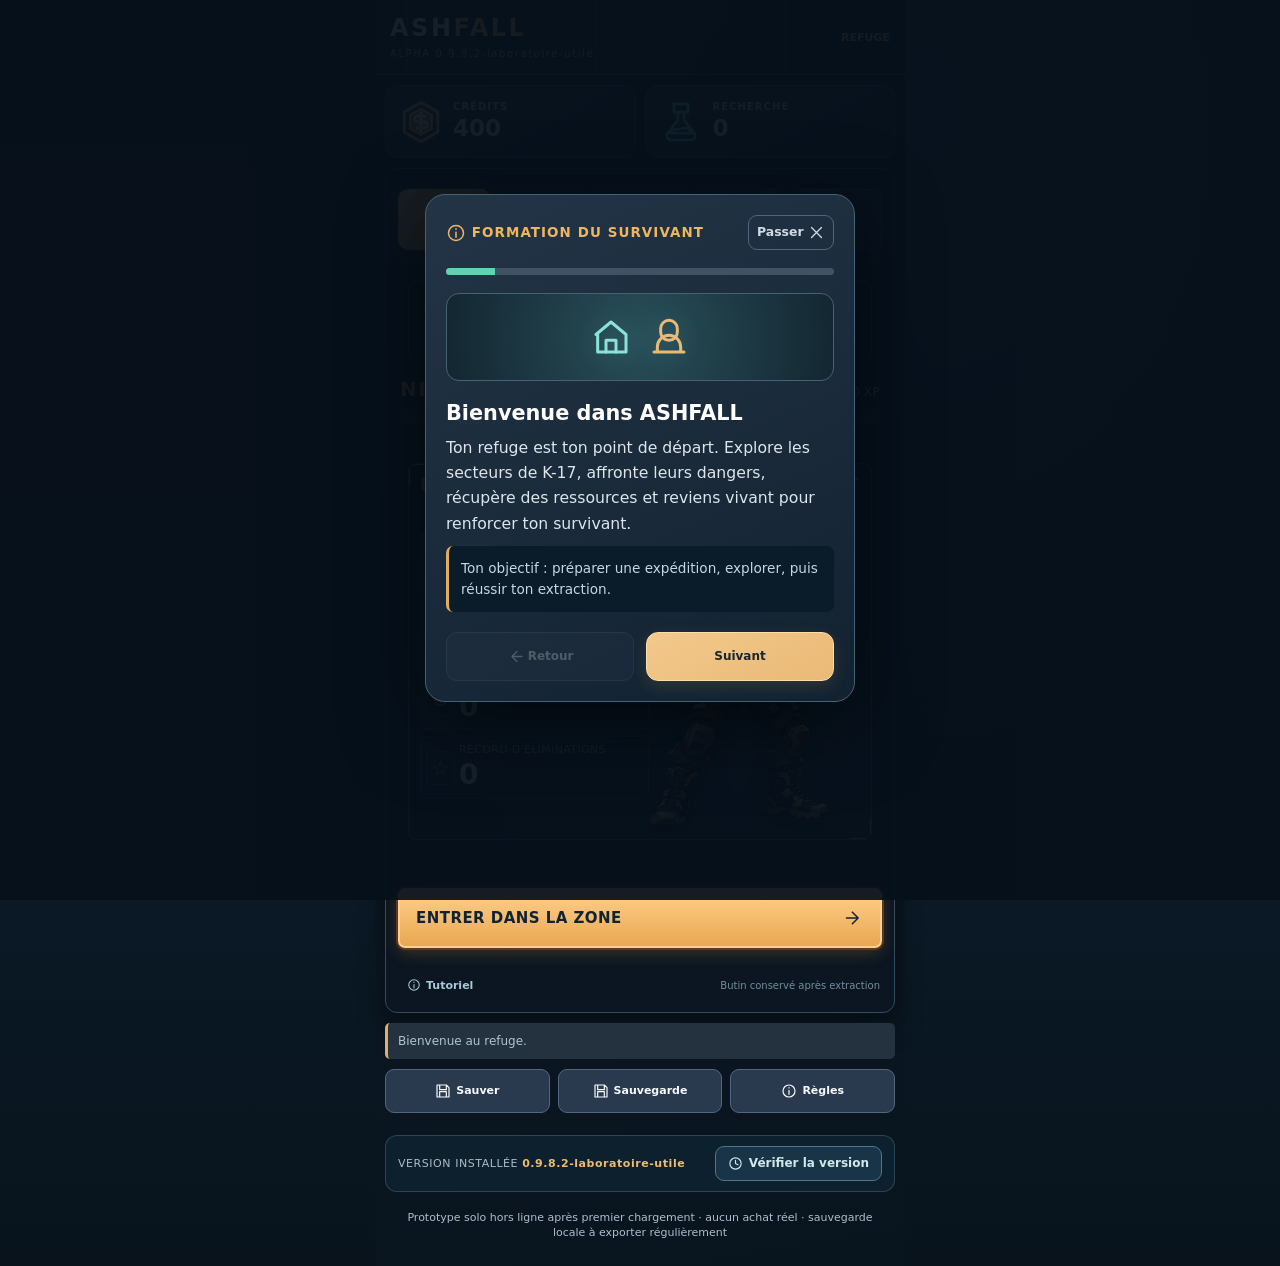
==== commit 80b68f28: "test" ====
--- a/index.html
+++ b/index.html
@@ -108,7 +108,7 @@
 <p class="refuge-progress-detail ash-technical-status" hidden="" id="refuge-progress-mirror">Progression en cours de chargement…</p>
 <p class="ash-objective-hint" hidden="" id="progressObjectiveHint"></p>
 </div>
-</div></section><section hidden="" id="game"><div class="gamebar" id="afHudBar" aria-label="Interface expédition"><div class="af-status"><div class="af-heart" role="img" aria-label="Points de vie"><svg viewBox="0 0 100 100" aria-hidden="true"><defs><clipPath id="afHeartClip"><path d="M50 88 C40 78 7 56 7 31 C7 10 32 4 50 25 C68 4 93 10 93 31 C93 56 60 78 50 88 Z"/></clipPath></defs><path d="M50 88 C40 78 7 56 7 31 C7 10 32 4 50 25 C68 4 93 10 93 31 C93 56 60 78 50 88 Z" fill="#29151c" stroke="#fd5260" stroke-width="2"/><rect id="hpFill" x="0" y="0" width="100" height="100" fill="#f2394e" clip-path="url(#afHeartClip)"/></svg><b id="hpText">100</b></div><div class="af-xp" role="img" aria-label="Expérience"><svg viewBox="0 0 100 100" aria-hidden="true"><defs><clipPath id="afXpClip"><path d="M50 6 89 27 89 72 50 94 11 72 11 27Z"/></clipPath></defs><path d="M50 6 89 27 89 72 50 94 11 72 11 27Z" fill="#0c3440" stroke="#33d9ee" stroke-width="2"/><rect id="xpFill" x="0" y="0" width="100" height="100" fill="#35d9ef" clip-path="url(#afXpClip)"/></svg><b id="xpDisplay">XP</b></div></div><div class="ash-contract-hud af-contract-stack" id="ashContractHud" aria-label="Progression des trois contrats"></div><button id="mapBtn" type="button" class="af-map" aria-label="Ouvrir la carte complète"><span id="ashMiniMap"></span><span class="af-map-count" id="ashMiniMapCount"></span></button><div class="af-hud-actions"><button id="bagBtn" type="button" class="af-action af-bag" aria-label="Ouvrir le sac"><svg viewBox="0 0 32 32" aria-hidden="true"><path d="M12 10V7a4 4 0 0 1 8 0v3M7 12h18l2 17H5zM12 15v3m8-3v3" stroke="currentColor" fill="none" stroke-width="2.2" stroke-linecap="round" stroke-linejoin="round"/></svg><span id="bagCount">0/12</span></button><button id="pauseBtn" type="button" class="af-action af-pause" aria-label="Pause"><svg viewBox="0 0 32 32" aria-hidden="true"><rect x="8" y="6" width="5" height="20" rx="1" fill="currentColor"/><rect x="19" y="6" width="5" height="20" rx="1" fill="currentColor"/></svg></button></div><span id="roomTitle" hidden>K-17</span></div><div aria-live="polite" class="ui-mission" hidden="" id="uiMission"></div>
+</div></section><section hidden="" id="game"><div class="gamebar" id="afHudBar" aria-label="Interface expédition"><div class="af-status"><div class="af-heart" role="img" aria-label="Points de vie"><svg viewBox="0 0 100 100" aria-hidden="true"><defs><clipPath id="afHeartClip"><path d="M50 88 C40 78 7 56 7 31 C7 10 32 4 50 25 C68 4 93 10 93 31 C93 56 60 78 50 88 Z"/></clipPath></defs><path d="M50 88 C40 78 7 56 7 31 C7 10 32 4 50 25 C68 4 93 10 93 31 C93 56 60 78 50 88 Z" fill="#29151c" stroke="#fd5260" stroke-width="2"/><rect id="hpFill" x="0" y="0" width="100" height="100" fill="#f2394e" clip-path="url(#afHeartClip)"/></svg><b id="hpText">100</b></div><div class="af-xp" role="img" aria-label="Expérience"><svg viewBox="0 0 100 100" aria-hidden="true"><defs><clipPath id="afXpClip"><path d="M50 6 89 27 89 72 50 94 11 72 11 27Z"/></clipPath></defs><path d="M50 6 89 27 89 72 50 94 11 72 11 27Z" fill="#0c3440" stroke="#33d9ee" stroke-width="2"/><rect id="xpFill" x="0" y="0" width="100" height="100" fill="#35d9ef" clip-path="url(#afXpClip)"/></svg><b id="xpDisplay">XP</b></div></div><div class="ash-contract-hud af-contract-stack" id="ashContractHud" aria-label="Progression des trois contrats"></div><button id="mapBtn" type="button" class="af-map" aria-label="Ouvrir la carte complète"><span id="ashMiniMap"></span><span class="af-map-count" id="ashMiniMapCount"></span></button><div class="af-hud-actions"><button id="bagBtn" type="button" class="af-action af-bag" aria-label="Ouvrir le sac"><svg viewBox="0 0 32 32" aria-hidden="true"><path d="M11 8V6.5a5 5 0 0 1 10 0V8M8 10h16a3 3 0 0 1 3 3v14H5V13a3 3 0 0 1 3-3ZM10 16h12v10H10zM13 18h6M8 13H5v10h3M24 13h3v10h-3M14 8h4" stroke="currentColor" fill="none" stroke-width="2" stroke-linecap="round" stroke-linejoin="round"/></svg><span id="bagCount">0/12</span></button><button id="pauseBtn" type="button" class="af-action af-pause" aria-label="Pause"><svg viewBox="0 0 32 32" aria-hidden="true"><rect x="8" y="6" width="5" height="20" rx="1" fill="currentColor"/><rect x="19" y="6" width="5" height="20" rx="1" fill="currentColor"/></svg></button></div><span id="roomTitle" hidden>K-17</span></div><div aria-live="polite" class="ui-mission" hidden="" id="uiMission"></div>
 <div aria-live="polite" class="ash-loot-toast" hidden="" id="ashLootToast" role="status"></div><div id="stage"><canvas aria-label="Terrain de jeu" height="400" id="canvas" width="360"></canvas><div hidden="" id="hint"></div><div aria-label="Joystick de déplacement" id="joystickZone"><div id="joyBase"><div id="joyKnob"></div></div></div><div hidden="" id="overlay"></div></div></section><section aria-live="polite" hidden="" id="runDebrief"></section><div id="log" role="status">Bienvenue au refuge.</div><div class="line foot"><button id="saveBtn"><svg aria-hidden="true" class="af-icon" focusable="false" viewbox="0 0 24 24"><use href="#af-i-save"></use></svg> Sauver</button><button id="backupBtn"><svg aria-hidden="true" class="af-icon" focusable="false" viewbox="0 0 24 24"><use href="#af-i-save"></use></svg> Sauvegarde</button><button id="rulesBtn"><svg aria-hidden="true" class="af-icon" focusable="false" viewbox="0 0 24 24"><use href="#af-i-info"></use></svg> Règles</button></div><section class="panel" hidden="" id="tools"><div class="line"><h3 id="toolsTitle"></h3><button aria-label="Fermer" id="toolsClose"><svg aria-hidden="true" class="af-icon" focusable="false" viewbox="0 0 24 24"><use href="#af-i-close"></use></svg></button></div><div id="toolsBody"></div></section><div aria-label="État de la version" class="ash-update-panel"><span>VERSION INSTALLÉE <b id="ashVersion">0.9.8.2-laboratoire-utile</b></span><button aria-label="Vérifier la version publiée du jeu" id="ashCheckUpdate" type="button"><svg aria-hidden="true" class="af-icon" focusable="false" viewbox="0 0 24 24"><use href="#af-i-clock"></use></svg> Vérifier la version</button><small aria-live="polite" id="ashUpdateMessage" role="status"></small></div><small class="footer">Prototype solo hors ligne après premier chargement · aucun achat réel · sauvegarde locale à exporter régulièrement</small></div></main><script defer="" src="identity.js?v=mr942"></script><script defer="" src="equipment2-core.js?v=difficulty-v29"></script><script defer="" src="survivant-topdown.js?v=mr942"></script><script defer="" src="p01-graphics.js?v=env5-industrial-982"></script><script defer="" src="generator25.js?v=mr942"></script><script defer="" src="ash-survivor3d-v1.js?v=3d1"></script><script defer="" src="ash-bestiary3d-v1.js?v=rebuiltv3"></script><script defer="" src="v32-browser-bundle.js?v=lab-v32"></script><script defer="" src="game.js?v=reward-dot-v291"></script><script defer="" src="immersion.js?v=mr942"></script><div aria-label="Tutoriel ASHFALL" aria-modal="true" class="ash-tutorial" hidden="" id="tutorialModal" role="dialog"><div class="ash-tutorial-card"><div class="ash-tutorial-header"><b><svg aria-hidden="true" class="af-icon" viewbox="0 0 24 24"><use href="#af-i-info"></use></svg> FORMATION DU SURVIVANT</b><button id="tutorialSkip" type="button">Passer <svg aria-hidden="true" class="af-icon" focusable="false" viewbox="0 0 24 24"><use href="#af-i-close"></use></svg></button></div><div class="ash-tutorial-progress" id="tutorialProgress"></div><div aria-hidden="true" class="ash-tutorial-scene" id="tutorialScene"></div><h2 id="tutorialTitle"></h2><p id="tutorialDesc"></p><div class="ash-tutorial-tip" id="tutorialTip"></div><div class="ash-tutorial-actions"><button id="tutorialPrev" type="button"><svg aria-hidden="true" class="af-icon" focusable="false" viewbox="0 0 24 24"><use href="#af-i-back"></use></svg> Retour</button><button class="primary" id="tutorialNext" type="button">Suivant <svg aria-hidden="true" class="af-icon" focusable="false" viewbox="0 0 24 24"><use href="#af-i-next"></use></svg></button></div></div></div><script>document.getElementById("characterHeldWeaponImage").dataset.pistolSrc=document.getElementById("characterHeldWeaponImage").src;</script><script id="ash-version-control">(function(){
 'use strict';
 const VERSION='0.9.8.2-laboratoire-utile';
@@ -206,4 +206,4 @@
 #ash-v21-workshop-panel details.ash-ws-tile[open]::before{display:none!important}
 #ash-v21-workshop-panel details.ash-ws-tile[open]>.ash-ws-summary{z-index:0!important}
 #ash-v21-workshop-panel details.ash-ws-tile[open]>.ash-ws-detail{isolation:isolate}
-</style><script defer src="v32-lab-overlay.js"></script></body></html>
+</style></body></html>
--- a/hud-contracts-v943.css
+++ b/hud-contracts-v943.css
@@ -1,5 +1,5 @@
 /* V9.4.3: compact contracts between experience and smaller mini-map. */
-body.ashfall-expedition #game #afHudBar{grid-template-columns:minmax(96px,1.05fr) 52px minmax(90px,1.35fr) minmax(65px,.8fr)!important;gap:4px!important}
+/* VNext Phase 02: superseded base grid geometry removed; hud-v2-tactical.css owns active geometry. */
 body.ashfall-expedition #game #ashContractHud{display:flex!important;flex-direction:column!important;align-items:stretch!important;justify-content:center!important;gap:5px!important;position:relative!important;inset:auto!important;min-height:0!important;max-height:100%!important;width:52px!important;margin:0!important;padding:0!important;opacity:1!important;visibility:visible!important;background:none!important;border:0!important;box-shadow:none!important;pointer-events:none!important;overflow:visible!important}
 body.ashfall-expedition #game #ashContractHud[hidden]{display:none!important}
 #afHudBar .af-contract-item{display:flex;align-items:center;gap:3px;min-width:0;height:23px;color:#daeef1;white-space:nowrap;font-variant-numeric:tabular-nums}
@@ -9,5 +9,5 @@
 #afHudBar .af-contract-item:nth-child(3) .af-contract-icon{color:#a6d4a3}
 #afHudBar .af-contract-numbers{font-size:10px;line-height:1;font-weight:800;color:#f0f6f7;text-shadow:0 1px 2px #000}
 #afHudBar .af-contract-item.complete .af-contract-numbers{color:#91e4b5}
-body.ashfall-expedition #afHudBar #mapBtn{height:clamp(68px,9.5dvh,104px)!important}
+/* VNext Phase 02: superseded map height removed; later hud-v2-tactical.css owns this value. */
 @media(max-width:365px){body.ashfall-expedition #game #afHudBar{grid-template-columns:minmax(89px,1fr) 45px minmax(75px,1.2fr) minmax(59px,.73fr)!important;gap:2px!important}body.ashfall-expedition #game #ashContractHud{width:45px!important}#afHudBar .af-contract-icon{width:17px;height:17px;flex-basis:17px}#afHudBar .af-contract-numbers{font-size:9px}}
--- a/hud-v2-tactical.css
+++ b/hud-v2-tactical.css
@@ -57,3 +57,160 @@
  box-shadow:0 3px 12px #0008,inset 0 2px 7px #ffffff30!important;
 }
 @media(max-width:365px){body.ashfall-expedition #game #afHudBar{grid-template-columns:minmax(86px,1.1fr) minmax(38px,.55fr) minmax(90px,1.55fr) minmax(56px,.8fr)!important;padding-left:4px!important;padding-right:4px!important}}
+
+/* HUD VNext phase 03 — health/XP presentation only; retain engine IDs, map, contracts and touch controls. */
+body.ashfall-expedition #game #afHudBar .af-status{
+  display:flex!important;flex-direction:column!important;align-items:stretch!important;
+  justify-content:center!important;gap:5px!important;min-width:0!important;
+  padding:8px 5px 23px!important;box-sizing:border-box!important;
+  border:1px solid #235c6b;border-radius:9px;
+  background:linear-gradient(160deg,#0d2939dd,#081824e8);
+}
+body.ashfall-expedition #game #afHudBar .af-heart{
+  display:flex!important;flex-direction:row!important;align-items:center!important;
+  justify-content:flex-start!important;gap:3px!important;
+  width:100%!important;height:29px!important;min-width:0!important;
+  padding:0 0 8px!important;position:relative!important;box-sizing:border-box!important;
+  background:none!important;box-shadow:none!important;border:0!important;
+}
+body.ashfall-expedition #game #afHudBar .af-heart svg{
+  display:block!important;width:20px!important;height:20px!important;flex:none!important;
+}
+body.ashfall-expedition #game #afHudBar #hpText{
+  display:block!important;position:static!important;transform:none!important;
+  font-size:clamp(10px,2.4vw,14px)!important;white-space:nowrap!important;
+  color:#f7e8e9!important;font-weight:850!important;line-height:1!important;
+  text-shadow:0 1px 2px #000!important;
+}
+body.ashfall-expedition #game #afHudBar .af-heart:after{
+  content:'';position:absolute;left:2px;right:2px;bottom:0;height:5px;
+  border-radius:4px;background:linear-gradient(90deg,#f15b73 var(--af-hp-progress,100%),#49303e var(--af-hp-progress,100%));
+  box-shadow:0 0 0 1px #723545;
+}
+body.ashfall-expedition #game #afHudBar .af-hp-critical .af-heart:after{
+  box-shadow:0 0 0 1px #fb5065,0 0 7px #f0465c99;
+}
+body.ashfall-expedition #game #afHudBar .af-xp{
+  display:none!important; /* legacy SVG XP remains present and updated; numeric level/progress shown by .af-status */
+}
+body.ashfall-expedition #game #afHudBar .af-status:after{
+  bottom:11px!important;left:7px!important;right:5px!important;
+  font-size:clamp(8px,2vw,10px)!important;letter-spacing:0!important;
+}
+body.ashfall-expedition #game #afHudBar .af-status:before{
+  bottom:5px!important;left:7px!important;right:7px!important;
+}
+@media (prefers-reduced-motion:reduce){
+  body.ashfall-expedition #game #afHudBar .af-heart:after{transition:none!important;animation:none!important}
+}
+
+/* HUD VNext phase 04 — three functional zones + secondary contracts row.
+   CSS-only: preserve current DOM IDs, HUD update functions, map rendering and joystick. */
+body.ashfall-expedition #game #afHudBar{
+  --af-hud-h:calc(env(safe-area-inset-top) + 127px);
+  height:var(--af-hud-h)!important;
+  grid-template-columns:minmax(0,1.06fr) minmax(0,1.43fr) minmax(55px,.60fr)!important;
+  grid-template-rows:minmax(0,1fr) 23px!important;
+  column-gap:clamp(4px,1vw,8px)!important;
+  row-gap:3px!important;
+  align-items:center!important;
+  padding:calc(env(safe-area-inset-top) + 3px) 7px 5px!important;
+}
+body.ashfall-expedition #game #afHudBar .af-status{
+  grid-column:1!important;grid-row:1!important;
+  width:100%!important;max-width:100%!important;
+}
+body.ashfall-expedition #game #afHudBar #mapBtn{
+  grid-column:2!important;grid-row:1!important;
+  height:clamp(73px,10dvh,98px)!important;
+  align-self:center!important;
+}
+body.ashfall-expedition #game #afHudBar .af-hud-actions{
+  grid-column:3!important;grid-row:1!important;
+  width:100%!important;align-self:center!important;
+}
+body.ashfall-expedition #game #afHudBar #ashContractHud{
+  grid-column:1/-1!important;grid-row:2!important;
+  display:flex!important;flex-direction:row!important;
+  justify-content:center!important;align-items:center!important;
+  gap:clamp(7px,3.2vw,21px)!important;
+  height:23px!important;width:100%!important;
+  max-height:23px!important;overflow:hidden!important;
+  pointer-events:none!important;
+}
+body.ashfall-expedition #game #afHudBar #ashContractHud[hidden]{display:none!important;}
+body.ashfall-expedition #game #afHudBar #ashContractHud .af-contract-item{
+  flex:0 1 auto!important;min-width:0!important;height:22px!important;
+  justify-content:center!important;
+}
+body.ashfall-expedition #game #afHudBar #ashContractHud .af-contract-numbers{
+  font-size:clamp(10px,2.6vw,12px)!important;
+}
+@media(max-width:365px){
+  body.ashfall-expedition #game #afHudBar{
+    grid-template-columns:minmax(0,1.04fr) minmax(0,1.31fr) minmax(53px,.62fr)!important;
+    column-gap:3px!important;padding-left:4px!important;padding-right:4px!important;
+  }
+  body.ashfall-expedition #game #afHudBar #ashContractHud{gap:6px!important;}
+}
+
+/* HUD VNext Phase 05 — notification visible sous le bandeau, sans capter les gestes. */
+#ashLootToast.ash-hud-feedback-compact{width:max-content;max-width:calc(100vw - 30px);min-width:155px;padding:9px 14px;gap:10px;pointer-events:none}
+#ashLootToast .ash-hud-feedback-icon{font-size:25px;line-height:1;color:var(--item-rarity,#55cbed);flex:0 0 28px;text-align:center}
+#ashLootToast.ash-hud-feedback-compact .ash-loot-toast-info{min-width:0}
+#ashLootToast.ash-hud-feedback-compact .ash-loot-toast-info b{white-space:nowrap;font-size:15px}
+@media(prefers-reduced-motion:reduce){#ashLootToast.ash-loot-toast-pop{animation:none!important;transition:none!important}}
+
+/* HUD VNext phase 06 — événements visuels du bloc Santé/XP ; aucun nouveau contrôle. */
+body.ashfall-expedition #game #afHudBar .af-status.af-feedback-damage .af-heart{
+ animation:afHudHitFlash .33s ease-out 1!important;
+}
+body.ashfall-expedition #game #afHudBar .af-status.af-feedback-heal .af-heart{
+ animation:afHudHealFlash .44s ease-out 1!important;
+}
+body.ashfall-expedition #game #afHudBar .af-status.af-feedback-level{
+ animation:afHudLevelFlash .8s ease-out 1!important;
+}
+body.ashfall-expedition #game #afHudBar .af-status.af-feedback-xp:before{
+ animation:afHudXpGlow .46s ease-out 1!important;
+}
+@keyframes afHudHitFlash{0%{filter:brightness(1)}30%{filter:brightness(1.65) drop-shadow(0 0 5px #f55c77)}100%{filter:brightness(1)}}
+@keyframes afHudHealFlash{0%{filter:brightness(1)}40%{filter:brightness(1.3) drop-shadow(0 0 4px #71dca3)}100%{filter:brightness(1)}}
+@keyframes afHudLevelFlash{0%{filter:brightness(1)}35%{filter:brightness(1.35) drop-shadow(0 0 5px #5eeafa)}100%{filter:brightness(1)}}
+@keyframes afHudXpGlow{0%{filter:brightness(1)}45%{filter:brightness(1.8)}100%{filter:brightness(1)}}
+@media (prefers-reduced-motion:reduce){
+ body.ashfall-expedition #game #afHudBar .af-status.af-feedback-damage .af-heart,
+ body.ashfall-expedition #game #afHudBar .af-status.af-feedback-heal .af-heart,
+ body.ashfall-expedition #game #afHudBar .af-status.af-feedback-level,
+ body.ashfall-expedition #game #afHudBar .af-status.af-feedback-xp:before{animation:none!important}
+}
+
+/* HUD VNext phase 07 — OUTER MAP PLACEMENT ONLY.
+   The minimap SVG, viewBox, contents, zoom, marker and V32 rendering are frozen.
+   This affects only the map button as a CSS grid item; no internal #ashMiniMap styling. */
+body.ashfall-expedition #game #afHudBar #mapBtn{
+  grid-column:2!important;
+  grid-row:1!important;
+  justify-self:center!important;
+  align-self:center!important;
+  min-width:0!important;
+  max-width:100%!important;
+  box-sizing:border-box!important;
+}
+
+/* HUD VNext Phase 08 — visual-only joystick finish.
+   Do not alter geometry, touch-action, positioning, opacity or pointer handling. */
+body.ashfall-expedition #stage #joyBase{
+  background:radial-gradient(circle at 48% 43%,rgba(34,90,107,.29) 0%,rgba(9,35,50,.43) 64%,rgba(7,23,36,.52) 100%)!important;
+  border:1px solid rgba(94,197,216,.55)!important;
+  box-shadow:inset 0 0 0 2px rgba(28,112,137,.17),inset 0 0 19px rgba(3,15,25,.4),0 0 0 6px rgba(37,147,174,.045)!important;
+}
+body.ashfall-expedition #stage #joyKnob{
+  background:radial-gradient(circle at 36% 29%,#7899a8 0%,#31596d 59%,#173649 100%)!important;
+  border:1.5px solid rgba(129,222,237,.88)!important;
+  box-shadow:inset 0 2px 5px rgba(230,255,255,.15),0 3px 11px rgba(0,8,17,.55)!important;
+}
+@media (prefers-contrast:more){
+  body.ashfall-expedition #stage #joyBase{border-color:#8de5f5!important}
+  body.ashfall-expedition #stage #joyKnob{border-color:#fff!important}
+}
--- a/tactical-map-v3-experimental.css
+++ b/tactical-map-v3-experimental.css
@@ -9,3 +9,10 @@
 .ash-v3-zoom-controls [data-v32-zoom-label]{font-size:12px;color:#a8c4d5;min-width:46px;text-align:center}
 .ash-map-scroll[data-v32-map-viewport]{justify-content:flex-start!important;align-items:flex-start!important;touch-action:none!important;overflow:auto!important}
 .ash-map-scroll[data-v32-map-viewport] svg.ash-v3-live{display:block!important;flex:none!important;max-width:none!important;touch-action:none!important}
+
+/* Tactical Map V3: mini-map tap is the only entry point; map occupies almost the iPhone viewport. */
+#overlay[data-ash-map-fullscreen]{position:fixed!important;inset:calc(env(safe-area-inset-top, 0px) + 5px) 5px calc(env(safe-area-inset-bottom, 0px) + 5px)!important;z-index:9999!important;box-sizing:border-box!important;max-width:none!important;width:auto!important;height:auto!important;border:1px solid #3a7d98;border-radius:12px;background:rgba(7,19,32,.985)!important;overflow:auto;overscroll-behavior:contain;padding:14px 11px 18px!important;box-shadow:0 0 0 10px rgba(1,6,12,.55)}
+#overlay[data-ash-map-fullscreen] .ash-map-close{position:sticky;top:0;float:right;z-index:20;display:grid;place-items:center;min-width:46px;min-height:46px;border-radius:10px;border:1px solid #6094ad;background:#21445d;color:#fff;font-size:25px;font-weight:700;margin:0 0 7px 8px;touch-action:manipulation}
+#overlay[data-ash-map-fullscreen] .ash-map-scroll{height:clamp(280px,60dvh,850px);max-height:none;min-height:0;margin-top:9px;touch-action:pan-x pan-y;overscroll-behavior:contain}
+#overlay[data-ash-map-fullscreen] .ash-map-v2-legend{margin-top:9px}
+#mapBtn{touch-action:manipulation}
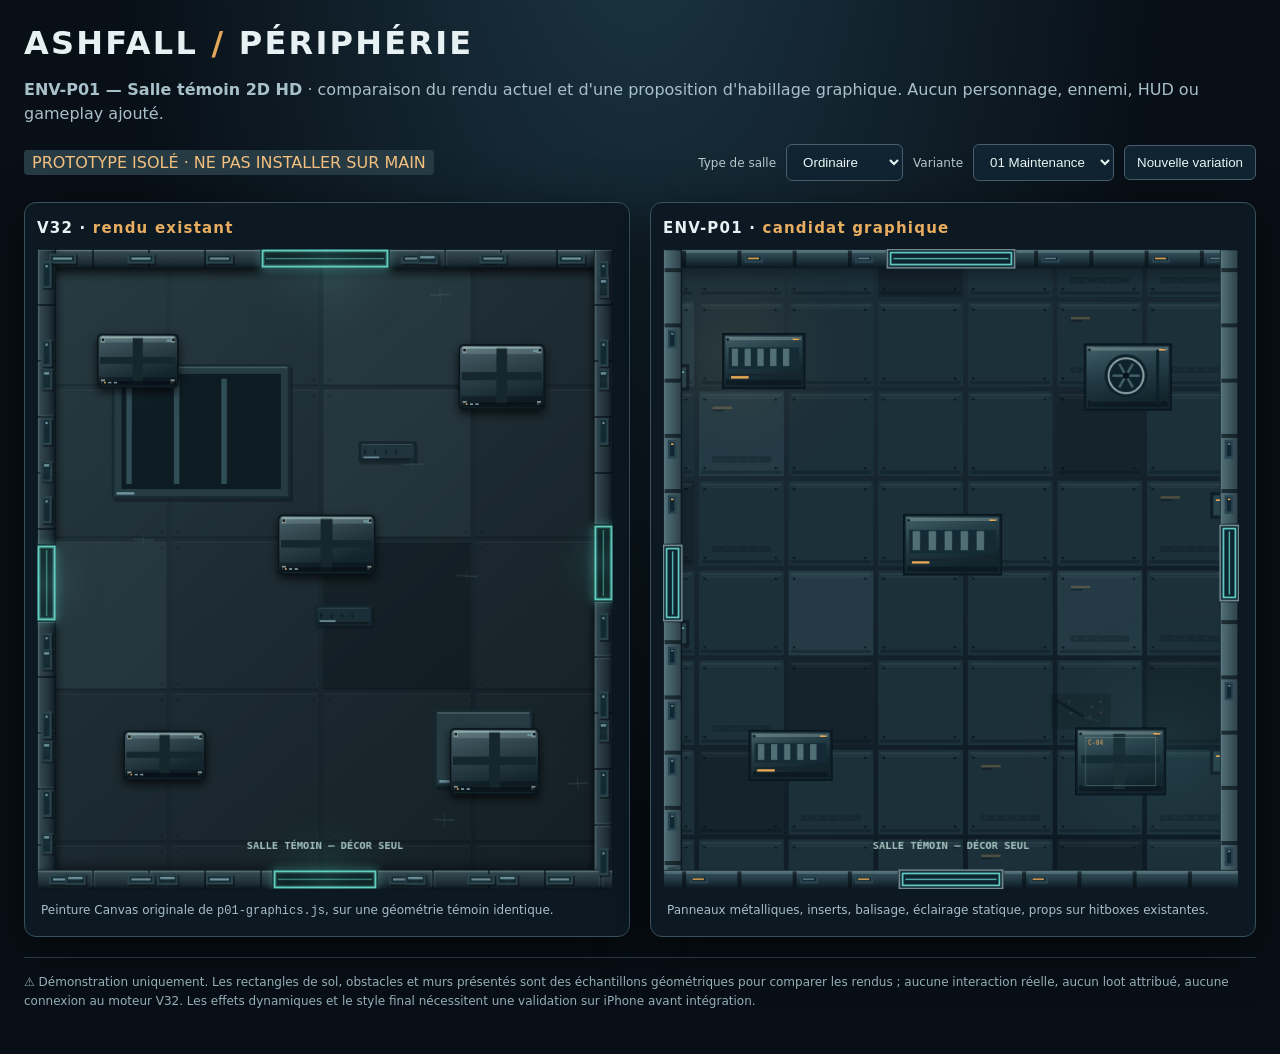
==== commit f946a3c7: "aaaaaaaaaaaa" ====
--- a/index.html
+++ b/index.html
@@ -1,209 +1,18 @@
-<!DOCTYPE html>
-
-<html lang="fr"><head><meta charset="utf-8"/><meta content="width=device-width, initial-scale=1,viewport-fit=cover,maximum-scale=1,user-scalable=no" name="viewport"/><meta content="yes" name="apple-mobile-web-app-capable"/><meta content="black-translucent" name="apple-mobile-web-app-status-bar-style"/><meta content="ASHFALL" name="apple-mobile-web-app-title"/><meta content="#0b131e" name="theme-color"/><link href="manifest.webmanifest" rel="manifest"/><link href="icon-192.png" rel="apple-touch-icon"/><link href="game.css?v=reward-dot-v291" rel="stylesheet"/><link href="identity-tokens.css?v=mr942" rel="stylesheet"/><link href="identity-components.css?v=mr942" rel="stylesheet"/><link href="identity-integrated.css?v=mr942" rel="stylesheet"/><link href="loot-phase.css?v=mr942" rel="stylesheet"/><link href="progression-phase.css?v=mr942" rel="stylesheet"/><link href="equipment-phase.css?v=mr942" rel="stylesheet"/><link href="longterm-phase.css?v=mr942" rel="stylesheet"/><link href="home-simplified.css?v=mr942" rel="stylesheet"/><link href="refuge-ui-clean.css?v=mr942" rel="stylesheet"/><link href="equipment2.css?v=mr942" rel="stylesheet"/><link href="graphics-p1.css?v=mr942" rel="stylesheet"/><meta content="0.9.8.2-laboratoire-utile" name="ashfall-build"/><title>LAB V32 — ASHFALL — K-17</title><style id="ash928-ui">
-.ash927-bag .weapon-art-img,.ash927-bag .weapon-art,.eq2-owned-card .weapon-art-img,.ash927-compare-picture img,.ash927-tile-picture img,.ash927-slot-picture img{object-fit:contain!important;max-width:94%!important;max-height:94%!important;width:auto!important;height:auto!important;display:block!important;margin:auto!important;transform:none!important;}
-.ash928-illustration{display:block;width:100%;height:100%;max-width:80px;max-height:80px;filter:drop-shadow(0 3px 3px #0009)}
-.ash925-gear-art{display:flex!important;align-items:center;justify-content:center;width:100%;height:100%}
-.ash927-compare-card span{overflow-wrap:anywhere;line-height:1.4;}
-.ash927-stat-diff{white-space:normal;line-height:1.5;}
-</style><link href="survivor-v947.css?v=eqbadge960" rel="stylesheet"/><link href="hud-v940.css?v=map981" rel="stylesheet"/><link rel="stylesheet" href="merchant-reborn.css?v=mr973"><link href="hud-contracts-v943.css?v=pa944" rel="stylesheet"/><link href="hud-actions-v944.css?v=pa944" rel="stylesheet"/><link href="hud-v2-tactical.css?v=hudv2a" rel="stylesheet"/><link rel="stylesheet" href="permanent-upgrades-v949.css?v=949"/>
-<link rel="stylesheet" href="inventory-visual-v952.css?v=954"/>
-<link rel="stylesheet" href="home-reborn-v953.css?v=953"/><link rel="stylesheet" href="laboratoire-k17.css?v=lab970a"/><link rel="stylesheet" href="expedition-bag-detail-fix.css?v=972"/><link rel="stylesheet" href="survivor-v2-polish.css?v=sv2a"/><style id="ash-power-v3-style">.ash-power-v3{margin:12px 0;padding:15px;border:1px solid #42647b;border-radius:13px;background:#112b3b;color:#e9f4fa}.ash-power-head{display:flex;justify-content:space-between;align-items:center;gap:12px;font-weight:700;letter-spacing:.07em;font-size:12px}.ash-power-head strong{font-size:28px;color:#f3b96c;letter-spacing:0}.ash-power-grid{display:grid;grid-template-columns:1fr 1fr;gap:8px;margin:12px 0}.ash-power-grid span{background:#1b3a4c;padding:9px;border-radius:7px;font-size:12px}.ash-power-grid b{float:right;color:#fff}.ash-power-synergy{border-top:1px solid #42647b;padding-top:9px;font-size:12px}.ash-power-synergy>div{padding:5px 0;color:#9fb3c2}.ash-power-synergy>div.active{color:#88e0b9}.ash-power-synergy small{display:block;padding-left:16px;font-size:10px}.ash-power-note{color:#a8bbc9;font-size:10px;margin:10px 0 0}</style><style id="ash-power-compact-v1">
-.ash-power-v3{padding:13px 14px!important;margin:12px 0!important}
-.ash-power-grid{grid-template-columns:repeat(4,minmax(0,1fr))!important;gap:5px!important;margin:10px 0!important}
-.ash-power-grid span{min-width:0;display:flex;flex-direction:column;align-items:center;justify-content:center;gap:3px;padding:7px 2px!important;text-align:center;font-size:11px!important}
-.ash-power-grid em{font-style:normal;font-size:10px}.ash-power-grid b{float:none!important;font-size:13px}
-.ash-power-active{display:flex;align-items:center;justify-content:space-between;gap:8px;color:#a8bbc9;font-size:12px;padding:5px 0}
-.ash-power-active b{color:#e9f4fa}.ash-power-active-list{display:flex;flex-wrap:wrap;gap:6px;margin:5px 0}.ash-power-active-list span{font-size:11px;color:#88e0b9}
-.ash-power-details{border-top:1px solid #42647b;margin-top:8px;padding-top:9px}
-.ash-power-details summary{cursor:pointer;color:#c5dbe8;font-size:12px;list-style:none;display:flex;align-items:center;justify-content:space-between;gap:8px}
-.ash-power-details summary::-webkit-details-marker{display:none}.ash-power-details summary::after{content:'⌄';font-size:18px;line-height:1}.ash-power-details[open] summary::after{content:'⌃'}
-.ash-power-details .ash-power-synergy{margin-top:12px}
-@media(max-width:380px){.ash-power-grid span{font-size:10px!important}.ash-power-grid b{font-size:12px}}
-</style><link rel="stylesheet" href="rarity-aura-v1.css?v=282"><style>
-/* ASHFALL — filtres pictogrammes compacts atelier */
-#ash-v21-workshop-panel .ash-ws-icon-filters{display:grid!important;grid-template-columns:repeat(7,minmax(0,1fr));gap:5px!important;align-items:stretch;margin:12px 0 4px}
-#ash-v21-workshop-panel .ash-ws-icon-filters .ash-ws-icon-filter{display:flex;align-items:center;justify-content:center;min-width:0;width:100%;aspect-ratio:1/1;min-height:0;padding:0!important;border-radius:10px;font-size:clamp(17px,4.3vw,25px);line-height:1;color:#b9cfd8;background:#122c3b;border:1px solid #34566a;touch-action:manipulation}
-#ash-v21-workshop-panel .ash-ws-icon-filters .ash-ws-icon-filter.active{background:#20546a;border:2px solid #79dbe4;color:#9ef2f0}
-#ash-v21-workshop-panel .ash-ws-filter-current{text-align:center;font-size:12px;color:#a8d5dc;min-height:18px;margin:0 0 14px}
-@media(max-width:370px){#ash-v21-workshop-panel .ash-ws-icon-filters{gap:3px!important}#ash-v21-workshop-panel .ash-ws-icon-filters .ash-ws-icon-filter{border-radius:7px}}
-</style><link rel="stylesheet" href="ash-filter-icons-v2.css?v=3"><style id="ash-level-rewards-v1">
-.ash-chest-subtabs{display:grid;grid-template-columns:1fr 1fr;gap:5px;padding:5px;margin:16px 0 20px;background:#102636;border:1px solid #2d4c5e;border-radius:13px}.ash-chest-subtabs button{min-height:45px;background:transparent;color:#a9c1cf;border:0;border-radius:9px;font-weight:800;letter-spacing:.08em;font-size:12px}.ash-chest-subtabs button.active{background:#edc28b;color:#122534}.ash-level-rewards[hidden],.ash-chest-offers[hidden],.ash-chest-conditions[hidden]{display:none!important}.ash-lr-summary{display:flex;align-items:center;justify-content:space-between;gap:10px;margin:10px 0 16px;color:#a9c1cf;font-size:11px;letter-spacing:.1em}.ash-lr-summary strong{color:#edc28b;white-space:nowrap}.ash-lr-list{display:grid;gap:8px}.ash-lr-item{display:flex;align-items:center;gap:12px;padding:14px 12px;background:#102635;border:1px solid #294759;border-radius:12px;min-width:0}.ash-lr-item.ready{border-color:#b08a58;background:#192f3b}.ash-lr-item.locked{opacity:.56}.ash-lr-num{flex:0 0 36px;font-size:17px;font-weight:900;color:#edc28b;font-variant-numeric:tabular-nums}.ash-lr-info{flex:1;min-width:0;display:flex;flex-direction:column;gap:3px}.ash-lr-info small{font-size:9px;letter-spacing:.12em;color:#8eaaba}.ash-lr-info strong{font-size:13px;color:#eef5f8}.ash-lr-info span{font-size:11px;color:#9cb5c3}.ash-lr-item button,.ash-lr-legacy button{background:#edc28b;color:#152838;border:0;border-radius:9px;padding:11px 10px;font-size:10px;font-weight:900;letter-spacing:.04em}.ash-lr-state{font-size:9px;letter-spacing:.05em;color:#92adbc;text-align:right}.ash-lr-item.claimed .ash-lr-state{color:#8fd4b4}.ash-lr-legacy{display:flex;align-items:center;justify-content:space-between;gap:10px;padding:12px;border:1px solid #b08a58;border-radius:10px;color:#eac18a;font-size:12px}@media(max-width:400px){.ash-lr-item{gap:8px;padding:11px 8px}.ash-lr-num{flex-basis:28px}.ash-lr-info strong{font-size:12px}.ash-lr-item button{padding:10px 7px;font-size:9px}}
-</style><link rel="stylesheet" href="ash-home-v2.css?v=31"/><link rel="stylesheet" href="tactical-map-v3-experimental.css?v=3"/></head><body><svg aria-hidden="true" height="0" style="position:absolute;inline-size:0;block-size:0;overflow:hidden" width="0" xmlns="http://www.w3.org/2000/svg"><defs>
-<symbol fill="none" id="af-i-home" stroke="currentColor" stroke-linecap="round" stroke-linejoin="round" stroke-width="1.8" viewbox="0 0 24 24"><path d="M3 10.5 12 3l9 7.5V21H4V10.5"></path><path d="M9 21v-7h6v7"></path></symbol>
-<symbol fill="none" id="af-i-survivor" stroke="currentColor" stroke-linecap="round" stroke-linejoin="round" stroke-width="1.8" viewbox="0 0 24 24"><path d="M7 7a5 5 0 0 1 10 0v2a5 5 0 0 1-10 0V7Z"></path><path d="M5 21v-3a7 7 0 0 1 14 0v3M3 21h18"></path></symbol>
-<symbol fill="none" id="af-i-merchant" stroke="currentColor" stroke-linecap="round" stroke-linejoin="round" stroke-width="1.8" viewbox="0 0 24 24"><path d="M3 9h18l-2-5H5L3 9ZM5 9v12h14V9M8 21v-7h8v7"></path><path d="M9 6h6"></path></symbol>
-<symbol fill="none" id="af-i-sectors" stroke="currentColor" stroke-linecap="round" stroke-linejoin="round" stroke-width="1.8" viewbox="0 0 24 24"><path d="m3 7 6-4 6 4 6-4v14l-6 4-6-4-6 4V7Z"></path><path d="M9 3v14M15 7v14"></path><circle cx="12" cy="12" r="1.8"></circle></symbol>
-<symbol fill="none" id="af-i-chest" stroke="currentColor" stroke-linecap="round" stroke-linejoin="round" stroke-width="1.8" viewbox="0 0 24 24"><path d="M3 10 12 6l9 4v9l-9 3-9-3v-9Z"></path><path d="m3 10 9 4 9-4M12 14v8M8 8l9 4"></path></symbol>
-<symbol fill="none" id="af-i-credits" stroke="currentColor" stroke-linecap="round" stroke-linejoin="round" stroke-width="1.8" viewbox="0 0 24 24"><path d="M12 2 21 7v10l-9 5-9-5V7l9-5Z"></path><path d="M15.5 8.5H10a3 3 0 1 0 0 6h4a2 2 0 1 1 0 4H8.5M12 5v14"></path></symbol>
-<symbol fill="none" id="af-i-research" stroke="currentColor" stroke-linecap="round" stroke-linejoin="round" stroke-width="1.8" viewbox="0 0 24 24"><path d="M9 3h6M10 3v7l-6 9a2 2 0 0 0 1.8 3h12.4A2 2 0 0 0 20 19l-6-9V3"></path><path d="M7.4 17h9.2M10 14h4"></path></symbol>
-<symbol fill="none" id="af-i-health" stroke="currentColor" stroke-linecap="round" stroke-linejoin="round" stroke-width="1.8" viewbox="0 0 24 24"><path d="M12 21 4.7 13.5C-.3 8.1 7 1.6 12 7c5-5.4 12.3 1.1 7.3 6.5L12 21Z"></path><path d="M7 12h3l2-3 2 6 2-3h2"></path></symbol>
-<symbol fill="none" id="af-i-xp" stroke="currentColor" stroke-linecap="round" stroke-linejoin="round" stroke-width="1.8" viewbox="0 0 24 24"><path d="m12 2 2.5 7.5L22 12l-7.5 2.5L12 22l-2.5-7.5L2 12l7.5-2.5L12 2Z"></path><path d="M12 6v12M6 12h12"></path></symbol>
-<symbol fill="none" id="af-i-pause" stroke="currentColor" stroke-linecap="round" stroke-linejoin="round" stroke-width="1.8" viewbox="0 0 24 24"><rect height="16" rx="1" width="5" x="5" y="4"></rect><rect height="16" rx="1" width="5" x="14" y="4"></rect></symbol>
-<symbol fill="none" id="af-i-resume" stroke="currentColor" stroke-linecap="round" stroke-linejoin="round" stroke-width="1.8" viewbox="0 0 24 24"><path d="m8 4 12 8-12 8V4Z"></path></symbol>
-<symbol fill="none" id="af-i-bag" stroke="currentColor" stroke-linecap="round" stroke-linejoin="round" stroke-width="1.8" viewbox="0 0 24 24"><path d="M5 8h14l1 13H4L5 8ZM9 8V6a3 3 0 0 1 6 0v2"></path><path d="M8 14h8"></path></symbol>
-<symbol fill="none" id="af-i-map" stroke="currentColor" stroke-linecap="round" stroke-linejoin="round" stroke-width="1.8" viewbox="0 0 24 24"><path d="m3 6 6-3 6 3 6-3v15l-6 3-6-3-6 3V6ZM9 3v15M15 6v15"></path></symbol>
-<symbol fill="none" id="af-i-shield" stroke="currentColor" stroke-linecap="round" stroke-linejoin="round" stroke-width="1.8" viewbox="0 0 24 24"><path d="m12 2 8 4v6c0 5-3.5 8.4-8 10-4.5-1.6-8-5-8-10V6l8-4Z"></path><path d="m8.5 12 2.4 2.4 4.6-5"></path></symbol>
-<symbol fill="none" id="af-i-weapon" stroke="currentColor" stroke-linecap="round" stroke-linejoin="round" stroke-width="1.8" viewbox="0 0 24 24"><path d="M3 12h6l2-3h7v3h3v4h-9l-1 5H7l1-5H3v-4ZM11 9V6h6v3"></path></symbol>
-<symbol fill="none" id="af-i-damage" stroke="currentColor" stroke-linecap="round" stroke-linejoin="round" stroke-width="1.8" viewbox="0 0 24 24"><path d="m12 2 4 6 6 4-6 4-4 6-4-6-6-4 6-4 4-6Z"></path><path d="M12 7v10M7 12h10"></path></symbol>
-<symbol fill="none" id="af-i-rate" stroke="currentColor" stroke-linecap="round" stroke-linejoin="round" stroke-width="1.8" viewbox="0 0 24 24"><path d="M3 14h4l3-9 4 14 3-9h4"></path><path d="M3 21h18"></path></symbol>
-<symbol fill="none" id="af-i-extraction" stroke="currentColor" stroke-linecap="round" stroke-linejoin="round" stroke-width="1.8" viewbox="0 0 24 24"><circle cx="12" cy="12" r="9"></circle><circle cx="12" cy="12" r="4.5"></circle><path d="M12 2v5M12 17v5M2 12h5M17 12h5"></path></symbol>
-<symbol fill="none" id="af-i-danger" stroke="currentColor" stroke-linecap="round" stroke-linejoin="round" stroke-width="1.8" viewbox="0 0 24 24"><path d="m12 2 10 18H2L12 2Z"></path><path d="M12 9v5M12 17v.5"></path></symbol>
-<symbol fill="none" id="af-i-check" stroke="currentColor" stroke-linecap="round" stroke-linejoin="round" stroke-width="1.8" viewbox="0 0 24 24"><path d="m4 12 5 5L20 6"></path></symbol>
-<symbol fill="none" id="af-i-close" stroke="currentColor" stroke-linecap="round" stroke-linejoin="round" stroke-width="1.8" viewbox="0 0 24 24"><path d="M5 5 19 19M19 5 5 19"></path></symbol>
-<symbol fill="none" id="af-i-back" stroke="currentColor" stroke-linecap="round" stroke-linejoin="round" stroke-width="1.8" viewbox="0 0 24 24"><path d="m14 5-7 7 7 7M7 12h14"></path></symbol>
-<symbol fill="none" id="af-i-next" stroke="currentColor" stroke-linecap="round" stroke-linejoin="round" stroke-width="1.8" viewbox="0 0 24 24"><path d="m10 5 7 7-7 7M17 12H3"></path></symbol>
-<symbol fill="none" id="af-i-lock" stroke="currentColor" stroke-linecap="round" stroke-linejoin="round" stroke-width="1.8" viewbox="0 0 24 24"><rect height="11" rx="2" width="16" x="4" y="11"></rect><path d="M7 11V8a5 5 0 0 1 10 0v3M12 15v3"></path></symbol>
-<symbol fill="none" id="af-i-search" stroke="currentColor" stroke-linecap="round" stroke-linejoin="round" stroke-width="1.8" viewbox="0 0 24 24"><circle cx="10.5" cy="10.5" r="6.5"></circle><path d="m16 16 5 5"></path></symbol>
-<symbol fill="none" id="af-i-settings" stroke="currentColor" stroke-linecap="round" stroke-linejoin="round" stroke-width="1.8" viewbox="0 0 24 24"><circle cx="12" cy="12" r="3"></circle><path d="m10 2-.6 2.5-2.1.9-2.3-1.2-2 2 1.2 2.3-.9 2.1L1 11v3l2.3.4.9 2.1L3 19l2 2 2.3-1.2 2.1.9L10 23h4l.6-2.3 2.1-.9L19 21l2-2-1.2-2.5.9-2.1L23 14v-3l-2.3-.4-.9-2.1L21 6l-2-2-2.3 1.2-2.1-.9L14 2h-4Z"></path></symbol>
-<symbol fill="none" id="af-i-info" stroke="currentColor" stroke-linecap="round" stroke-linejoin="round" stroke-width="1.8" viewbox="0 0 24 24"><circle cx="12" cy="12" r="9"></circle><path d="M12 11v6M12 7v.5"></path></symbol>
-<symbol fill="none" id="af-i-scan" stroke="currentColor" stroke-linecap="round" stroke-linejoin="round" stroke-width="1.8" viewbox="0 0 24 24"><path d="M8 3H4v5M16 3h4v5M4 16v5h4M20 16v5h-4M4 12h16"></path><path d="M10 9h4v6h-4z"></path></symbol>
-<symbol fill="none" id="af-i-clock" stroke="currentColor" stroke-linecap="round" stroke-linejoin="round" stroke-width="1.8" viewbox="0 0 24 24"><circle cx="12" cy="12" r="9"></circle><path d="M12 7v5l4 2"></path></symbol>
-<symbol fill="none" id="af-i-enemies" stroke="currentColor" stroke-linecap="round" stroke-linejoin="round" stroke-width="1.8" viewbox="0 0 24 24"><circle cx="12" cy="12" r="8"></circle><circle cx="12" cy="12" r="3.5"></circle><path d="M12 1v4M12 19v4M1 12h4M19 12h4"></path></symbol>
-<symbol fill="none" id="af-i-outpost" stroke="currentColor" stroke-linecap="round" stroke-linejoin="round" stroke-width="1.8" viewbox="0 0 24 24"><path d="M6 21h12M8 21v-8h8v8M12 13V4M9 7a4 4 0 0 1 6 0M6 5a8 8 0 0 1 12 0"></path><circle cx="12" cy="3" r="1"></circle></symbol>
-<symbol fill="none" id="af-i-save" stroke="currentColor" stroke-linecap="round" stroke-linejoin="round" stroke-width="1.8" viewbox="0 0 24 24"><path d="M4 3h13l4 4v14H3V3h1ZM7 3v7h10V3M7 21v-8h10v8"></path></symbol>
-<symbol fill="none" id="af-i-upgrade" stroke="currentColor" stroke-linecap="round" stroke-linejoin="round" stroke-width="1.8" viewbox="0 0 24 24"><path d="M3 19h18M6 17V9l6-6 6 6v8M12 3v14M9 8l3-3 3 3"></path></symbol>
-<symbol fill="none" id="af-i-loot" stroke="currentColor" stroke-linecap="round" stroke-linejoin="round" stroke-width="1.8" viewbox="0 0 24 24"><path d="m12 2 8 5v10l-8 5-8-5V7l8-5Z"></path><path d="m4 7 8 5 8-5M12 12v10"></path></symbol>
-<symbol fill="none" id="af-i-eye" stroke="currentColor" stroke-linecap="round" stroke-linejoin="round" stroke-width="1.8" viewbox="0 0 24 24"><path d="M2 12s4-7 10-7 10 7 10 7-4 7-10 7-10-7-10-7Z"></path><circle cx="12" cy="12" r="3"></circle></symbol>
-<symbol fill="none" id="af-i-power" stroke="currentColor" stroke-linecap="round" stroke-linejoin="round" stroke-width="1.8" viewbox="0 0 24 24"><path d="M12 2v10M7 5a9 9 0 1 0 10 0"></path></symbol>
-<symbol fill="none" id="af-i-plus" stroke="currentColor" stroke-linecap="round" stroke-linejoin="round" stroke-width="1.8" viewbox="0 0 24 24"><path d="M12 4v16M4 12h16"></path></symbol>
-<symbol fill="none" id="af-i-minus" stroke="currentColor" stroke-linecap="round" stroke-linejoin="round" stroke-width="1.8" viewbox="0 0 24 24"><path d="M4 12h16"></path></symbol>
-<symbol fill="none" id="af-i-chevron" stroke="currentColor" stroke-linecap="round" stroke-linejoin="round" stroke-width="1.8" viewbox="0 0 24 24"><path d="m9 5 7 7-7 7"></path></symbol>
-</defs></svg>
-<main id="app"><header><div><h1>ASH<span>FALL</span></h1><small>ALPHA 0.9.8.2-laboratoire-utile</small></div><strong id="phase">REFUGE</strong></header><div class="layout"><div aria-label="Ressources du refuge" class="stats ash-resources"><div class="ash-resource-card ash-credit-card"><svg aria-hidden="true" class="ash-currency-logo ash-logo-credit" viewbox="0 0 44 44"><path d="M22 2.5 38.8 12v20L22 41.5 5.2 32V12Z"></path><path d="M22 8.8 32.9 15v13.8L22 35 11.1 28.8V15Z"></path><path d="M25.3 15.9h-6.4c-4.1 0-4.2 5.9-.1 5.9h6.1c4.4 0 4.5 6.2.2 6.2h-6.9M22 12.4v19"></path></svg><div class="ash-resource-info"><small>CRÉDITS</small><b id="credits">0</b></div></div><div class="ash-resource-card ash-research-card"><svg aria-hidden="true" class="ash-currency-logo ash-logo-research" viewbox="0 0 44 44"><path d="M15 4h14v8H15zM19 12v8l-10 12.5a4.5 4.5 0 0 0 3.4 7.5h19.2a4.5 4.5 0 0 0 3.4-7.5L25 20v-8"></path><path d="M15 29c4.4 2.6 8.3-2.5 13.8-1l4.2 5.3H11.1z"></path><path d="M19 24h.1M26 32h.1"></path></svg><div class="ash-resource-info"><small>RECHERCHE</small><b id="research">0</b></div></div></div><section class="panel" id="home"><nav aria-label="Navigation du refuge" class="refuge-nav"><button class="refuge-tab active" data-refuge-tab="home" type="button"><svg aria-hidden="true" class="ash-premium-tab-icon" viewBox="0 0 24 24" fill="none" stroke="currentColor" stroke-width="1.75" stroke-linecap="round" stroke-linejoin="round"><path d="m3 11 9-8 9 8v9a1 1 0 0 1-1 1H4a1 1 0 0 1-1-1z"/><path d="M9 21v-8h6v8"/></svg><span>Accueil</span></button><button class="refuge-tab" data-refuge-tab="character" type="button"><svg aria-hidden="true" class="ash-premium-tab-icon" viewBox="0 0 24 24" fill="none" stroke="currentColor" stroke-width="1.75" stroke-linecap="round" stroke-linejoin="round"><circle cx="12" cy="7" r="3.2"/><path d="M5 21v-2a7 7 0 0 1 14 0v2M8 13l4 3 4-3"/></svg><span>Survivant</span></button><button class="refuge-tab" data-refuge-tab="merchant" type="button"><svg aria-hidden="true" class="ash-premium-tab-icon" viewBox="0 0 24 24" fill="none" stroke="currentColor" stroke-width="1.75" stroke-linecap="round" stroke-linejoin="round"><path d="M3 10h18l-2-6H5zM5 10v11h14V10M9 21v-7h6v7M3 10l2 2 3-2 4 2 4-2 3 2 2-2"/></svg><span>Marchand</span></button><button class="refuge-tab" data-refuge-tab="chests" type="button"><svg aria-hidden="true" class="ash-premium-tab-icon" viewBox="0 0 24 24" fill="none" stroke="currentColor" stroke-width="1.75" stroke-linecap="round" stroke-linejoin="round"><path d="M4 9 12 5l8 4v10l-8 4-8-4zM4 9l8 4 8-4M12 13v10M8 7l8 4"/></svg><span>Coffres</span></button><button class="refuge-tab" data-refuge-tab="progress" type="button"><svg aria-hidden="true" class="ash-premium-tab-icon" viewBox="0 0 24 24" fill="none" stroke="currentColor" stroke-width="1.75" stroke-linecap="round" stroke-linejoin="round"><path d="M9 3h6M10 3v6l-6.3 9.5A2 2 0 0 0 5.4 22h13.2a2 2 0 0 0 1.7-3.5L14 9V3M8 16h8M9.5 19h5"/></svg><span>Refuge</span></button></nav><div class="refuge-page refuge-home-minimal" data-refuge-page="home" id="refuge-page-home">
-<section class="ash-home-identity" aria-label="Identité du survivant"><button type="button" id="ashHomePseudoButton" class="ash-home-pseudo-button">CHOISIS TON PSEUDO</button><div class="ash-home-pseudo-hint" id="ashHomePseudoHint">Ton identité de survivant</div></section>
-<section id="ashSurvivorProgress" class="ash-survivor-progress ash-sp-home" aria-label="Niveau permanent du survivant"></section>
-<section class="ash-home-profile" aria-label="Dossier du survivant"><div class="ash-home-profile-header"><span>DOSSIER DU SURVIVANT</span><span class="ash-home-ready">● PRÊT</span></div><div class="ash-home-profile-body"><div class="ash-home-stats"><div><small>BOSS ÉLIMINÉS</small><strong id="ashHomeBosses">0</strong></div><div><small>TAUX DE SURVIE</small><strong id="ashHomeSurvival">—</strong></div><div><small>ENNEMIS ÉLIMINÉS</small><strong id="ashHomeKills">0</strong></div><div><small>RECORD D'ÉLIMINATIONS</small><strong id="ashHomeRecord">0</strong></div></div><img alt="Survivant" class="ash-home-character" decoding="async" id="homeHeroSurvivor" src="assets/survivant-neutre-v1.png?v=survivor-neutral-1"/></div></section>
-<section class="home-play-panel"><button class="primary full ui-launch" id="start" type="button"><span>ENTRER DANS LA ZONE</span><svg aria-hidden="true" class="af-icon" viewbox="0 0 24 24"><use href="#af-i-next"></use></svg></button><p class="home-screen-reader" hidden id="regionStatus"></p></section>
-<div id="ashPseudoOverlay" class="ash-pseudo-overlay" hidden role="dialog" aria-modal="true" aria-labelledby="ashPseudoTitle"><div class="ash-pseudo-modal"><h2 id="ashPseudoTitle">CHOISIS TON PSEUDO</h2><p>Ce choix est définitif. Tu ne pourras plus le modifier dans le jeu.</p><label for="ashPseudoInput">PSEUDO DU SURVIVANT</label><input id="ashPseudoInput" maxlength="16" autocomplete="off" placeholder="NOMADE_07"/><small>3 à 16 caractères : lettres, chiffres, _ et -</small><div id="ashPseudoError" role="status"></div><div class="ash-pseudo-actions"><button id="ashPseudoCancel" type="button">ANNULER</button><button id="ashPseudoConfirm" type="button">VALIDER</button></div></div></div>
-<div class="ash-prep-overlay" id="ashPrepOverlay" hidden role="dialog" aria-modal="true" aria-labelledby="ashPrepTitle"><div class="ash-prep-card"><div class="ash-prep-header"><span class="ui-eyebrow">PRÉPARATION D’EXPÉDITION</span><h2 id="ashPrepTitle">CHOISIR SES CONTRATS</h2><p>3 objectifs actifs · Sélectionne tes missions avant le départ.</p></div><div aria-label="Choisir les contrats" class="ash-contract-picker" id="ashContractPicker"></div><div class="ash-prep-actions"><button type="button" id="ashPrepCancel">RETOUR AU REFUGE</button><button type="button" class="primary" id="ashPrepConfirm">CONFIRMER ET PARTIR →</button></div></div></div><div class="ash-prep-overlay" id="ashDifficultyOverlay" hidden role="dialog" aria-modal="true" aria-labelledby="ashDifficultyTitle"><div class="ash-prep-card ash-difficulty-card"><div class="ash-prep-header"><span class="ui-eyebrow">PRÉPARATION D’EXPÉDITION</span><h2 id="ashDifficultyTitle">CHOISIR LA DIFFICULTÉ</h2></div><div class="ash-difficulty-options"><div class="ash-difficulty-option selected"><span class="ash-difficulty-roman">I</span><div><strong>RECRUE</strong><small>Ennemis, boss et dangers affaiblis de 50 %</small></div><span class="ash-difficulty-check">✓</span></div><div class="ash-difficulty-option locked"><span class="ash-difficulty-roman">II</span><div><strong>SURVIVANT</strong><small>À débloquer</small></div><span>🔒</span></div><div class="ash-difficulty-option locked"><span class="ash-difficulty-roman">III</span><div><strong>VÉTÉRAN</strong><small>À débloquer</small></div><span>🔒</span></div><div class="ash-difficulty-option locked"><span class="ash-difficulty-roman">IV</span><div><strong>ÉLITE</strong><small>À débloquer</small></div><span>🔒</span></div><div class="ash-difficulty-option locked"><span class="ash-difficulty-roman">V</span><div><strong>CAUCHEMAR</strong><small>À débloquer</small></div><span>🔒</span></div></div><div class="ash-prep-actions"><button type="button" id="ashDifficultyBack">RETOUR AUX CONTRATS</button><button type="button" class="primary" id="ashDifficultyLaunch">LANCER L’EXPÉDITION →</button></div></div></div><div class="home-utility-row"><button class="home-tutorial-link" id="tutorialLaunch" type="button"><svg aria-hidden="true" class="af-icon" viewbox="0 0 24 24"><use href="#af-i-info"></use></svg> Tutoriel</button><span class="home-safety-caption">Butin conservé après extraction</span></div>
-<div hidden="" id="refuge-legacy-merchant"><button class="full merchant-launch" id="merchantLaunch" type="button">OUVRIR LE COMPTOIR</button></div>
-</div>
-
-<div class="refuge-page" data-refuge-page="character" hidden="" id="refuge-page-character"><div class="refuge-section-head"><span class="ui-eyebrow">ÉQUIPEMENT // K-17</span><h2>SURVIVANT</h2></div><section id="survivor-panel-equipment"><div class="refuge-character-card character-showcase tactical-showcase"><div class="tactical-column tactical-left"><div aria-label="ARMURE active" class="equip-square active-slot ash-gear-portrait-slot" data-eq2-portrait-slot="armor"><span id="ashHelmetSlotArt"><svg aria-hidden="true" class="af-icon" focusable="false" viewbox="0 0 24 24"><use href="#af-i-shield"></use></svg></span><small>ARMURE</small></div><div class="equip-square active-slot" data-eq2-portrait-slot="weapon"><span class="equipped-slot-art" id="characterEquippedSlotArt"><svg aria-hidden="true" class="af-icon" focusable="false" viewbox="0 0 24 24"><use href="#af-i-weapon"></use></svg></span><small>ARME</small></div><div aria-label="BOTTES active" class="equip-square active-slot ash-gear-portrait-slot" data-eq2-portrait-slot="boots"><span id="ashModuleSlotArt"><svg aria-hidden="true" class="af-icon" focusable="false" viewbox="0 0 24 24"><use href="#af-i-bag"></use></svg></span><small>BOTTES</small></div></div><div aria-hidden="true" class="survivor-portrait premium-portrait"><div aria-label="Survivant tactique neutre" class="nomade-stage"><img alt="" class="nomade-complete" id="characterHeldWeaponImage" src="assets/survivant-neutre-v1.png?v=survivor-neutral-1"/></div><span class="portrait-label">SURVIVANT 07</span></div><img alt="" hidden="" id="nomadeRifleData" src="[data-uri]"/><div class="tactical-column tactical-right"><div aria-label="MODULE active" class="equip-square active-slot" data-eq2-portrait-slot="module"><span><svg aria-hidden="true" class="af-icon" focusable="false" viewbox="0 0 24 24"><use href="#af-i-shield"></use></svg></span><small>MODULE</small></div><div aria-label="SAC active" class="equip-square active-slot" data-eq2-portrait-slot="bag"><span><svg aria-hidden="true" class="af-icon" focusable="false" viewbox="0 0 24 24"><use href="#af-i-research"></use></svg></span><small>SAC</small></div><div aria-label="ARTEFACT active" class="equip-square active-slot" data-eq2-portrait-slot="artifact"><span><svg aria-hidden="true" class="af-icon" focusable="false" viewbox="0 0 24 24"><use href="#af-i-rate"></use></svg></span><small>ARTEFACT</small></div></div><div class="survivor-meta"><span class="ui-eyebrow">SURVIVANT ACTIF</span><b>SURVIVANT · K-17</b><div class="survivor-badges"><span id="characterWeaponBadge">Arme chargée</span><span id="characterPowerBadge">Puissance</span></div></div></div><div class="ash-survivor-v2-title"><span>STATISTIQUES ET ÉQUIPEMENT</span></div><section id="ashPowerV3" class="ash-power-v3" aria-label="Score de puissance et compatibilités"></section><div class="loadout-grid"><article class="loadout-slot"><small>ARME ACTIVE</small><b id="loadoutWeaponName">—</b><span id="loadoutWeaponStats">—</span></article><article class="loadout-slot"><small>ASSURANCE</small><b id="loadoutInsuranceState">—</b><span id="loadoutInsuranceHint">—</span></article><article class="loadout-slot"><small>VITALITÉ</small><b id="loadoutHpLevel">—</b><span id="loadoutHpBonus">—</span></article><article class="loadout-slot"><small>PUISSANCE</small><b id="loadoutDmgLevel">—</b><span id="loadoutDmgBonus">—</span></article></div><div class="item character-equipped-card"><div><b>Arme équipée</b><div class="muted" id="equipped"></div></div><div class="line"><span class="muted" id="insurance"></span><button id="insure">Assurer</button></div></div><details class="ash-refuge-drawer ash-gear-drawer" open=""><summary><span>Équipements 2.0</span><small>Six emplacements</small></summary><div aria-label="Équipements tactiques du survivant" class="ash-gear-configurator" id="ashGearConfigurator"></div></details><div class="section-subhead"><b>ARSENAL DU REFUGE</b></div><div aria-label="Recherche et organisation des armes" class="ash-loot-controls"><div class="ash-loot-control-top"><label for="ashLootSearch">RECHERCHER <input aria-label="Rechercher une arme" autocomplete="off" id="ashLootSearch" maxlength="70" placeholder="Nom d'arme…" type="search"/></label><label for="inventorySort">TRIER <select aria-label="Trier les armes" id="inventorySort"><option value="default">Réserve (origine)</option><option value="rarity" selected>Rareté</option><option value="power">Puissance</option><option value="damage">Dégâts</option><option value="rate">Cadence</option><option value="value">Revente</option></select></label></div><div aria-label="Filtrer par rareté" class="ash-loot-rarity-filters" id="ashLootRarityFilters"><button aria-pressed="true" class="active" data-loot-rarity="all" type="button">Toutes</button><button aria-pressed="false" data-loot-rarity="Commun" type="button">Commun</button><button aria-pressed="false" data-loot-rarity="Inhabituel" type="button">Inhabituel</button><button aria-pressed="false" data-loot-rarity="Rare" type="button">Rare</button><button aria-pressed="false" data-loot-rarity="Épique" type="button">Épique</button><button aria-pressed="false" data-loot-rarity="Légendaire" type="button">Légendaire</button><button aria-pressed="false" data-loot-rarity="Mythique" type="button">Mythique</button></div><div aria-live="polite" class="ash-loot-inventory-count" id="ashLootInventoryCount">0 arme affichée</div></div><div class="tactical-inventory" id="characterReservePreview"></div><div class="inventory-pagination" hidden="" id="inventoryPages"></div><div class="inventory-selection" hidden="" id="inventorySelection"></div><div hidden="" id="stash"></div></section></div><div class="refuge-page" data-refuge-page="merchant" hidden id="refuge-page-merchant"><div id="merchantPageContent"></div></div><div class="refuge-page ash-chest-page" data-refuge-page="chests" hidden="" id="refuge-page-chests"><div class="ash-chest-header"><div><span class="ui-eyebrow">ARMURERIE // K-17</span><h2>COFFRES & RÉCOMPENSES</h2></div><div class="ash-chest-balance">CRÉDITS DISPONIBLES<strong id="ashChestCredits">0</strong></div></div><div class="ash-chest-subtabs" role="tablist" aria-label="Coffres et récompenses"><button type="button" class="active" role="tab" aria-selected="true" data-chest-subtab="coffres">COFFRES</button><button type="button" role="tab" aria-selected="false" data-chest-subtab="recompenses">RÉCOMPENSES</button></div><div class="ash-chest-offers" id="ashChestOffers"></div><section id="ashLevelRewards" class="ash-level-rewards" hidden><div class="ash-lr-summary"><span>PROGRESSION DU SURVIVANT</span><strong id="ashLevelRewardCount"></strong></div><div id="ashLevelRewardList" class="ash-lr-list"></div></section><details class="ash-refuge-drawer ash-chest-conditions"><summary>Conditions des coffres</summary><p>Une seule arme aléatoire par ouverture. Les probabilités exactes sont affichées avant l’achat. Une arme légendaire peut être obtenue dans chaque coffre. Achat définitif : la revente ne rembourse pas son coût. Le paiement et la récompense sont sauvegardés ensemble.</p></details><section aria-live="polite" class="ash-chest-reveal" hidden="" id="ashChestReveal"></section></div><div class="refuge-page ash-permanent-page" data-refuge-page="progress" hidden="" id="refuge-page-progress">
-<div class="ash-refuge-v21-nav" role="group" aria-label="Sections du refuge"><button type="button" id="ash-v21-lab" class="ash-v21-selected" aria-pressed="true">Laboratoire</button><button type="button" id="ash-v21-workshop" aria-pressed="false">Atelier</button></div><section id="ash-v21-workshop-panel" hidden aria-label="Atelier"><h2>ATELIER</h2><p>Sélectionne un équipement pour consulter ses améliorations.</p></section><div class="ash-permanent-title"><div><span class="ui-eyebrow">REFUGE // RECHERCHE</span><h2>LABORATOIRE K-17</h2></div><div class="ash-permanent-balance"><svg aria-hidden="true" class="af-icon" viewBox="0 0 24 24"><use href="#af-i-research"></use></svg><strong id="permanentResearchMirror">0</strong><small>Recherche</small></div></div>
-<p class="ash-permanent-help">Six technologies disponibles · douze technologies verrouillées en attente du système de Puissance totale.</p>
-<div id="labK17Root" class="lab-k17" aria-live="polite"></div><section id="refuge-permanent-upgrades" class="lab-legacy-controls" aria-hidden="true">
-<div class="ash-workshop-hero"><h3>ATELIER</h3><div class="ash-workshop-wallet"><span><svg aria-hidden="true" class="af-icon" focusable="false" viewbox="0 0 24 24"><use href="#af-i-research"></use></svg> RECHERCHE DISPONIBLE</span><strong id="workshopResearchMirror">0</strong></div></div>
-<div class="ash-upgrade-cards">
-<article class="ash-upgrade-card"><div class="ash-upgrade-head"><span class="ash-upgrade-glyph"><svg aria-hidden="true" class="af-icon" focusable="false" viewbox="0 0 24 24"><use href="#af-i-health"></use></svg></span><div><small>RÉSISTANCE</small><h4>Vitalité</h4></div><span class="ash-upgrade-level" id="hpLevel">Nv. 0 / 8</span></div><p>Augmente les points de vie maximum de ton survivant.</p><div aria-hidden="true" class="ash-upgrade-track"><span id="hpUpgradeFill" style="width:0%"></span></div><div class="ash-upgrade-effect"><strong id="hpUpgradeTotal">+0 PV</strong><span>Prochain niveau : +15 PV</span></div><button id="upHp" type="button">Améliorer · 4 recherche</button></article>
-<article class="ash-upgrade-card"><div class="ash-upgrade-head"><span class="ash-upgrade-glyph"><svg aria-hidden="true" class="af-icon" focusable="false" viewbox="0 0 24 24"><use href="#af-i-damage"></use></svg></span><div><small>OFFENSIVE</small><h4>Puissance</h4></div><span class="ash-upgrade-level" id="dmgLevel">Nv. 0 / 8</span></div><p>Augmente les dégâts infligés par toutes tes armes.</p><div aria-hidden="true" class="ash-upgrade-track"><span id="dmgUpgradeFill" style="width:0%"></span></div><div class="ash-upgrade-effect"><strong id="dmgUpgradeTotal">+0 dégâts</strong><span>Prochain niveau : +3 dégâts</span></div><button id="upDmg" type="button">Améliorer · 4 recherche</button></article>
-</div>
-</section>
-<div class="ash-upgrades-hidden-legacy" id="ash-sector-compat" hidden="">
-<div class="refuge-section-head ash-page-heading"><span class="ui-eyebrow">CARTE // K-17</span><h2>SECTEURS</h2></div>
-<section aria-label="Prochain objectif" class="ash-next-objective"><div class="ash-objective-top"><span class="ui-eyebrow"><svg aria-hidden="true" class="af-icon" focusable="false" viewbox="0 0 24 24"><use href="#af-i-scan"></use></svg> PROCHAINE PRIORITÉ</span><span class="ash-goal-chip" id="sectorGoalState">EXPLORATION</span></div><strong id="sectorGoalTitle">Explorer la Périphérie</strong><p id="sectorGoalText">Découvre les salles et atteins un nouveau secteur.</p><div aria-label="Secteurs découverts" aria-valuemax="4" aria-valuemin="0" aria-valuenow="1" class="ash-sector-meter" id="sectorMeter" role="progressbar"><span id="sectorMeterFill"></span></div><small id="sectorMeterCaption">1 secteur découvert sur 4</small></section>
-<div class="progress-summary-grid ash-sector-metrics"><div class="mini-panel"><small>SECTEURS DÉCOUVERTS</small><b id="progressSectorCount">1/4</b></div><div class="mini-panel"><small>BALISES TROUVÉES</small><b id="progressOutpostCount">0/3</b></div><div class="mini-panel"><small>GARDIEN</small><b id="progressBossState">À découvrir</b></div><div class="mini-panel"><small>EXPÉDITIONS</small><b id="runs">0</b></div></div>
-<details class="ash-refuge-drawer ash-sector-extra ash-career-drawer"><summary><span>Carrière et rapports</span><small>Exploits · expéditions</small></summary><section aria-label="Carrière et derniers rapports d’expédition" class="ash-career" id="ashCareerBoard"></section></details>
-<details class="ash-refuge-drawer ash-sector-extra ash-mastery-drawer"><summary><span>Maîtrise et défis</span><small>Paliers · insignes</small></summary><section aria-label="Maîtrise longue durée, défis et collection" class="ash-long" id="ashLongBoard"></section></details>
-<div class="refuge-progress-card ash-sector-map-card"><div class="progress-map-head"><b>LES QUATRE ZONES</b><small>Progression permanente · départ à la Périphérie</small></div>
-<div class="progress-track ash-sector-track" id="progressTrack">
-<article class="progress-sector ash-sector-node" data-sector-card="0"><span class="progress-sector-kicker">01 / ZONE D'ENTRÉE</span><b>PÉRIPHÉRIE</b><p class="progress-sector-state" data-sector-state="0">À découvrir</p><div class="ash-sector-threat">◈ Débris &amp; mutants rapides</div><button aria-expanded="false" class="ash-sector-more" data-sector-detail="0" type="button">Détails tactiques <span>⌄</span></button><div class="ash-sector-more-body" hidden=""><p>Commence ici. Les mutants rapides et les débris demandent de rester mobile.</p><p>Les autres zones sont accessibles en avançant dans l’expédition.</p></div></article>
-<article class="progress-sector ash-sector-node" data-sector-card="1"><span class="progress-sector-kicker">02 / ZONE SCIENTIFIQUE</span><b>LABORATOIRES</b><p class="progress-sector-state" data-sector-state="1">À découvrir</p><div class="ash-sector-threat">◈ Lasers &amp; drones</div><button aria-expanded="false" class="ash-sector-more" data-sector-detail="1" type="button">Détails tactiques <span>⌄</span></button><div class="ash-sector-more-body" hidden=""><p>Les dispositifs de sécurité déclenchent des dangers temporisés. Observe leurs avertissements.</p><p>Une balise peut être découverte dans cette zone.</p></div></article>
-<article class="progress-sector ash-sector-node" data-sector-card="2"><span class="progress-sector-kicker">03 / ZONE INDUSTRIELLE</span><b>FONDERIE</b><p class="progress-sector-state" data-sector-state="2">À découvrir</p><div class="ash-sector-threat">◈ Évents thermiques &amp; brutes</div><button aria-expanded="false" class="ash-sector-more" data-sector-detail="2" type="button">Détails tactiques <span>⌄</span></button><div class="ash-sector-more-body" hidden=""><p>Attention aux zones de chaleur. Les ennemis résistants demandent de garder de l'espace pour se déplacer.</p><p>Une balise peut être découverte dans cette zone.</p></div></article>
-<article class="progress-sector ash-sector-node" data-sector-card="3"><span class="progress-sector-kicker">04 / ZONE FINALE</span><b>CITADELLE</b><p class="progress-sector-state" data-sector-state="3">À découvrir</p><div class="ash-sector-threat">◈ Sentinelles &amp; Gardien</div><button aria-expanded="false" class="ash-sector-more" data-sector-detail="3" type="button">Détails tactiques <span>⌄</span></button><div class="ash-sector-more-body" hidden=""><p>Défenses renforcées et affrontement final contre le Gardien de K-17.</p><p>Le Gardien vaincu débloque Helix pour une future version (non jouable actuellement).</p></div></article>
-</div></div>
-<details class="ash-refuge-drawer ash-sector-explain"><summary>Comment fonctionnent les découvertes ?</summary><p>Explorer plus profondément donne accès à des catégories d'armes plus rares chez le Marchand. Les balises sont des repères permanents, <b>pas des points de départ</b> : chaque expédition recommence à l'entrée.</p></details>
-<section aria-label="Historique des expéditions" class="ash-survival-summary"><h3>BILAN</h3><div class="refuge-stats-grid"><div class="mini-panel"><small>EXTRACTIONS</small><b id="charExtractions">0</b></div><div class="mini-panel"><small>DÉCÈS</small><b id="charDeaths">0</b></div></div></section>
-<p class="refuge-progress-detail ash-technical-status" hidden="" id="refuge-progress-mirror">Progression en cours de chargement…</p>
-<p class="ash-objective-hint" hidden="" id="progressObjectiveHint"></p>
-</div>
-</div></section><section hidden="" id="game"><div class="gamebar" id="afHudBar" aria-label="Interface expédition"><div class="af-status"><div class="af-heart" role="img" aria-label="Points de vie"><svg viewBox="0 0 100 100" aria-hidden="true"><defs><clipPath id="afHeartClip"><path d="M50 88 C40 78 7 56 7 31 C7 10 32 4 50 25 C68 4 93 10 93 31 C93 56 60 78 50 88 Z"/></clipPath></defs><path d="M50 88 C40 78 7 56 7 31 C7 10 32 4 50 25 C68 4 93 10 93 31 C93 56 60 78 50 88 Z" fill="#29151c" stroke="#fd5260" stroke-width="2"/><rect id="hpFill" x="0" y="0" width="100" height="100" fill="#f2394e" clip-path="url(#afHeartClip)"/></svg><b id="hpText">100</b></div><div class="af-xp" role="img" aria-label="Expérience"><svg viewBox="0 0 100 100" aria-hidden="true"><defs><clipPath id="afXpClip"><path d="M50 6 89 27 89 72 50 94 11 72 11 27Z"/></clipPath></defs><path d="M50 6 89 27 89 72 50 94 11 72 11 27Z" fill="#0c3440" stroke="#33d9ee" stroke-width="2"/><rect id="xpFill" x="0" y="0" width="100" height="100" fill="#35d9ef" clip-path="url(#afXpClip)"/></svg><b id="xpDisplay">XP</b></div></div><div class="ash-contract-hud af-contract-stack" id="ashContractHud" aria-label="Progression des trois contrats"></div><button id="mapBtn" type="button" class="af-map" aria-label="Ouvrir la carte complète"><span id="ashMiniMap"></span><span class="af-map-count" id="ashMiniMapCount"></span></button><div class="af-hud-actions"><button id="bagBtn" type="button" class="af-action af-bag" aria-label="Ouvrir le sac"><svg viewBox="0 0 32 32" aria-hidden="true"><path d="M11 8V6.5a5 5 0 0 1 10 0V8M8 10h16a3 3 0 0 1 3 3v14H5V13a3 3 0 0 1 3-3ZM10 16h12v10H10zM13 18h6M8 13H5v10h3M24 13h3v10h-3M14 8h4" stroke="currentColor" fill="none" stroke-width="2" stroke-linecap="round" stroke-linejoin="round"/></svg><span id="bagCount">0/12</span></button><button id="pauseBtn" type="button" class="af-action af-pause" aria-label="Pause"><svg viewBox="0 0 32 32" aria-hidden="true"><rect x="8" y="6" width="5" height="20" rx="1" fill="currentColor"/><rect x="19" y="6" width="5" height="20" rx="1" fill="currentColor"/></svg></button></div><span id="roomTitle" hidden>K-17</span></div><div aria-live="polite" class="ui-mission" hidden="" id="uiMission"></div>
-<div aria-live="polite" class="ash-loot-toast" hidden="" id="ashLootToast" role="status"></div><div id="stage"><canvas aria-label="Terrain de jeu" height="400" id="canvas" width="360"></canvas><div hidden="" id="hint"></div><div aria-label="Joystick de déplacement" id="joystickZone"><div id="joyBase"><div id="joyKnob"></div></div></div><div hidden="" id="overlay"></div></div></section><section aria-live="polite" hidden="" id="runDebrief"></section><div id="log" role="status">Bienvenue au refuge.</div><div class="line foot"><button id="saveBtn"><svg aria-hidden="true" class="af-icon" focusable="false" viewbox="0 0 24 24"><use href="#af-i-save"></use></svg> Sauver</button><button id="backupBtn"><svg aria-hidden="true" class="af-icon" focusable="false" viewbox="0 0 24 24"><use href="#af-i-save"></use></svg> Sauvegarde</button><button id="rulesBtn"><svg aria-hidden="true" class="af-icon" focusable="false" viewbox="0 0 24 24"><use href="#af-i-info"></use></svg> Règles</button></div><section class="panel" hidden="" id="tools"><div class="line"><h3 id="toolsTitle"></h3><button aria-label="Fermer" id="toolsClose"><svg aria-hidden="true" class="af-icon" focusable="false" viewbox="0 0 24 24"><use href="#af-i-close"></use></svg></button></div><div id="toolsBody"></div></section><div aria-label="État de la version" class="ash-update-panel"><span>VERSION INSTALLÉE <b id="ashVersion">0.9.8.2-laboratoire-utile</b></span><button aria-label="Vérifier la version publiée du jeu" id="ashCheckUpdate" type="button"><svg aria-hidden="true" class="af-icon" focusable="false" viewbox="0 0 24 24"><use href="#af-i-clock"></use></svg> Vérifier la version</button><small aria-live="polite" id="ashUpdateMessage" role="status"></small></div><small class="footer">Prototype solo hors ligne après premier chargement · aucun achat réel · sauvegarde locale à exporter régulièrement</small></div></main><script defer="" src="identity.js?v=mr942"></script><script defer="" src="equipment2-core.js?v=difficulty-v29"></script><script defer="" src="survivant-topdown.js?v=mr942"></script><script defer="" src="p01-graphics.js?v=env5-industrial-982"></script><script defer="" src="generator25.js?v=mr942"></script><script defer="" src="ash-survivor3d-v1.js?v=3d1"></script><script defer="" src="ash-bestiary3d-v1.js?v=rebuiltv3"></script><script defer="" src="v32-browser-bundle.js?v=lab-v32"></script><script defer="" src="game.js?v=reward-dot-v291"></script><script defer="" src="immersion.js?v=mr942"></script><div aria-label="Tutoriel ASHFALL" aria-modal="true" class="ash-tutorial" hidden="" id="tutorialModal" role="dialog"><div class="ash-tutorial-card"><div class="ash-tutorial-header"><b><svg aria-hidden="true" class="af-icon" viewbox="0 0 24 24"><use href="#af-i-info"></use></svg> FORMATION DU SURVIVANT</b><button id="tutorialSkip" type="button">Passer <svg aria-hidden="true" class="af-icon" focusable="false" viewbox="0 0 24 24"><use href="#af-i-close"></use></svg></button></div><div class="ash-tutorial-progress" id="tutorialProgress"></div><div aria-hidden="true" class="ash-tutorial-scene" id="tutorialScene"></div><h2 id="tutorialTitle"></h2><p id="tutorialDesc"></p><div class="ash-tutorial-tip" id="tutorialTip"></div><div class="ash-tutorial-actions"><button id="tutorialPrev" type="button"><svg aria-hidden="true" class="af-icon" focusable="false" viewbox="0 0 24 24"><use href="#af-i-back"></use></svg> Retour</button><button class="primary" id="tutorialNext" type="button">Suivant <svg aria-hidden="true" class="af-icon" focusable="false" viewbox="0 0 24 24"><use href="#af-i-next"></use></svg></button></div></div></div><script>document.getElementById("characterHeldWeaponImage").dataset.pistolSrc=document.getElementById("characterHeldWeaponImage").src;</script><script id="ash-version-control">(function(){
-'use strict';
-const VERSION='0.9.8.2-laboratoire-utile';
-const button=document.getElementById('ashCheckUpdate');
-const status=document.getElementById('ashUpdateMessage');
-if(!button||!status)return;
-function inform(message){status.textContent=message;}
-function appIsInExpedition(){let game=document.getElementById('game');return game&&!game.hidden;}
-async function publishedVersion(){
- const url=new URL('./index.html',location.href);
- url.searchParams.set('ashfall_check',String(Date.now()));
- const resp=await fetch(url.href,{cache:'no-store',redirect:'follow'});
- if(!resp.ok)throw Error('HTTP '+resp.status);
- const html=await resp.text();
- const match=html.match(/<meta\s+name="ashfall-build"\s+content="([^"]+)"/i);
- return {version:match?match[1]:null,url};
-}
-button.addEventListener('click',async function(){
- if(appIsInExpedition()){inform('Termine ou quitte ton expédition avant de recharger le jeu.');return;}
- if(button.dataset.action==='reload'){
-  button.disabled=true;inform('Actualisation du jeu…');
-  const url=new URL('./index.html',location.href);
-  url.searchParams.set('ashfall_refresh',String(Date.now()));
-  location.replace(url.href);return;
- }
- button.disabled=true;inform('Vérification du site…');
- try{
-  if('serviceWorker' in navigator){
-   const reg=await navigator.serviceWorker.getRegistration();
-   if(reg)await reg.update();
-  }
-  const result=await publishedVersion();
-  if(result.version===VERSION){
-   inform('Le site publie bien '+VERSION+'. Appuie sur Actualiser pour le recharger.');
-   button.dataset.action='reload';button.innerHTML=(window.afIcon?window.afIcon('clock'):'')+' Actualiser le jeu';
-  }else if(result.version){
-   inform('Ton hébergement diffuse encore '+result.version+'. Il faut d’abord remplacer les fichiers du site par le dernier ZIP.');
-  }else{
-   inform('Version du site non reconnue. Vérifie les fichiers publiés sur ton hébergement.');
-  }
- }catch(err){
-  inform('Vérification impossible (connexion ou hébergement indisponible). Les sauvegardes restent intactes.');
- }finally{button.disabled=false;}
-});
-if('serviceWorker' in navigator && location.protocol==='https:'){
- navigator.serviceWorker.addEventListener('controllerchange',function(){
-  if(!appIsInExpedition())inform('Une nouvelle version est installée. Appuie sur Vérifier la version puis Actualiser.');
- });
- window.addEventListener('pageshow',function(){
-  navigator.serviceWorker.getRegistration().then(function(r){if(r)r.update().catch(function(){});}).catch(function(){});
- });
-}
-})();</script><script defer="" src="survivor-v947.js?v=filter-slot-fix-v3"></script><script id="ash-permanent-upgrades-ui">
-(() => {
-  const update = () => {
-    const original = document.getElementById('research');
-    const mirror = document.getElementById('permanentResearchMirror');
-    if (original && mirror) mirror.textContent = original.textContent;
-  };
-  document.querySelectorAll('[data-refuge-tab="progress"]').forEach(button => button.addEventListener('click', update));
-  document.getElementById('upHp')?.addEventListener('click', () => requestAnimationFrame(update));
-  document.getElementById('upDmg')?.addEventListener('click', () => requestAnimationFrame(update));
-  update();
-})();
-</script>
-<style id="ash-power-visibility-fix">.ash-power-v3{display:block!important;visibility:visible!important;opacity:1!important;position:relative!important;max-width:100%;box-sizing:border-box;margin:16px 0 24px;padding:16px;background:#102b3b;border:1px solid #3d677b;border-radius:16px;color:#e7f3f7}.ash-power-head{display:flex;align-items:center;justify-content:space-between;gap:12px;font-size:13px;letter-spacing:.08em}.ash-power-head strong{font-size:26px;color:#f3bd77}.ash-power-grid{display:grid;grid-template-columns:repeat(2,minmax(0,1fr));gap:8px;margin:14px 0}.ash-power-grid span{display:flex;justify-content:space-between;gap:8px;padding:10px;border-radius:8px;background:#193b4b;font-size:12px}.ash-power-synergy{display:grid;gap:7px;font-size:13px}.ash-power-synergy>div{padding:7px 9px;border:1px solid #365567;border-radius:7px}.ash-power-synergy>div.active{border-color:#65b7a5;color:#a5f0d8}.ash-power-synergy small{display:block;color:#9bb5c2;font-size:11px}.ash-power-note{font-size:11px;color:#a9c1cc;line-height:1.5}</style><script id="ash-power-mount-fix">document.addEventListener('DOMContentLoaded',function(){var panel=document.getElementById('ashPowerV3');var survivor=document.querySelector('#refuge-page-character .refuge-character-card');if(panel&&survivor){survivor.insertAdjacentElement('afterend',panel);}});</script><style id="ash-refuge-v21-style">.ash-refuge-v21-nav{display:grid;grid-template-columns:1fr 1fr;gap:10px;margin:12px 0 18px}.ash-refuge-v21-nav button{border:1px solid #446578;border-radius:12px;background:#102936;color:#dcebf1;padding:13px 8px;font-weight:700}.ash-refuge-v21-nav button.ash-v21-selected{border-color:#65c9d6;background:#18485a;color:#fff}#ash-v21-workshop-panel{border:1px solid #38596b;border-radius:14px;background:#102936;padding:18px;margin-bottom:18px;color:#e4eff3}#ash-v21-workshop-panel[hidden]{display:none!important}#refuge-page-progress.ash-v21-workshop-open>.ash-permanent-title,#refuge-page-progress.ash-v21-workshop-open>.ash-permanent-help,#refuge-page-progress.ash-v21-workshop-open>#labK17Root,#refuge-page-progress.ash-v21-workshop-open>#refuge-permanent-upgrades{display:none!important}</style><script id="ash-refuge-v21-navigation">(function(){'use strict';var page=document.getElementById('refuge-page-progress');var lab=document.getElementById('ash-v21-lab');var workshop=document.getElementById('ash-v21-workshop');var panel=document.getElementById('ash-v21-workshop-panel');if(!page||!lab||!workshop||!panel)return;function show(which){var isWorkshop=which==='workshop';page.classList.toggle('ash-v21-workshop-open',isWorkshop);panel.hidden=!isWorkshop;lab.classList.toggle('ash-v21-selected',!isWorkshop);workshop.classList.toggle('ash-v21-selected',isWorkshop);lab.setAttribute('aria-pressed',String(!isWorkshop));workshop.setAttribute('aria-pressed',String(isWorkshop));}lab.addEventListener('click',function(){show('lab')});workshop.addEventListener('click',function(){show('workshop')});document.querySelectorAll('[data-refuge-tab="progress"]').forEach(function(button){button.addEventListener('click',function(){show('lab')})});show('lab');})();</script><style id="ash-workshop-v22-style">.ash-ws-balance{font-size:17px;color:#9ee3d9}.ash-ws-list{display:grid;gap:12px;margin-top:18px}.ash-ws-card{border:1px solid #3b6173;background:#132f40;border-radius:12px;padding:14px;display:grid;gap:12px}.ash-ws-card strong{font-size:16px}.ash-ws-card small{display:block;color:#a9c5d2;margin-top:5px}.ash-ws-equipped{font-size:10px;color:#9de5d7;margin-left:7px}.ash-ws-actions{display:grid;gap:8px}.ash-ws-actions button{padding:11px 8px;border-radius:9px;border:1px solid #6194a4;background:#1b495b;color:#effaff;font-weight:650}.ash-ws-actions button:disabled{opacity:.4}.ash-ws-opt{display:flex;flex-wrap:wrap;gap:6px}.ash-ws-opt small{width:100%}.ash-ws-opt button{flex:1 1 80px}.ash-ws-actions button.ash-ws-recycle{background:#45302e;border-color:#8a665f}</style><style id="ash-ws-v24-grid">
-#ash-v21-workshop-panel .ash-ws-list{display:grid;grid-template-columns:repeat(2,minmax(0,1fr));gap:10px;align-items:stretch}
-#ash-v21-workshop-panel .ash-ws-tile{display:block;min-width:0;padding:0;overflow:visible;border:1px solid var(--ash-ws-rarity);border-radius:12px;background:linear-gradient(180deg,#183548,#102635);box-shadow:inset 0 0 0 1px #ffffff0c}
-#ash-v21-workshop-panel .ash-ws-tile[hidden]{display:none!important}
-#ash-v21-workshop-panel .ash-ws-tile .ash-ws-summary{display:flex!important;position:relative;flex-direction:column;align-items:center;gap:4px;padding:10px 7px 12px;min-height:184px;cursor:pointer;list-style:none;text-align:center}
-#ash-v21-workshop-panel .ash-ws-tile .ash-ws-summary::-webkit-details-marker{display:none}
-#ash-v21-workshop-panel .ash-ws-tile .ash-ws-summary-info{display:flex;flex-direction:column;min-width:0;width:100%;gap:2px}
-#ash-v21-workshop-panel .ash-ws-tile .ash-ws-summary-info strong{font-size:13px;white-space:nowrap;overflow:hidden;text-overflow:ellipsis;color:#f3f7fa}
-#ash-v21-workshop-panel .ash-ws-tile .ash-ws-summary-info small{font-size:10px;margin:0;color:#b7c9d5;white-space:nowrap}
-#ash-v21-workshop-panel .ash-ws-tile .ash-ws-art{display:flex;align-items:center;justify-content:center;width:100%;height:112px;overflow:hidden}
-#ash-v21-workshop-panel .ash-ws-tile .ash-ws-art img{max-width:100%;max-height:108px;width:auto;height:auto;object-fit:contain;filter:drop-shadow(0 4px 8px #0007)}
-#ash-v21-workshop-panel .ash-ws-tile .ash-ws-art .ash925-gear-art{font-size:56px}
-#ash-v21-workshop-panel .ash-ws-tile .ash-ws-equipped{position:absolute;top:5px;right:5px;margin:0;padding:3px 5px;border-radius:4px;background:#123f42;color:#9ee5d8;font-size:9px;letter-spacing:.02em}
-#ash-v21-workshop-panel .ash-ws-tile[open]{border-color:var(--ash-ws-rarity)}
-#ash-v21-workshop-panel .ash-ws-tile[open]>.ash-ws-summary{outline:2px solid var(--ash-ws-rarity);outline-offset:-2px;border-radius:11px}
-#ash-v21-workshop-panel .ash-ws-tile[open]>.ash-ws-detail{grid-column:1/-1;display:grid;gap:10px;position:fixed;z-index:9998;left:50%;top:50%;transform:translate(-50%,-50%);width:min(90vw,420px);max-height:78dvh;overflow:auto;overscroll-behavior:contain;padding:18px;border:1px solid var(--ash-ws-rarity);border-radius:16px;background:#102b3c;box-shadow:0 0 0 100vmax #000b,0 12px 45px #0009;text-align:left}
-#ash-v21-workshop-panel .ash-ws-detail-head{display:flex;align-items:center;gap:12px}
-#ash-v21-workshop-panel .ash-ws-detail-head .ash-ws-detail-art{display:flex;align-items:center;justify-content:center;width:82px;height:82px;flex:none}
-#ash-v21-workshop-panel .ash-ws-detail-head img{max-width:82px;max-height:82px;object-fit:contain}
-#ash-v21-workshop-panel .ash-ws-detail-head strong{font-size:18px}
-#ash-v21-workshop-panel .ash-ws-detail-head small{font-size:12px}
-#ash-v21-workshop-panel .ash-ws-close{background:#243c4d;border:1px solid #648291;color:#e7f2f5;border-radius:9px;padding:12px;font-weight:700}
-@media(max-width:340px){#ash-v21-workshop-panel .ash-ws-tile .ash-ws-summary{min-height:160px}#ash-v21-workshop-panel .ash-ws-tile .ash-ws-art{height:90px}}
-</style><script defer src="rarity-canvas-v1.js?v=282"></script><script defer src="rarity-aura-v1.js?v=282"></script><style id="ash-ws-modal-layer-fix">
-/* Correctif Atelier : les auras ne doivent jamais créer une couche au-dessus de la fiche. */
-#ash-v21-workshop-panel .ash-ws-list{isolation:isolate}
-#ash-v21-workshop-panel details.ash-ws-tile{z-index:0}
-#ash-v21-workshop-panel details.ash-ws-tile[open]{position:relative!important;z-index:100000!important;isolation:auto!important;overflow:visible!important}
-#ash-v21-workshop-panel details.ash-ws-tile[open]>.ash-ws-detail{position:fixed!important;z-index:100001!important;left:50%!important;top:50%!important;transform:translate(-50%,-50%)!important;width:min(90vw,420px)!important;max-height:78dvh!important;overflow-y:auto!important;box-shadow:0 0 0 100vmax rgba(0,0,0,.82),0 16px 48px rgba(0,0,0,.7)!important}
-#ash-v21-workshop-panel details.ash-ws-tile[open]::before{display:none!important}
-#ash-v21-workshop-panel details.ash-ws-tile[open]>.ash-ws-summary{z-index:0!important}
-#ash-v21-workshop-panel details.ash-ws-tile[open]>.ash-ws-detail{isolation:isolate}
-</style></body></html>
+<!doctype html><html lang="fr"><head><meta charset="utf-8"><meta name="viewport" content="width=device-width, initial-scale=1"><title>ASHFALL — ENV-P01 | Salle témoin Périphérie</title>
+<style>
+:root{color-scheme:dark;font-family:system-ui,-apple-system,Segoe UI,sans-serif;background:#080f16;color:#e7f1f3}*{box-sizing:border-box}body{margin:0;padding:24px;background:radial-gradient(ellipse at 50% -12%,#1b3543,#080f16 58%)}header{max-width:1250px;margin:0 auto 21px}h1{font-size:clamp(20px,4vw,32px);margin:0 0 8px;letter-spacing:.07em}p{color:#a8c0ca;line-height:1.5}mark{background:#263b44;color:#f5c080;padding:3px 8px;border-radius:4px}.top{display:flex;flex-wrap:wrap;align-items:center;justify-content:space-between;gap:12px;margin-top:18px}.controls{display:flex;gap:10px;align-items:center;flex-wrap:wrap}.controls label{font-size:12px;color:#b6c9cb}.controls select,.controls button{border:1px solid #48606d;background:#102431;border-radius:6px;color:#eaf7f5;padding:9px 12px;cursor:pointer}.wrap{display:grid;grid-template-columns:1fr 1fr;gap:20px;max-width:1250px;margin:auto}.frame{padding:12px;border:1px solid #38515d;background:#0c1922;border-radius:12px;box-shadow:0 13px 50px #0009}.frame h2{font-size:15px;letter-spacing:.08em;margin:4px 0 12px}.frame h2 strong{color:#e8ad60}.view{background:#030b11;aspect-ratio:360 / 400;max-height:640px;display:flex;justify-content:center;overflow:hidden}.view canvas{height:100%;width:auto;max-width:100%;object-fit:contain;image-rendering:auto}.desc{font-size:12px;color:#a7bec8;margin:12px 4px 4px}footer{max-width:1250px;margin:20px auto;color:#96aeb8;font-size:12px;line-height:1.6;border-top:1px solid #2d4552;padding-top:15px}@media(max-width:700px){body{padding:14px}.wrap{grid-template-columns:1fr}.view{max-height:500px}}
+</style></head><body><header><h1>ASHFALL <span style="color:#e3a75c">/</span> PÉRIPHÉRIE</h1><p><strong>ENV-P01 — Salle témoin 2D HD</strong> · comparaison du rendu actuel et d'une proposition d'habillage graphique. Aucun personnage, ennemi, HUD ou gameplay ajouté.</p><div class="top"><div><mark>PROTOTYPE ISOLÉ · NE PAS INSTALLER SUR MAIN</mark></div><div class="controls"><label for="room">Type de salle</label><select id="room"><option value="standard">Ordinaire</option><option value="start">Départ</option><option value="arena">Arène</option><option value="boss">Boss</option><option value="exit">Extraction</option><option value="outpost">Avant-poste</option></select><label for="seed">Variante</label><select id="seed"><option value="1">01 Maintenance</option><option value="2">02 Stockage</option><option value="3">03 Usure</option><option value="4">04 Énergie</option></select><button id="reroll">Nouvelle variation</button></div></div></header>
+<main class="wrap"><section class="frame"><h2>V32 · <strong>rendu existant</strong></h2><div class="view"><canvas id="old" width="720" height="800"></canvas></div><p class="desc">Peinture Canvas originale de <code>p01-graphics.js</code>, sur une géométrie témoin identique.</p></section><section class="frame"><h2>ENV-P01 · <strong>candidat graphique</strong></h2><div class="view"><canvas id="new" width="720" height="800"></canvas></div><p class="desc">Panneaux métalliques, inserts, balisage, éclairage statique, props sur hitboxes existantes.</p></section></main><footer>⚠️ Démonstration uniquement. Les rectangles de sol, obstacles et murs présentés sont des échantillons géométriques pour comparer les rendus ; aucune interaction réelle, aucun loot attribué, aucune connexion au moteur V32. Les effets dynamiques et le style final nécessitent une validation sur iPhone avant intégration.</footer>
+<script src="renderer/p01-graphics-original.js"></script><script src="renderer/peripherie-pilot.js"></script><script>
+const W=720,H=800;let variation=1;
+function scene(){const type=document.getElementById('room').value,variant=+document.getElementById('seed').value;const room={id:variation*100+variant,index:variation*100+variant,kind:type,sector:0,x:0,y:0};
+const walls=[[0,0,280,24],[440,0,280,24],[0,0,24,370],[0,465,24,335],[696,0,24,345],[696,440,24,360],[0,776,295,24],[425,776,295,24]];
+const doors=[{x:280,y:0,w:160,h:24,locked:type==='boss',arena:type==='arena'},{x:0,y:370,w:24,h:95,locked:false,arena:false},{x:696,y:345,w:24,h:95,locked:type==='arena',arena:type==='arena'},{x:295,y:776,w:130,h:24,locked:type==='boss',arena:false}];
+const obstacles=[[74,105,104,70],[526,118,110,84],[107,601,105,64],[515,598,114,85],[300,331,124,77]];
+return {room,walls,doors,obstacles};}
+function drawMarkers(c){ // DEBUG ONLY: visual anchors, not part of actual game renderer.
+  c.save();c.font='bold 13px monospace';c.textAlign='center';c.fillStyle='rgba(196,230,223,.80)';c.fillText('SALLE TÉMOIN — DÉCOR SEUL',360,750);
+  c.restore();}
+function render(){let s=scene();for(let [id,api] of [['old',window.AshP01Graphics],['new',window.AshPeripheryPilot]]){const c=document.getElementById(id).getContext('2d');c.clearRect(0,0,W,H);api.floor(c,s.room,s.obstacles);api.walls(c,s.room,s.walls,s.doors);drawMarkers(c)}}
+document.getElementById('room').onchange=render;document.getElementById('seed').onchange=render;document.getElementById('reroll').onclick=()=>{variation++;render()};render();
+</script></body></html>
